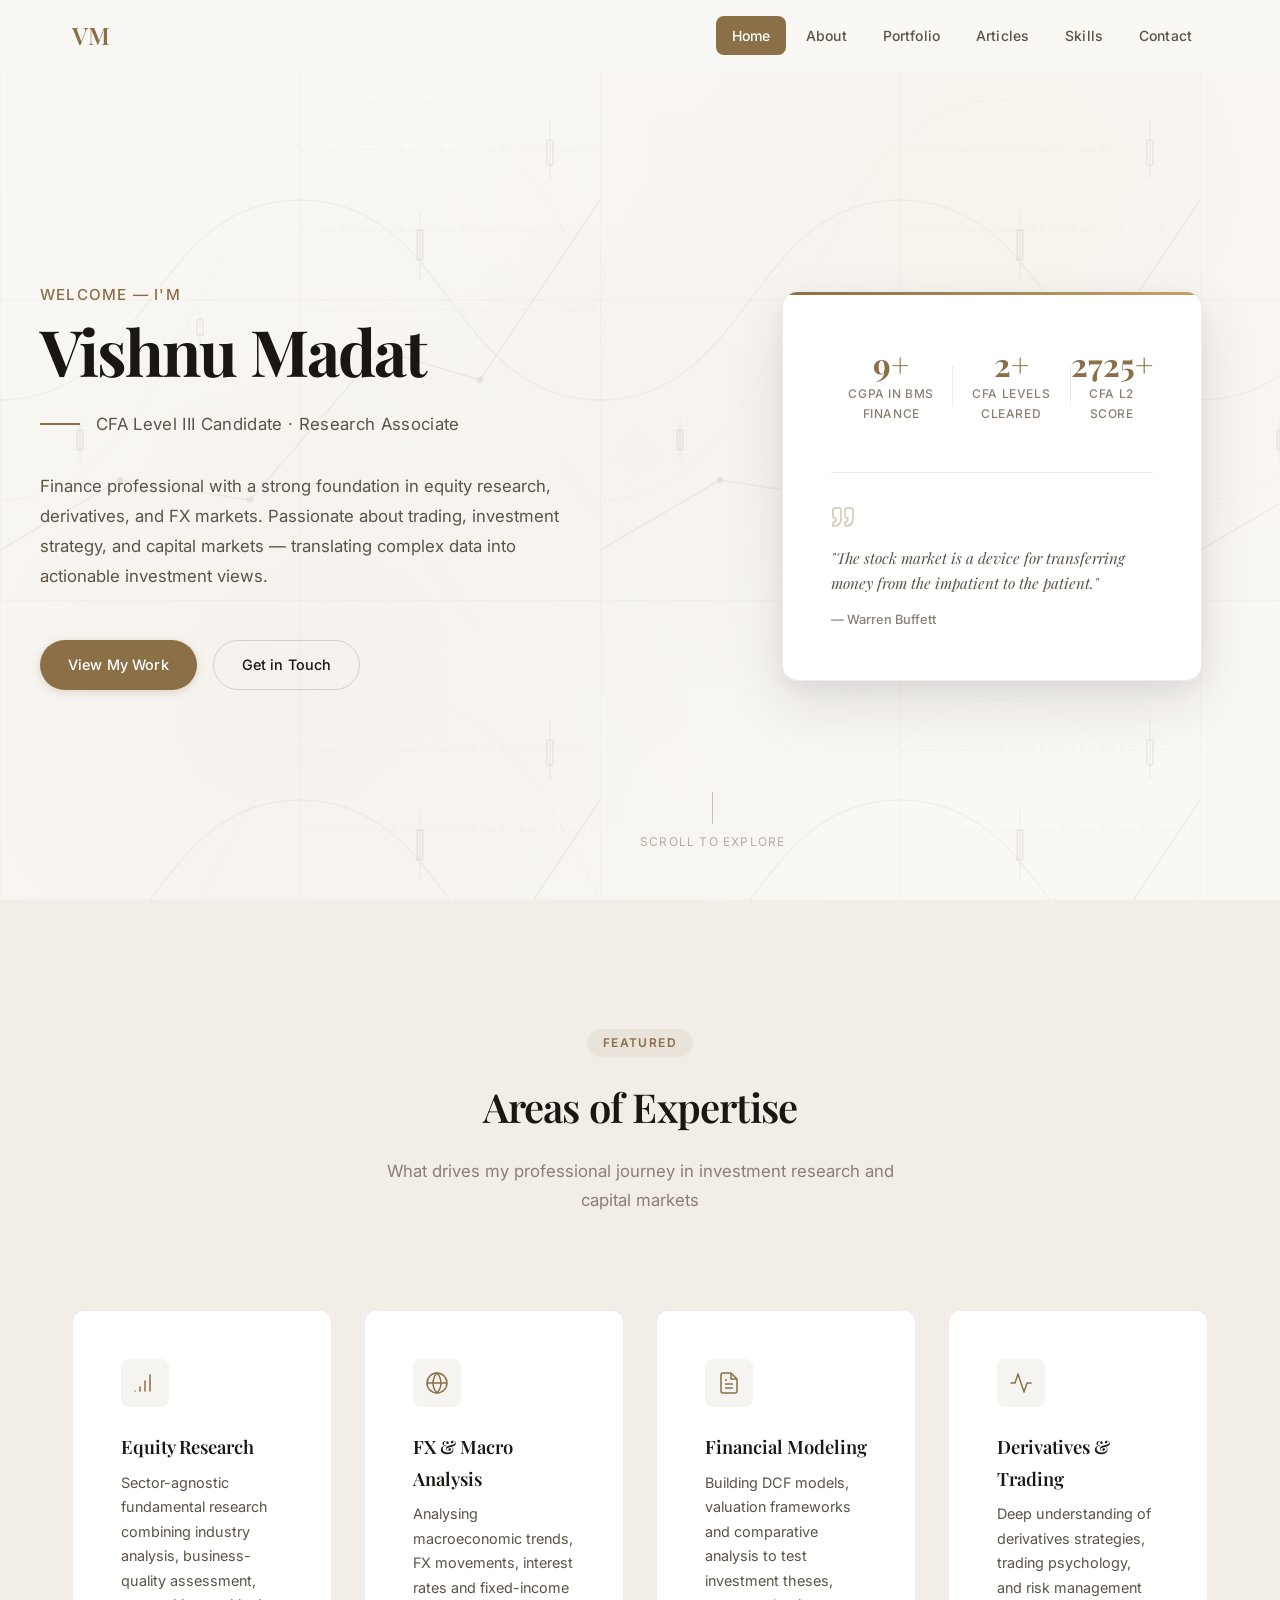
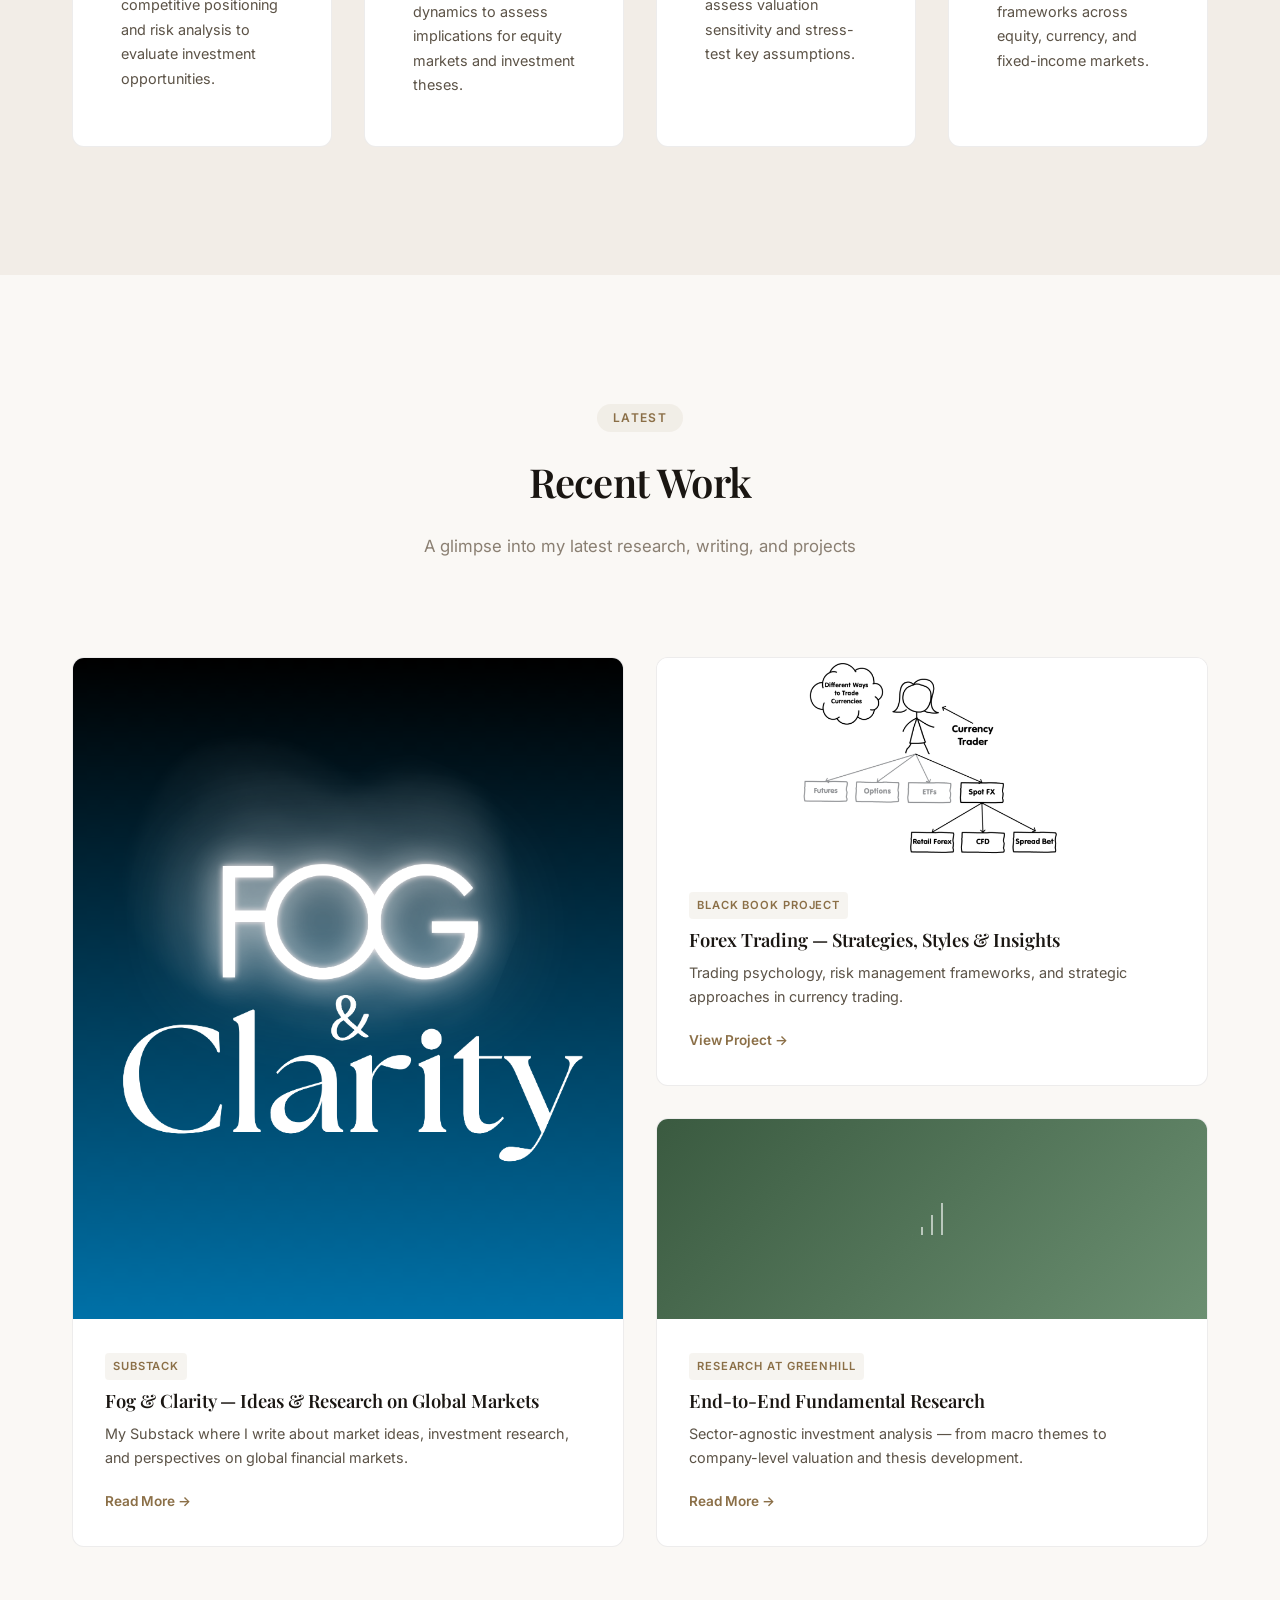
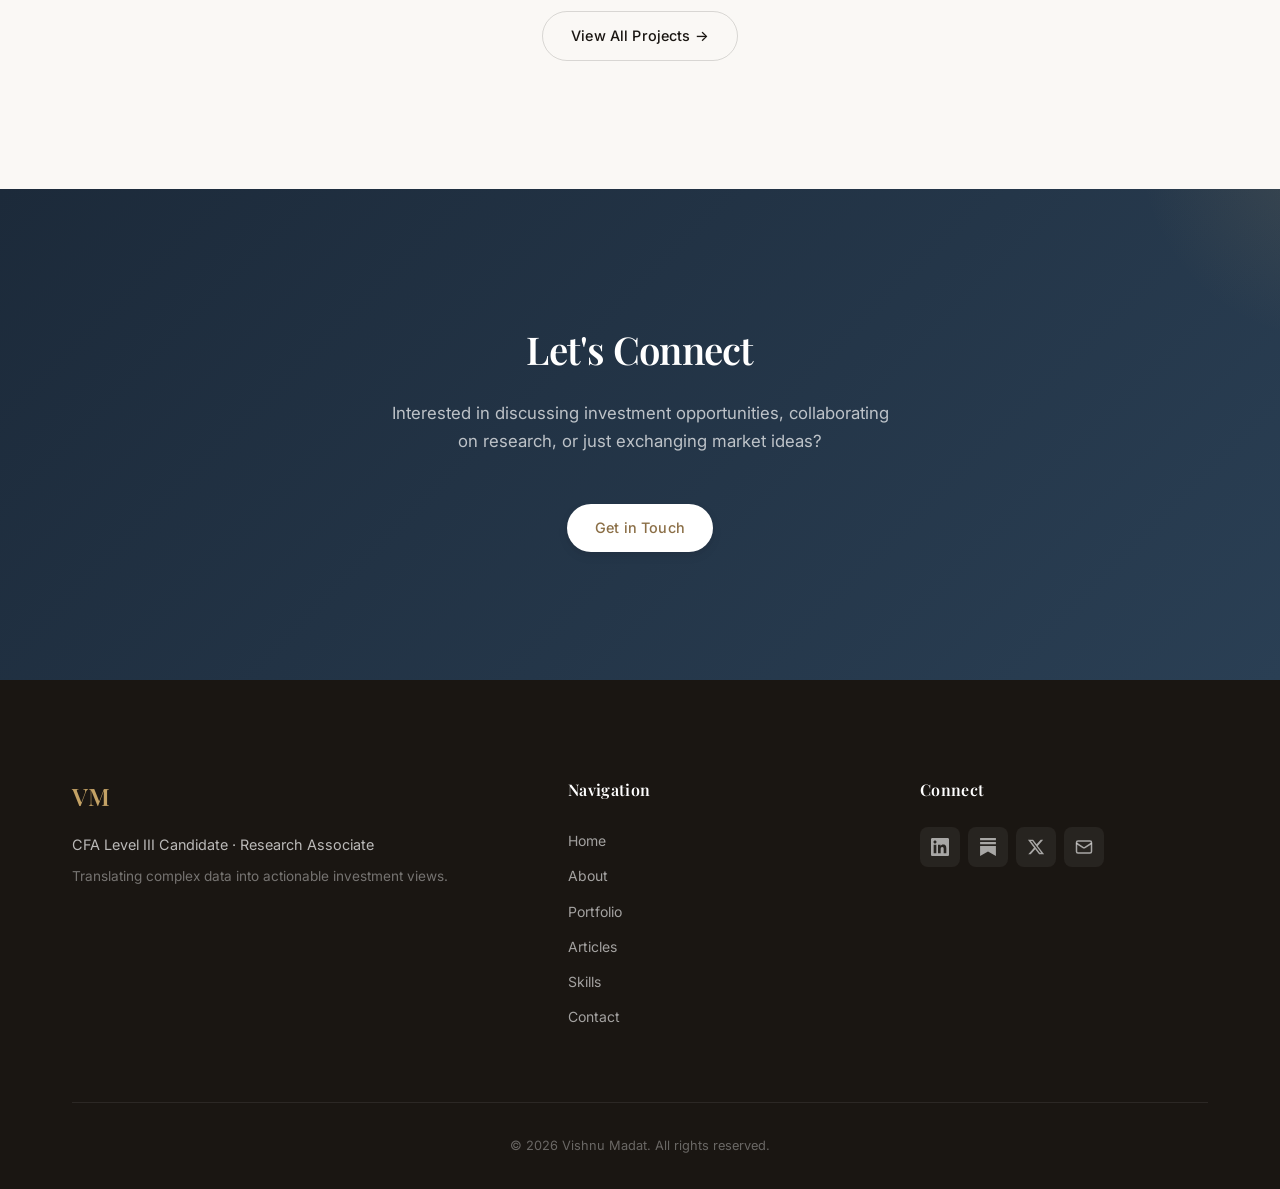
==== index.html @ 189c68e0 "Restore original Elegant & Professional theme with finance background and contrasting nav" ====
<!DOCTYPE html>
<html lang="en">
<head>
  <meta charset="UTF-8" />
  <meta name="viewport" content="width=device-width, initial-scale=1.0" />
  <title>Vishnu Madat — CFA Level III Candidate | Investment Research</title>
  <meta name="description" content="Personal website of Vishnu Madat — CFA Level III Candidate, NISM Certified Research Analyst, and equity research professional. Explore portfolio, articles, and insights on global markets." />
  <meta name="keywords" content="Vishnu Madat, CFA, Investment Research, Equity Research, Finance, Portfolio, Greenhill Consulting" />
  <meta name="author" content="Vishnu Madat" />
  <link rel="preconnect" href="https://fonts.googleapis.com" />
  <link rel="preconnect" href="https://fonts.gstatic.com" crossorigin />
  <link href="https://fonts.googleapis.com/css2?family=Playfair+Display:ital,wght@0,400;0,500;0,600;0,700;1,400;1,500&family=Inter:wght@300;400;500;600;700&family=JetBrains+Mono:wght@400;500&display=swap" rel="stylesheet" />
  <link rel="stylesheet" href="styles.css?v=639267403871794292" />
</head>
<body>
  <!-- Navigation -->
  <nav id="main-nav" class="nav">
    <div class="nav-container">
      <a href="index.html" class="nav-logo" id="nav-logo">
        <span class="logo-text">VM</span>
      </a>
      <div class="nav-links" id="nav-links">
        <a href="index.html" class="nav-link active" data-page="home">Home</a>
        <a href="about.html" class="nav-link" data-page="about">About</a>
        <a href="portfolio.html" class="nav-link" data-page="portfolio">Portfolio</a>
        <a href="blog.html" class="nav-link" data-page="blog">Articles</a>
        <a href="skills.html" class="nav-link" data-page="skills">Skills</a>
        <a href="contact.html" class="nav-link" data-page="contact">Contact</a>
      </div>
      <button class="nav-toggle" id="nav-toggle" aria-label="Toggle navigation">
        <span class="hamburger"></span>
      </button>
    </div>
  </nav>

  <!-- Hero Section -->
  <main>
    <section class="hero" id="hero-section">
      <div class="hero-bg-pattern"></div>
      <div class="hero-content">
        <div class="hero-text">
          <p class="hero-greeting animate-fade-up">Welcome — I'm</p>
          <h1 class="hero-name animate-fade-up delay-1">Vishnu Madat</h1>
          <div class="hero-title-wrapper animate-fade-up delay-2">
            <span class="hero-divider"></span>
            <p class="hero-title">CFA Level III Candidate · Research Associate</p>
          </div>
          <p class="hero-description animate-fade-up delay-3">
            Finance professional with a strong foundation in equity research, derivatives, 
            and FX markets. Passionate about trading, investment strategy, and capital 
            markets — translating complex data into actionable investment views.
          </p>
          <div class="hero-cta animate-fade-up delay-4">
            <a href="portfolio.html" class="btn btn-primary" id="cta-portfolio">View My Work</a>
            <a href="contact.html" class="btn btn-outline" id="cta-contact">Get in Touch</a>
          </div>
        </div>
        <div class="hero-visual animate-fade-up delay-3">
          <div class="hero-card">
            <div class="hero-card-inner">
              <div class="card-accent-line"></div>
              <div class="card-stats">
                <div class="stat-item">
                  <span class="stat-number" id="stat-years">9</span>
                  <span class="stat-label">CGPA in BMS Finance</span>
                </div>
                <div class="stat-divider"></div>
                <div class="stat-item">
                  <span class="stat-number" id="stat-projects">2</span>
                  <span class="stat-label">CFA Levels Cleared</span>
                </div>
                <div class="stat-divider"></div>
                <div class="stat-item">
                  <span class="stat-number" id="stat-articles">2725</span>
                  <span class="stat-label">CFA L2 Score</span>
                </div>
              </div>
              <div class="card-quote">
                <svg class="quote-icon" viewBox="0 0 24 24" fill="none" stroke="currentColor" stroke-width="1.5">
                  <path d="M3 21c3 0 7-1 7-8V5c0-1.25-.756-2.017-2-2H4c-1.25 0-2 .75-2 1.972V11c0 1.25.75 2 2 2 1 0 1 0 1 1v1c0 1-1 2-2 2s-1 .008-1 1.031V21z" />
                  <path d="M15 21c3 0 7-1 7-8V5c0-1.25-.757-2.017-2-2h-4c-1.25 0-2 .75-2 1.972V11c0 1.25.75 2 2 2h.75c0 2.25.25 4-2.75 4v3c0 .001 0 1 1 1z" />
                </svg>
                <p>"The stock market is a device for transferring money from the impatient to the patient."</p>
                <span class="quote-author">— Warren Buffett</span>
              </div>
            </div>
          </div>
        </div>
      </div>
      <div class="scroll-indicator animate-fade-up delay-5">
        <div class="scroll-line"></div>
        <span>Scroll to explore</span>
      </div>
    </section>

    <!-- Featured Section -->
    <section class="featured" id="featured-section">
      <div class="container">
        <div class="section-header">
          <span class="section-tag">Featured</span>
          <h2 class="section-title">Areas of Expertise</h2>
          <p class="section-subtitle">What drives my professional journey in investment research and capital markets</p>
        </div>
        <div class="featured-grid">
          <div class="feature-card" id="feature-1">
            <div class="feature-icon">
              <svg viewBox="0 0 24 24" fill="none" stroke="currentColor" stroke-width="1.5">
                <path d="M2 20h.01M7 20v-4M12 20V10M17 20V4" stroke-linecap="round" stroke-linejoin="round"/>
              </svg>
            </div>
            <h3>Equity Research</h3>
            <p>Sector-agnostic fundamental research combining industry analysis, business-quality assessment, competitive positioning and risk analysis to evaluate investment opportunities.</p>
          </div>
          <div class="feature-card" id="feature-2">
            <div class="feature-icon">
              <svg viewBox="0 0 24 24" fill="none" stroke="currentColor" stroke-width="1.5">
                <circle cx="12" cy="12" r="10"/>
                <path d="M2 12h20M12 2a15.3 15.3 0 0 1 4 10 15.3 15.3 0 0 1-4 10 15.3 15.3 0 0 1-4-10 15.3 15.3 0 0 1 4-10z"/>
              </svg>
            </div>
            <h3>FX & Macro Analysis</h3>
            <p>Analysing macroeconomic trends, FX movements, interest rates and fixed-income dynamics to assess implications for equity markets and investment theses.</p>
          </div>
          <div class="feature-card" id="feature-3">
            <div class="feature-icon">
              <svg viewBox="0 0 24 24" fill="none" stroke="currentColor" stroke-width="1.5">
                <path d="M14 2H6a2 2 0 0 0-2 2v16a2 2 0 0 0 2 2h12a2 2 0 0 0 2-2V8z" stroke-linecap="round" stroke-linejoin="round"/>
                <polyline points="14 2 14 8 20 8"/>
                <line x1="16" y1="13" x2="8" y2="13"/>
                <line x1="16" y1="17" x2="8" y2="17"/>
                <polyline points="10 9 9 9 8 9"/>
              </svg>
            </div>
            <h3>Financial Modeling</h3>
            <p>Building DCF models, valuation frameworks and comparative analysis to test investment theses, assess valuation sensitivity and stress-test key assumptions.</p>
          </div>
          <div class="feature-card" id="feature-4">
            <div class="feature-icon">
              <svg viewBox="0 0 24 24" fill="none" stroke="currentColor" stroke-width="1.5">
                <path d="M22 12h-4l-3 9L9 3l-3 9H2" stroke-linecap="round" stroke-linejoin="round"/>
              </svg>
            </div>
            <h3>Derivatives & Trading</h3>
            <p>Deep understanding of derivatives strategies, trading psychology, and risk management frameworks across equity, currency, and fixed-income markets.</p>
          </div>
        </div>
      </div>
    </section>

    <!-- Recent Work Preview -->
    <section class="recent-work" id="recent-work-section">
      <div class="container">
        <div class="section-header">
          <span class="section-tag">Latest</span>
          <h2 class="section-title">Recent Work</h2>
          <p class="section-subtitle">A glimpse into my latest research, writing, and projects</p>
        </div>
        <div class="work-preview-grid">
          <article class="work-preview-card large" id="work-1">
            <div class="work-preview-image">
              <img src="fog-clarity-logo.png" alt="Fog &amp; Clarity Logo" style="width: 100%; height: 100%; object-fit: cover;" />
            </div>
            <div class="work-preview-content">
              <span class="work-tag">Substack</span>
              <h3>Fog & Clarity — Ideas & Research on Global Markets</h3>
              <p>My Substack where I write about market ideas, investment research, and perspectives on global financial markets.</p>
              <a href="blog.html" class="work-link">Read More →</a>
            </div>
          </article>
          <article class="work-preview-card" id="work-2">
            <div class="work-preview-image">
              <img src="forex-trading-diagram.png" alt="Forex Trading Diagram" style="width: 100%; height: 100%; object-fit: contain; background-color: #fff;" />
            </div>
            <div class="work-preview-content">
              <span class="work-tag">Black Book Project</span>
              <h3>Forex Trading — Strategies, Styles & Insights</h3>
              <p>Trading psychology, risk management frameworks, and strategic approaches in currency trading.</p>
              <a href="https://drive.google.com/file/d/1xPOHMH7Y9E-fVjffdRC0D_Hyags_KTUn/view?usp=drive_link" class="work-link" target="_blank" rel="noopener noreferrer">View Project →</a>
            </div>
          </article>
          <article class="work-preview-card" id="work-3">
            <div class="work-preview-image">
              <div class="work-placeholder-img gradient-3">
                <svg viewBox="0 0 24 24" fill="none" stroke="currentColor" stroke-width="1">
                  <path d="M2 20h.01M7 20v-4M12 20V10M17 20V4"/>
                </svg>
              </div>
            </div>
            <div class="work-preview-content">
              <span class="work-tag">Research at Greenhill</span>
              <h3>End-to-End Fundamental Research</h3>
              <p>Sector-agnostic investment analysis — from macro themes to company-level valuation and thesis development.</p>
              <a href="portfolio.html" class="work-link">Read More →</a>
            </div>
          </article>
        </div>
        <div class="section-cta">
          <a href="portfolio.html" class="btn btn-outline" id="view-all-work">View All Projects →</a>
        </div>
      </div>
    </section>

    <!-- CTA Banner -->
    <section class="cta-banner" id="cta-banner">
      <div class="container">
        <div class="cta-content">
          <h2>Let's Connect</h2>
          <p>Interested in discussing investment opportunities, collaborating on research, or just exchanging market ideas?</p>
          <a href="contact.html" class="btn btn-primary btn-light" id="cta-connect">Get in Touch</a>
        </div>
      </div>
    </section>
  </main>

  <!-- Footer -->
  <footer class="footer" id="site-footer">
    <div class="container">
      <div class="footer-grid">
        <div class="footer-brand">
          <span class="footer-logo">VM</span>
          <p>CFA Level III Candidate · Research Associate</p>
          <p class="footer-tagline">Translating complex data into actionable investment views.</p>
        </div>
        <div class="footer-nav">
          <h4>Navigation</h4>
          <ul>
            <li><a href="index.html">Home</a></li>
            <li><a href="about.html">About</a></li>
            <li><a href="portfolio.html">Portfolio</a></li>
            <li><a href="blog.html">Articles</a></li>
            <li><a href="skills.html">Skills</a></li>
            <li><a href="contact.html">Contact</a></li>
          </ul>
        </div>
        <div class="footer-social">
          <h4>Connect</h4>
          <div class="social-links" id="social-links">
            <a href="https://www.linkedin.com/in/vishnumadat/" class="social-link" id="social-linkedin" aria-label="LinkedIn" target="_blank" rel="noopener noreferrer">
              <svg viewBox="0 0 24 24" fill="currentColor"><path d="M20.447 20.452h-3.554v-5.569c0-1.328-.027-3.037-1.852-3.037-1.853 0-2.136 1.445-2.136 2.939v5.667H9.351V9h3.414v1.561h.046c.477-.9 1.637-1.85 3.37-1.85 3.601 0 4.267 2.37 4.267 5.455v6.286zM5.337 7.433c-1.144 0-2.063-.926-2.063-2.065 0-1.138.92-2.063 2.063-2.063 1.14 0 2.064.925 2.064 2.063 0 1.139-.925 2.065-2.064 2.065zm1.782 13.019H3.555V9h3.564v11.452zM22.225 0H1.771C.792 0 0 .774 0 1.729v20.542C0 23.227.792 24 1.771 24h20.451C23.2 24 24 23.227 24 22.271V1.729C24 .774 23.2 0 22.222 0h.003z"/></svg>
            </a>
            <a href="https://substack.com/@vishnumadat" class="social-link" id="social-substack" aria-label="Substack" target="_blank" rel="noopener noreferrer">
              <svg viewBox="0 0 24 24" fill="currentColor"><path d="M22.539 8.242H1.46V5.406h21.08v2.836zM1.46 10.812V24L12 18.11 22.54 24V10.812H1.46zM22.54 0H1.46v2.836h21.08V0z"/></svg>
            </a>
            <a href="https://x.com/MadatVishnu" class="social-link" aria-label="X (Twitter)" target="_blank" rel="noopener noreferrer"><svg viewBox="0 0 24 24" fill="currentColor"><path d="M18.244 2.25h3.308l-7.227 8.26 8.502 11.24H16.17l-5.214-6.817L4.99 21.75H1.68l7.73-8.835L1.254 2.25H8.08l4.713 6.231zm-1.161 17.52h1.833L7.084 4.126H5.117z"/></svg></a>
            <a href="mailto:vishnumahadevmadat@gmail.com" class="social-link" aria-label="Email"><svg viewBox="0 0 24 24" fill="none" stroke="currentColor" stroke-width="2"><rect x="2" y="4" width="20" height="16" rx="2"/><path d="m22 7-8.97 5.7a1.94 1.94 0 0 1-2.06 0L2 7"/></svg></a>
          </div>
        </div>
      </div>
      <div class="footer-bottom">
        <p>&copy; 2026 Vishnu Madat. All rights reserved.</p>
      </div>
    </div>
  </footer>

  <script src="main.js"></script>
</body>
</html>
---- styles.css ----
/* ============================================
   DESIGN SYSTEM — Riddhi Kharote Personal Website
   Elegant & Professional Theme
   ============================================ */

/* --- CSS Custom Properties --- */
:root {
  /* Color Palette — Muted, warm, sophisticated */
  --color-bg: #FAF8F5;
  --color-bg-alt: #F2EDE7;
  --color-bg-card: #FFFFFF;
  --color-surface: #EDE8E0;

  --color-text-primary: #1A1612;
  --color-text-secondary: #5C5347;
  --color-text-tertiary: #8A7F72;
  --color-text-muted: #B5ADA3;

  --color-accent: #8B6F47;
  --color-accent-hover: #7A6040;
  --color-accent-light: rgba(139, 111, 71, 0.08);
  --color-accent-glow: rgba(139, 111, 71, 0.15);

  --color-border: rgba(26, 22, 18, 0.08);
  --color-border-hover: rgba(26, 22, 18, 0.15);

  --color-gold: #C4A265;
  --color-deep-navy: #1C2A3A;
  --color-forest: #3A5A40;
  --color-burgundy: #6B3A3A;

  /* Typography */
  --font-display: 'Playfair Display', Georgia, 'Times New Roman', serif;
  --font-body: 'Inter', -apple-system, BlinkMacSystemFont, 'Segoe UI', sans-serif;
  --font-mono: 'JetBrains Mono', 'Fira Code', monospace;

  /* Spacing */
  --space-xs: 0.25rem;
  --space-sm: 0.5rem;
  --space-md: 1rem;
  --space-lg: 1.5rem;
  --space-xl: 2rem;
  --space-2xl: 3rem;
  --space-3xl: 4rem;
  --space-4xl: 6rem;
  --space-5xl: 8rem;

  /* Border Radius */
  --radius-sm: 4px;
  --radius-md: 8px;
  --radius-lg: 12px;
  --radius-xl: 16px;
  --radius-2xl: 24px;
  --radius-full: 9999px;

  /* Transitions */
  --ease-out: cubic-bezier(0.16, 1, 0.3, 1);
  --ease-in-out: cubic-bezier(0.65, 0, 0.35, 1);
  --duration-fast: 200ms;
  --duration-normal: 350ms;
  --duration-slow: 500ms;

  /* Shadows */
  --shadow-sm: 0 1px 3px rgba(26, 22, 18, 0.04), 0 1px 2px rgba(26, 22, 18, 0.06);
  --shadow-md: 0 4px 12px rgba(26, 22, 18, 0.06), 0 2px 4px rgba(26, 22, 18, 0.04);
  --shadow-lg: 0 12px 40px rgba(26, 22, 18, 0.08), 0 4px 12px rgba(26, 22, 18, 0.04);
  --shadow-xl: 0 24px 60px rgba(26, 22, 18, 0.1), 0 8px 24px rgba(26, 22, 18, 0.06);

  /* Layout */
  --container-max: 1200px;
  --nav-height: 72px;
}

/* --- Reset & Base --- */
*,
*::before,
*::after {
  margin: 0;
  padding: 0;
  box-sizing: border-box;
}

html {
  scroll-behavior: smooth;
  -webkit-font-smoothing: antialiased;
  -moz-osx-font-smoothing: grayscale;
  font-size: 16px;
}

body {
  font-family: var(--font-body);
  color: var(--color-text-primary);
  background-color: var(--color-bg);
  background-image: url("data:image/svg+xml,%3Csvg width='600' height='600' xmlns='http://www.w3.org/2000/svg'%3E%3Cpath d='M 600 0 L 0 0 0 600' fill='none' stroke='rgba(26,22,18,0.03)' stroke-width='1.5'/%3E%3Cpath d='M 300 0 L 300 600 M 0 300 L 600 300' fill='none' stroke='rgba(26,22,18,0.02)' stroke-width='1.5'/%3E%3Cpath d='M 0 400 C 150 400 150 200 300 200 S 450 400 600 400' fill='none' stroke='rgba(26,22,18,0.04)' stroke-width='1.5'/%3E%3Cpath d='M 0 500 C 200 500 200 100 400 100 S 600 500 800 500' fill='none' stroke='rgba(26,22,18,0.02)' stroke-width='1'/%3E%3Cpath d='M 0 550 L 120 480 L 250 500 L 380 350 L 480 380 L 600 200' fill='none' stroke='rgba(26,22,18,0.05)' stroke-width='1.5'/%3E%3Ccircle cx='120' cy='480' r='3.5' fill='rgba(26,22,18,0.06)'/%3E%3Ccircle cx='250' cy='500' r='3.5' fill='rgba(26,22,18,0.06)'/%3E%3Ccircle cx='380' cy='350' r='3.5' fill='rgba(26,22,18,0.06)'/%3E%3Ccircle cx='480' cy='380' r='3.5' fill='rgba(26,22,18,0.06)'/%3E%3Cg stroke='rgba(26,22,18,0.04)' stroke-width='1.5'%3E%3Cline x1='80' y1='420' x2='80' y2='460' /%3E%3Crect x='77' y='430' width='6' height='20' fill='rgba(26,22,18,0.02)' stroke='rgba(26,22,18,0.06)'/%3E%3Cline x1='200' y1='310' x2='200' y2='350' /%3E%3Crect x='197' y='320' width='6' height='15' fill='none' stroke='rgba(26,22,18,0.06)'/%3E%3Cline x1='420' y1='210' x2='420' y2='280' /%3E%3Crect x='417' y='230' width='6' height='30' fill='rgba(26,22,18,0.02)' stroke='rgba(26,22,18,0.06)'/%3E%3Cline x1='550' y1='120' x2='550' y2='180' /%3E%3Crect x='547' y='140' width='6' height='25' fill='none' stroke='rgba(26,22,18,0.06)'/%3E%3C/g%3E%3Cline x1='300' y1='150' x2='600' y2='150' stroke='rgba(26,22,18,0.03)' stroke-width='1.5' stroke-dasharray='5,5'/%3E%3Cline x1='300' y1='230' x2='600' y2='230' stroke='rgba(26,22,18,0.03)' stroke-width='1.5' stroke-dasharray='5,5'/%3E%3Cline x1='300' y1='310' x2='600' y2='310' stroke='rgba(26,22,18,0.03)' stroke-width='1.5' stroke-dasharray='5,5'/%3E%3C/svg%3E");
  background-attachment: fixed;
  line-height: 1.7;
  overflow-x: hidden;
}

a {
  text-decoration: none;
  color: inherit;
  transition: color var(--duration-fast) var(--ease-out);
}

img {
  max-width: 100%;
  display: block;
}

ul {
  list-style: none;
}

.container {
  max-width: var(--container-max);
  margin: 0 auto;
  padding: 0 var(--space-xl);
}

/* --- Animations --- */
@keyframes fadeUp {
  from {
    opacity: 0;
    transform: translateY(30px);
  }
  to {
    opacity: 1;
    transform: translateY(0);
  }
}

@keyframes fadeIn {
  from { opacity: 0; }
  to { opacity: 1; }
}

@keyframes slideDown {
  from {
    opacity: 0;
    transform: translateY(-10px);
  }
  to {
    opacity: 1;
    transform: translateY(0);
  }
}

@keyframes shimmer {
  0% { background-position: -200% 0; }
  100% { background-position: 200% 0; }
}

@keyframes pulse {
  0%, 100% { opacity: 1; }
  50% { opacity: 0.5; }
}

@keyframes scrollLine {
  0% {
    transform: translateY(0);
    opacity: 1;
  }
  50% {
    opacity: 0.5;
  }
  100% {
    transform: translateY(16px);
    opacity: 0;
  }
}

.animate-fade-up {
  opacity: 0;
  animation: fadeUp 0.8s var(--ease-out) forwards;
}

.delay-1 { animation-delay: 0.15s; }
.delay-2 { animation-delay: 0.3s; }
.delay-3 { animation-delay: 0.45s; }
.delay-4 { animation-delay: 0.6s; }
.delay-5 { animation-delay: 0.75s; }

/* --- Navigation --- */
.nav {
  position: fixed;
  top: 0;
  left: 0;
  right: 0;
  z-index: 1000;
  height: var(--nav-height);
  transition: all var(--duration-normal) var(--ease-out);
  background: rgba(250, 248, 245, 0.85);
  backdrop-filter: blur(20px) saturate(180%);
  -webkit-backdrop-filter: blur(20px) saturate(180%);
  border-bottom: 1px solid transparent;
}

.nav.scrolled {
  border-bottom-color: var(--color-border);
  box-shadow: var(--shadow-sm);
}

.nav-container {
  max-width: var(--container-max);
  margin: 0 auto;
  padding: 0 var(--space-xl);
  display: flex;
  align-items: center;
  justify-content: space-between;
  height: 100%;
}

.nav-logo {
  display: flex;
  align-items: center;
  gap: var(--space-sm);
}

.logo-text {
  font-family: var(--font-display);
  font-size: 1.5rem;
  font-weight: 600;
  color: var(--color-accent);
  letter-spacing: -0.02em;
}

.nav-links {
  display: flex;
  align-items: center;
  gap: var(--space-xs);
}

.nav-link {
  font-size: 0.875rem;
  font-weight: 500;
  color: var(--color-text-secondary);
  padding: var(--space-sm) var(--space-md);
  border-radius: var(--radius-md);
  position: relative;
  transition: all var(--duration-fast) var(--ease-out);
  letter-spacing: 0.01em;
}

.nav-link:hover {
  color: var(--color-text-primary);
  background: var(--color-accent-light);
}

.nav-link.active {
  color: #FFFFFF;
  background: var(--color-accent);
}

.nav-toggle {
  display: none;
  background: none;
  border: none;
  cursor: pointer;
  padding: var(--space-sm);
  z-index: 1001;
}

.hamburger {
  display: block;
  width: 22px;
  height: 2px;
  background: var(--color-text-primary);
  position: relative;
  transition: all var(--duration-fast) var(--ease-out);
}

.hamburger::before,
.hamburger::after {
  content: '';
  position: absolute;
  width: 22px;
  height: 2px;
  background: var(--color-text-primary);
  transition: all var(--duration-fast) var(--ease-out);
}

.hamburger::before { top: -7px; }
.hamburger::after { top: 7px; }

.nav-toggle.open .hamburger {
  background: transparent;
}

.nav-toggle.open .hamburger::before {
  top: 0;
  transform: rotate(45deg);
}

.nav-toggle.open .hamburger::after {
  top: 0;
  transform: rotate(-45deg);
}

/* --- Buttons --- */
.btn {
  display: inline-flex;
  align-items: center;
  gap: var(--space-sm);
  padding: 0.75rem 1.75rem;
  font-family: var(--font-body);
  font-size: 0.9rem;
  font-weight: 500;
  border-radius: var(--radius-full);
  cursor: pointer;
  transition: all var(--duration-normal) var(--ease-out);
  border: none;
  letter-spacing: 0.01em;
  position: relative;
  overflow: hidden;
}

.btn::after {
  content: '';
  position: absolute;
  inset: 0;
  border-radius: inherit;
  opacity: 0;
  transition: opacity var(--duration-fast);
}

.btn-primary {
  background: var(--color-accent);
  color: #FFFFFF;
  box-shadow: 0 2px 8px rgba(139, 111, 71, 0.25);
}

.btn-primary:hover {
  background: var(--color-accent-hover);
  box-shadow: 0 4px 16px rgba(139, 111, 71, 0.35);
  transform: translateY(-2px);
}

.btn-outline {
  background: transparent;
  color: var(--color-text-primary);
  border: 1.5px solid var(--color-border-hover);
}

.btn-outline:hover {
  border-color: var(--color-accent);
  color: var(--color-accent);
  background: var(--color-accent-light);
  transform: translateY(-2px);
}

.btn-light {
  background: #FFFFFF;
  color: var(--color-accent);
  box-shadow: var(--shadow-md);
}

.btn-light:hover {
  transform: translateY(-2px);
  box-shadow: var(--shadow-lg);
}

/* --- Hero Section --- */
.hero {
  min-height: 100vh;
  display: flex;
  flex-direction: column;
  justify-content: center;
  position: relative;
  padding: calc(var(--nav-height) + var(--space-3xl)) var(--space-xl) var(--space-3xl);
  overflow: hidden;
}

.hero-bg-pattern {
  position: absolute;
  inset: 0;
  background:
    radial-gradient(circle at 20% 80%, rgba(139, 111, 71, 0.04) 0%, transparent 50%),
    radial-gradient(circle at 80% 20%, rgba(196, 162, 101, 0.05) 0%, transparent 50%),
    radial-gradient(circle at 50% 50%, rgba(139, 111, 71, 0.02) 0%, transparent 70%);
  pointer-events: none;
}

.hero-content {
  max-width: var(--container-max);
  margin: 0 auto;
  width: 100%;
  display: grid;
  grid-template-columns: 1.1fr 0.9fr;
  gap: var(--space-4xl);
  align-items: center;
}

.hero-greeting {
  font-family: var(--font-body);
  font-size: 0.95rem;
  font-weight: 500;
  color: var(--color-accent);
  letter-spacing: 0.08em;
  text-transform: uppercase;
  margin-bottom: var(--space-sm);
}

.hero-name {
  font-family: var(--font-display);
  font-size: clamp(2.5rem, 5vw, 4rem);
  font-weight: 700;
  color: var(--color-text-primary);
  line-height: 1.1;
  letter-spacing: -0.03em;
  margin-bottom: var(--space-lg);
}

.hero-title-wrapper {
  display: flex;
  align-items: center;
  gap: var(--space-md);
  margin-bottom: var(--space-xl);
}

.hero-divider {
  width: 40px;
  height: 2px;
  background: var(--color-accent);
  flex-shrink: 0;
}

.hero-title {
  font-size: 1.05rem;
  font-weight: 400;
  color: var(--color-text-secondary);
  letter-spacing: 0.02em;
}

.hero-description {
  font-size: 1.05rem;
  color: var(--color-text-secondary);
  line-height: 1.8;
  max-width: 520px;
  margin-bottom: var(--space-2xl);
}

.hero-cta {
  display: flex;
  gap: var(--space-md);
  flex-wrap: wrap;
}

/* Hero Visual Card */
.hero-visual {
  display: flex;
  justify-content: center;
}

.hero-card {
  width: 100%;
  max-width: 420px;
  perspective: 1000px;
}

.hero-card-inner {
  background: var(--color-bg-card);
  border-radius: var(--radius-xl);
  padding: var(--space-2xl);
  box-shadow: var(--shadow-xl);
  border: 1px solid var(--color-border);
  position: relative;
  overflow: hidden;
  transition: transform var(--duration-slow) var(--ease-out);
}

.hero-card-inner:hover {
  transform: translateY(-4px);
}

.card-accent-line {
  position: absolute;
  top: 0;
  left: 0;
  right: 0;
  height: 3px;
  background: linear-gradient(90deg, var(--color-accent), var(--color-gold));
}

.card-stats {
  display: flex;
  justify-content: space-between;
  align-items: center;
  margin-bottom: var(--space-2xl);
  padding-top: var(--space-sm);
}

.stat-item {
  display: flex;
  flex-direction: column;
  align-items: center;
  text-align: center;
}

.stat-number {
  font-family: var(--font-display);
  font-size: 2rem;
  font-weight: 700;
  color: var(--color-accent);
  line-height: 1;
  margin-bottom: var(--space-xs);
}

.stat-label {
  font-size: 0.75rem;
  color: var(--color-text-tertiary);
  font-weight: 500;
  text-transform: uppercase;
  letter-spacing: 0.05em;
}

.stat-divider {
  width: 1px;
  height: 40px;
  background: var(--color-border);
}

.card-quote {
  padding-top: var(--space-xl);
  border-top: 1px solid var(--color-border);
}

.quote-icon {
  width: 24px;
  height: 24px;
  color: var(--color-accent);
  opacity: 0.4;
  margin-bottom: var(--space-sm);
}

.card-quote p {
  font-family: var(--font-display);
  font-size: 0.95rem;
  font-style: italic;
  color: var(--color-text-secondary);
  line-height: 1.7;
  margin-bottom: var(--space-sm);
}

.quote-author {
  font-size: 0.8rem;
  color: var(--color-text-tertiary);
  font-weight: 500;
}

/* Scroll Indicator */
.scroll-indicator {
  position: absolute;
  bottom: var(--space-2xl);
  left: 50%;
  transform: translateX(-50%);
  display: flex;
  flex-direction: column;
  align-items: center;
  gap: var(--space-sm);
  color: var(--color-text-muted);
  font-size: 0.75rem;
  letter-spacing: 0.1em;
  text-transform: uppercase;
}

.scroll-line {
  width: 1px;
  height: 32px;
  background: var(--color-accent);
  opacity: 0.4;
  animation: scrollLine 2s var(--ease-in-out) infinite;
}

/* --- Section Styles --- */
.section-header {
  text-align: center;
  margin-bottom: var(--space-4xl);
}

.section-tag {
  display: inline-block;
  font-size: 0.75rem;
  font-weight: 600;
  color: var(--color-accent);
  letter-spacing: 0.12em;
  text-transform: uppercase;
  margin-bottom: var(--space-md);
  padding: var(--space-xs) var(--space-md);
  background: var(--color-accent-light);
  border-radius: var(--radius-full);
}

.section-title {
  font-family: var(--font-display);
  font-size: clamp(1.75rem, 3.5vw, 2.5rem);
  font-weight: 600;
  color: var(--color-text-primary);
  letter-spacing: -0.02em;
  margin-bottom: var(--space-md);
}

.section-subtitle {
  font-size: 1.05rem;
  color: var(--color-text-tertiary);
  max-width: 540px;
  margin: 0 auto;
  line-height: 1.7;
}

/* --- Featured Section --- */
.featured {
  padding: var(--space-5xl) 0;
  background: var(--color-bg-alt);
}

.featured-grid {
  display: grid;
  grid-template-columns: repeat(4, 1fr);
  gap: var(--space-xl);
}

.feature-card {
  background: var(--color-bg-card);
  border-radius: var(--radius-lg);
  padding: var(--space-2xl);
  border: 1px solid var(--color-border);
  transition: all var(--duration-normal) var(--ease-out);
  position: relative;
  overflow: hidden;
}

.feature-card::before {
  content: '';
  position: absolute;
  top: 0;
  left: 0;
  right: 0;
  height: 2px;
  background: linear-gradient(90deg, var(--color-accent), var(--color-gold));
  transform: scaleX(0);
  transform-origin: left;
  transition: transform var(--duration-normal) var(--ease-out);
}

.feature-card:hover {
  transform: translateY(-4px);
  box-shadow: var(--shadow-lg);
  border-color: var(--color-border-hover);
}

.feature-card:hover::before {
  transform: scaleX(1);
}

.feature-icon {
  width: 48px;
  height: 48px;
  display: flex;
  align-items: center;
  justify-content: center;
  background: var(--color-accent-light);
  border-radius: var(--radius-md);
  margin-bottom: var(--space-lg);
  color: var(--color-accent);
}

.feature-icon svg {
  width: 24px;
  height: 24px;
}

.feature-card h3 {
  font-family: var(--font-display);
  font-size: 1.15rem;
  font-weight: 600;
  margin-bottom: var(--space-sm);
  color: var(--color-text-primary);
}

.feature-card p {
  font-size: 0.9rem;
  color: var(--color-text-secondary);
  line-height: 1.7;
}



/* --- Recent Work Section --- */
.recent-work {
  padding: var(--space-5xl) 0;
}

.work-preview-grid {
  display: grid;
  grid-template-columns: 1fr 1fr;
  grid-template-rows: auto auto;
  gap: var(--space-xl);
}

.work-preview-card {
  background: var(--color-bg-card);
  border-radius: var(--radius-lg);
  overflow: hidden;
  border: 1px solid var(--color-border);
  transition: all var(--duration-normal) var(--ease-out);
}

.work-preview-card:hover {
  transform: translateY(-4px);
  box-shadow: var(--shadow-lg);
}

.work-preview-card.large {
  grid-row: span 2;
  display: flex;
  flex-direction: column;
}

.work-preview-card.large .work-preview-image {
  flex: 1;
  min-height: 280px;
}

.work-preview-image {
  height: 200px;
  overflow: hidden;
}

.work-placeholder-img {
  width: 100%;
  height: 100%;
  display: flex;
  align-items: center;
  justify-content: center;
  transition: transform var(--duration-slow) var(--ease-out);
}

.work-preview-card:hover .work-placeholder-img {
  transform: scale(1.05);
}

.work-placeholder-img svg {
  width: 48px;
  height: 48px;
  color: rgba(255, 255, 255, 0.6);
}

.gradient-1 {
  background: linear-gradient(135deg, #2C3E50, #3498DB);
}

.gradient-2 {
  background: linear-gradient(135deg, #8B6F47, #C4A265);
}

.gradient-3 {
  background: linear-gradient(135deg, #3A5A40, #6B8F71);
}

.work-preview-content {
  padding: var(--space-xl);
}

.work-tag {
  display: inline-block;
  font-size: 0.7rem;
  font-weight: 600;
  color: var(--color-accent);
  letter-spacing: 0.08em;
  text-transform: uppercase;
  background: var(--color-accent-light);
  padding: var(--space-xs) var(--space-sm);
  border-radius: var(--radius-sm);
  margin-bottom: var(--space-sm);
}

.work-preview-content h3 {
  font-family: var(--font-display);
  font-size: 1.15rem;
  font-weight: 600;
  color: var(--color-text-primary);
  margin-bottom: var(--space-sm);
  line-height: 1.4;
}

.work-preview-content p {
  font-size: 0.9rem;
  color: var(--color-text-secondary);
  line-height: 1.7;
  margin-bottom: var(--space-md);
}

.work-link {
  font-size: 0.85rem;
  font-weight: 600;
  color: var(--color-accent);
  transition: all var(--duration-fast) var(--ease-out);
}

.work-link:hover {
  color: var(--color-accent-hover);
  letter-spacing: 0.02em;
}

.section-cta {
  text-align: center;
  margin-top: var(--space-3xl);
}

/* --- CTA Banner --- */
.cta-banner {
  padding: var(--space-5xl) 0;
  background: linear-gradient(135deg, var(--color-deep-navy), #2A3F54);
  color: #FFFFFF;
  position: relative;
  overflow: hidden;
}

.cta-banner::before {
  content: '';
  position: absolute;
  top: -50%;
  right: -20%;
  width: 400px;
  height: 400px;
  background: radial-gradient(circle, rgba(196, 162, 101, 0.15) 0%, transparent 70%);
  pointer-events: none;
}

.cta-content {
  text-align: center;
  position: relative;
  z-index: 1;
}

.cta-content h2 {
  font-family: var(--font-display);
  font-size: clamp(1.75rem, 3vw, 2.5rem);
  font-weight: 600;
  margin-bottom: var(--space-md);
  letter-spacing: -0.02em;
}

.cta-content p {
  font-size: 1.05rem;
  color: rgba(255, 255, 255, 0.7);
  max-width: 500px;
  margin: 0 auto var(--space-2xl);
  line-height: 1.7;
}

/* --- Footer --- */
.footer {
  background: var(--color-text-primary);
  color: rgba(255, 255, 255, 0.7);
  padding: var(--space-4xl) 0 var(--space-xl);
}

.footer-grid {
  display: grid;
  grid-template-columns: 1.5fr 1fr 1fr;
  gap: var(--space-3xl);
  margin-bottom: var(--space-3xl);
}

.footer-logo {
  font-family: var(--font-display);
  font-size: 1.5rem;
  font-weight: 600;
  color: var(--color-gold);
  display: block;
  margin-bottom: var(--space-md);
}

.footer-brand p {
  font-size: 0.9rem;
  margin-bottom: var(--space-sm);
}

.footer-tagline {
  color: rgba(255, 255, 255, 0.4);
  font-size: 0.85rem !important;
}

.footer-nav h4,
.footer-social h4 {
  font-family: var(--font-display);
  font-size: 1rem;
  font-weight: 600;
  color: #FFFFFF;
  margin-bottom: var(--space-lg);
  letter-spacing: 0.02em;
}

.footer-nav ul li {
  margin-bottom: var(--space-sm);
}

.footer-nav a {
  font-size: 0.875rem;
  color: rgba(255, 255, 255, 0.6);
  transition: all var(--duration-fast) var(--ease-out);
}

.footer-nav a:hover {
  color: var(--color-gold);
  padding-left: var(--space-xs);
}

.social-links {
  display: flex;
  gap: var(--space-sm);
}

.social-link {
  width: 40px;
  height: 40px;
  display: flex;
  align-items: center;
  justify-content: center;
  border-radius: var(--radius-md);
  background: rgba(255, 255, 255, 0.06);
  color: rgba(255, 255, 255, 0.6);
  transition: all var(--duration-fast) var(--ease-out);
}

.social-link:hover {
  background: rgba(196, 162, 101, 0.2);
  color: var(--color-gold);
  transform: translateY(-2px);
}

.social-link svg {
  width: 18px;
  height: 18px;
}

.footer-bottom {
  border-top: 1px solid rgba(255, 255, 255, 0.08);
  padding-top: var(--space-xl);
  text-align: center;
  font-size: 0.8rem;
  color: rgba(255, 255, 255, 0.35);
}

/* ============================================
   PAGE: ABOUT
   ============================================ */
.page-hero {
  padding: calc(var(--nav-height) + var(--space-4xl)) var(--space-xl) var(--space-4xl);
  text-align: center;
  background: var(--color-bg-alt);
  position: relative;
  overflow: hidden;
}

.page-hero::before {
  content: '';
  position: absolute;
  inset: 0;
  background:
    radial-gradient(circle at 30% 50%, rgba(139, 111, 71, 0.04) 0%, transparent 50%),
    radial-gradient(circle at 70% 30%, rgba(196, 162, 101, 0.04) 0%, transparent 50%);
  pointer-events: none;
}

.page-hero .section-tag {
  margin-bottom: var(--space-lg);
}

.page-hero h1 {
  font-family: var(--font-display);
  font-size: clamp(2rem, 4vw, 3rem);
  font-weight: 700;
  color: var(--color-text-primary);
  letter-spacing: -0.03em;
  margin-bottom: var(--space-md);
}

.page-hero p {
  font-size: 1.1rem;
  color: var(--color-text-tertiary);
  max-width: 600px;
  margin: 0 auto;
  line-height: 1.7;
}

/* About Content */
.about-content {
  padding: var(--space-5xl) 0;
}

.about-grid {
  display: grid;
  grid-template-columns: 1fr 1.2fr;
  gap: var(--space-4xl);
  align-items: start;
}

.about-image-wrapper {
  position: relative;
}

.about-image {
  width: 100%;
  aspect-ratio: 3/4;
  background: linear-gradient(135deg, var(--color-surface), var(--color-bg-alt));
  border-radius: var(--radius-xl);
  overflow: hidden;
  position: relative;
  border: 1px solid var(--color-border);
}

.about-image-placeholder {
  width: 100%;
  height: 100%;
  display: flex;
  flex-direction: column;
  align-items: center;
  justify-content: center;
  gap: var(--space-md);
  color: var(--color-text-muted);
}

.about-image-placeholder svg {
  width: 64px;
  height: 64px;
  opacity: 0.3;
}

.about-image-placeholder span {
  font-size: 0.85rem;
  font-weight: 500;
}

.about-image-accent {
  position: absolute;
  bottom: -20px;
  right: -20px;
  width: 120px;
  height: 120px;
  background: var(--color-accent-light);
  border-radius: var(--radius-lg);
  z-index: -1;
}

.about-text h2 {
  font-family: var(--font-display);
  font-size: 1.75rem;
  font-weight: 600;
  color: var(--color-text-primary);
  margin-bottom: var(--space-lg);
  letter-spacing: -0.02em;
}

.about-text p {
  font-size: 1rem;
  color: var(--color-text-secondary);
  line-height: 1.8;
  margin-bottom: var(--space-lg);
}

.about-highlights {
  display: grid;
  grid-template-columns: 1fr 1fr;
  gap: var(--space-md);
  margin-top: var(--space-2xl);
}

.highlight-item {
  background: var(--color-bg-alt);
  padding: var(--space-lg);
  border-radius: var(--radius-md);
  border: 1px solid var(--color-border);
}

.highlight-item h4 {
  font-family: var(--font-display);
  font-size: 1.5rem;
  font-weight: 700;
  color: var(--color-accent);
  margin-bottom: var(--space-xs);
}

.highlight-item p {
  font-size: 0.8rem;
  color: var(--color-text-tertiary);
  text-transform: uppercase;
  letter-spacing: 0.05em;
  font-weight: 500;
  margin-bottom: 0;
}

/* Timeline */
.timeline-section {
  padding: var(--space-5xl) 0;
  background: var(--color-bg-alt);
}

.timeline {
  position: relative;
  max-width: 700px;
  margin: 0 auto;
}

.timeline::before {
  content: '';
  position: absolute;
  top: 0;
  left: 24px;
  width: 2px;
  height: 100%;
  background: var(--color-border);
}

.timeline-item {
  position: relative;
  padding-left: 64px;
  padding-bottom: var(--space-3xl);
}

.timeline-item:last-child {
  padding-bottom: 0;
}

.timeline-dot {
  position: absolute;
  left: 16px;
  top: 4px;
  width: 18px;
  height: 18px;
  border-radius: 50%;
  background: var(--color-bg);
  border: 3px solid var(--color-accent);
}

.timeline-date {
  font-size: 0.8rem;
  font-weight: 600;
  color: var(--color-accent);
  text-transform: uppercase;
  letter-spacing: 0.05em;
  margin-bottom: var(--space-xs);
}

.timeline-item h3 {
  font-family: var(--font-display);
  font-size: 1.15rem;
  font-weight: 600;
  color: var(--color-text-primary);
  margin-bottom: var(--space-xs);
}

.timeline-item h4 {
  font-size: 0.9rem;
  color: var(--color-text-tertiary);
  font-weight: 500;
  margin-bottom: var(--space-sm);
}

.timeline-item p {
  font-size: 0.9rem;
  color: var(--color-text-secondary);
  line-height: 1.7;
}

/* ============================================
   PAGE: PORTFOLIO
   ============================================ */
.portfolio-section {
  padding: var(--space-5xl) 0;
}

.portfolio-filters {
  display: flex;
  justify-content: center;
  gap: var(--space-sm);
  margin-bottom: var(--space-3xl);
  flex-wrap: wrap;
}

.filter-btn {
  padding: var(--space-sm) var(--space-lg);
  font-family: var(--font-body);
  font-size: 0.85rem;
  font-weight: 500;
  color: var(--color-text-secondary);
  background: none;
  border: 1.5px solid var(--color-border);
  border-radius: var(--radius-full);
  cursor: pointer;
  transition: all var(--duration-fast) var(--ease-out);
}

.filter-btn:hover {
  border-color: var(--color-accent);
  color: var(--color-accent);
}

.filter-btn.active {
  background: var(--color-accent);
  color: #FFFFFF;
  border-color: var(--color-accent);
}

.portfolio-grid {
  display: grid;
  grid-template-columns: repeat(3, 1fr);
  gap: var(--space-xl);
}

.portfolio-card {
  background: var(--color-bg-card);
  border-radius: var(--radius-lg);
  overflow: hidden;
  border: 1px solid var(--color-border);
  transition: all var(--duration-normal) var(--ease-out);
}

.portfolio-card:hover {
  transform: translateY(-6px);
  box-shadow: var(--shadow-lg);
}

.portfolio-card-image {
  height: 200px;
  overflow: hidden;
}

.portfolio-card-body {
  padding: var(--space-xl);
}

.portfolio-card-body .work-tag {
  margin-bottom: var(--space-md);
}

.portfolio-card-body h3 {
  font-family: var(--font-display);
  font-size: 1.1rem;
  font-weight: 600;
  color: var(--color-text-primary);
  margin-bottom: var(--space-sm);
  line-height: 1.4;
}

.portfolio-card-body p {
  font-size: 0.875rem;
  color: var(--color-text-secondary);
  line-height: 1.7;
  margin-bottom: var(--space-md);
}

.portfolio-card-footer {
  display: flex;
  align-items: center;
  justify-content: space-between;
  padding: var(--space-md) var(--space-xl);
  border-top: 1px solid var(--color-border);
}

.portfolio-date {
  font-size: 0.8rem;
  color: var(--color-text-muted);
}

/* ============================================
   PAGE: BLOG
   ============================================ */
.blog-section {
  padding: var(--space-5xl) 0;
}

.blog-grid {
  display: grid;
  grid-template-columns: repeat(2, 1fr);
  gap: var(--space-xl);
}

.blog-card {
  background: var(--color-bg-card);
  border-radius: var(--radius-lg);
  overflow: hidden;
  border: 1px solid var(--color-border);
  transition: all var(--duration-normal) var(--ease-out);
  display: flex;
  flex-direction: column;
}

.blog-card:hover {
  transform: translateY(-4px);
  box-shadow: var(--shadow-lg);
}

.blog-card-image {
  height: 220px;
  overflow: hidden;
  position: relative;
}

.blog-card-body {
  padding: var(--space-xl);
  flex: 1;
  display: flex;
  flex-direction: column;
}

.blog-meta {
  display: flex;
  align-items: center;
  gap: var(--space-md);
  margin-bottom: var(--space-md);
}

.blog-meta span {
  font-size: 0.8rem;
  color: var(--color-text-muted);
}

.blog-meta .dot {
  width: 3px;
  height: 3px;
  border-radius: 50%;
  background: var(--color-text-muted);
}

.blog-card-body h3 {
  font-family: var(--font-display);
  font-size: 1.2rem;
  font-weight: 600;
  color: var(--color-text-primary);
  margin-bottom: var(--space-sm);
  line-height: 1.4;
}

.blog-card-body p {
  font-size: 0.9rem;
  color: var(--color-text-secondary);
  line-height: 1.7;
  margin-bottom: var(--space-lg);
  flex: 1;
}

.blog-card-body .work-link {
  margin-top: auto;
}

/* ============================================
   PAGE: SKILLS
   ============================================ */
.skills-section {
  padding: var(--space-5xl) 0;
}

.skills-grid {
  display: grid;
  grid-template-columns: repeat(3, 1fr);
  gap: var(--space-xl);
}

.skill-category {
  background: var(--color-bg-card);
  border-radius: var(--radius-lg);
  padding: var(--space-2xl);
  border: 1px solid var(--color-border);
  transition: all var(--duration-normal) var(--ease-out);
}

.skill-category:hover {
  box-shadow: var(--shadow-md);
  border-color: var(--color-border-hover);
}

.skill-category-icon {
  width: 48px;
  height: 48px;
  display: flex;
  align-items: center;
  justify-content: center;
  background: var(--color-accent-light);
  border-radius: var(--radius-md);
  margin-bottom: var(--space-lg);
  color: var(--color-accent);
}

.skill-category-icon svg {
  width: 24px;
  height: 24px;
}

.skill-category h3 {
  font-family: var(--font-display);
  font-size: 1.15rem;
  font-weight: 600;
  color: var(--color-text-primary);
  margin-bottom: var(--space-lg);
}

.skill-list {
  display: flex;
  flex-direction: column;
  gap: var(--space-md);
}

.skill-item {
  display: flex;
  flex-direction: column;
  gap: var(--space-xs);
}

.skill-item-header {
  display: flex;
  justify-content: space-between;
  align-items: center;
}

.skill-name {
  font-size: 0.875rem;
  font-weight: 500;
  color: var(--color-text-secondary);
}

.skill-level {
  font-size: 0.75rem;
  color: var(--color-text-muted);
  font-weight: 500;
}

.skill-bar {
  height: 4px;
  background: var(--color-surface);
  border-radius: var(--radius-full);
  overflow: hidden;
}

.skill-bar-fill {
  height: 100%;
  background: linear-gradient(90deg, var(--color-accent), var(--color-gold));
  border-radius: var(--radius-full);
  transition: width 1.2s var(--ease-out);
  width: 0;
}

.skill-bar-fill.animate {
  width: var(--skill-width);
}

/* Certifications */
.certifications-section {
  padding: var(--space-5xl) 0;
  background: var(--color-bg-alt);
}

.cert-grid {
  display: grid;
  grid-template-columns: repeat(3, 1fr);
  gap: var(--space-xl);
}

.cert-card {
  background: var(--color-bg-card);
  border-radius: var(--radius-lg);
  padding: var(--space-2xl);
  border: 1px solid var(--color-border);
  text-align: center;
  transition: all var(--duration-normal) var(--ease-out);
}

.cert-card:hover {
  transform: translateY(-4px);
  box-shadow: var(--shadow-md);
}

.cert-icon {
  width: 64px;
  height: 64px;
  margin: 0 auto var(--space-lg);
  display: flex;
  align-items: center;
  justify-content: center;
  background: linear-gradient(135deg, var(--color-accent-light), rgba(196, 162, 101, 0.1));
  border-radius: 50%;
  color: var(--color-accent);
}

.cert-icon svg {
  width: 28px;
  height: 28px;
}

.cert-card h3 {
  font-family: var(--font-display);
  font-size: 1.1rem;
  font-weight: 600;
  color: var(--color-text-primary);
  margin-bottom: var(--space-xs);
}

.cert-card p {
  font-size: 0.85rem;
  color: var(--color-text-tertiary);
}

/* ============================================
   PAGE: CONTACT
   ============================================ */
.contact-section {
  padding: var(--space-5xl) 0;
}

.contact-grid {
  display: grid;
  grid-template-columns: 1fr 1.2fr;
  gap: var(--space-4xl);
}

.contact-info h2 {
  font-family: var(--font-display);
  font-size: 1.75rem;
  font-weight: 600;
  color: var(--color-text-primary);
  margin-bottom: var(--space-md);
}

.contact-info > p {
  font-size: 1rem;
  color: var(--color-text-secondary);
  line-height: 1.8;
  margin-bottom: var(--space-2xl);
}

.contact-details {
  display: flex;
  flex-direction: column;
  gap: var(--space-lg);
  margin-bottom: var(--space-2xl);
}

.contact-detail {
  display: flex;
  align-items: center;
  gap: var(--space-md);
}

.contact-detail-icon {
  width: 44px;
  height: 44px;
  display: flex;
  align-items: center;
  justify-content: center;
  background: var(--color-accent-light);
  border-radius: var(--radius-md);
  color: var(--color-accent);
  flex-shrink: 0;
}

.contact-detail-icon svg {
  width: 20px;
  height: 20px;
}

.contact-detail-text h4 {
  font-size: 0.8rem;
  font-weight: 600;
  color: var(--color-text-tertiary);
  text-transform: uppercase;
  letter-spacing: 0.05em;
  margin-bottom: 2px;
}

.contact-detail-text p {
  font-size: 0.95rem;
  color: var(--color-text-primary);
  font-weight: 500;
}

.contact-social-heading {
  font-family: var(--font-display);
  font-size: 1rem;
  font-weight: 600;
  color: var(--color-text-primary);
  margin-bottom: var(--space-md);
}

/* Contact Form */
.contact-form-wrapper {
  background: var(--color-bg-card);
  border-radius: var(--radius-xl);
  padding: var(--space-2xl);
  border: 1px solid var(--color-border);
  box-shadow: var(--shadow-md);
}

.contact-form {
  display: flex;
  flex-direction: column;
  gap: var(--space-lg);
}

.form-row {
  display: grid;
  grid-template-columns: 1fr 1fr;
  gap: var(--space-lg);
}

.form-group {
  display: flex;
  flex-direction: column;
  gap: var(--space-sm);
}

.form-group label {
  font-size: 0.85rem;
  font-weight: 500;
  color: var(--color-text-secondary);
}

.form-group input,
.form-group textarea,
.form-group select {
  font-family: var(--font-body);
  font-size: 0.9rem;
  padding: 0.75rem 1rem;
  border: 1.5px solid var(--color-border);
  border-radius: var(--radius-md);
  background: var(--color-bg);
  color: var(--color-text-primary);
  transition: all var(--duration-fast) var(--ease-out);
  outline: none;
}

.form-group input:focus,
.form-group textarea:focus,
.form-group select:focus {
  border-color: var(--color-accent);
  box-shadow: 0 0 0 3px var(--color-accent-light);
}

.form-group textarea {
  resize: vertical;
  min-height: 140px;
}

.form-submit {
  padding-top: var(--space-sm);
}

/* ============================================
   RESPONSIVE DESIGN
   ============================================ */
@media (max-width: 1024px) {
  .featured-grid {
    grid-template-columns: repeat(2, 1fr);
  }
  
  .portfolio-grid {
    grid-template-columns: repeat(2, 1fr);
  }
  
  .skills-grid {
    grid-template-columns: repeat(2, 1fr);
  }
  
  .cert-grid {
    grid-template-columns: repeat(2, 1fr);
  }
}

@media (max-width: 768px) {
  .nav-links {
    display: none;
    position: fixed;
    top: 0;
    left: 0;
    right: 0;
    bottom: 0;
    background: rgba(250, 248, 245, 0.98);
    backdrop-filter: blur(20px);
    flex-direction: column;
    align-items: center;
    justify-content: center;
    gap: var(--space-md);
    z-index: 999;
  }
  
  .nav-links.open {
    display: flex;
    animation: fadeIn 0.3s var(--ease-out);
  }
  
  .nav-link {
    font-size: 1.1rem;
    padding: var(--space-md) var(--space-xl);
  }
  
  .nav-toggle {
    display: block;
  }
  
  .hero-content {
    grid-template-columns: 1fr;
    gap: var(--space-3xl);
    text-align: center;
  }
  
  .hero-title-wrapper {
    justify-content: center;
  }
  
  .hero-description {
    margin: 0 auto var(--space-2xl);
  }
  
  .hero-cta {
    justify-content: center;
  }
  
  .featured-grid {
    grid-template-columns: 1fr;
  }
  
  .work-preview-grid {
    grid-template-columns: 1fr;
  }
  
  .work-preview-card.large {
    grid-row: auto;
  }
  
  .footer-grid {
    grid-template-columns: 1fr;
    gap: var(--space-2xl);
  }
  
  .about-grid {
    grid-template-columns: 1fr;
    gap: var(--space-2xl);
  }
  
  .portfolio-grid {
    grid-template-columns: 1fr;
  }
  
  .blog-grid {
    grid-template-columns: 1fr;
  }
  
  .skills-grid {
    grid-template-columns: 1fr;
  }
  
  .cert-grid {
    grid-template-columns: 1fr;
  }
  
  .contact-grid {
    grid-template-columns: 1fr;
  }
  
  .form-row {
    grid-template-columns: 1fr;
  }
  
  .scroll-indicator {
    display: none;
  }
}

@media (max-width: 480px) {
  .hero {
    padding-left: var(--space-md);
    padding-right: var(--space-md);
  }
  
  .container {
    padding: 0 var(--space-md);
  }
  
  .card-stats {
    flex-direction: column;
    gap: var(--space-lg);
  }
  
  .stat-divider {
    width: 40px;
    height: 1px;
  }
  
  .about-highlights {
    grid-template-columns: 1fr;
  }
}

/* --- Intersection Observer reveal animations --- */
.reveal {
  opacity: 0;
  transform: translateY(30px);
  transition: opacity 0.8s var(--ease-out), transform 0.8s var(--ease-out);
}

.reveal.visible {
  opacity: 1;
  transform: translateY(0);
}

/* Stagger children */
.stagger-children .reveal:nth-child(1) { transition-delay: 0.1s; }
.stagger-children .reveal:nth-child(2) { transition-delay: 0.2s; }
.stagger-children .reveal:nth-child(3) { transition-delay: 0.3s; }
.stagger-children .reveal:nth-child(4) { transition-delay: 0.4s; }
.stagger-children .reveal:nth-child(5) { transition-delay: 0.5s; }
.stagger-children .reveal:nth-child(6) { transition-delay: 0.6s; }
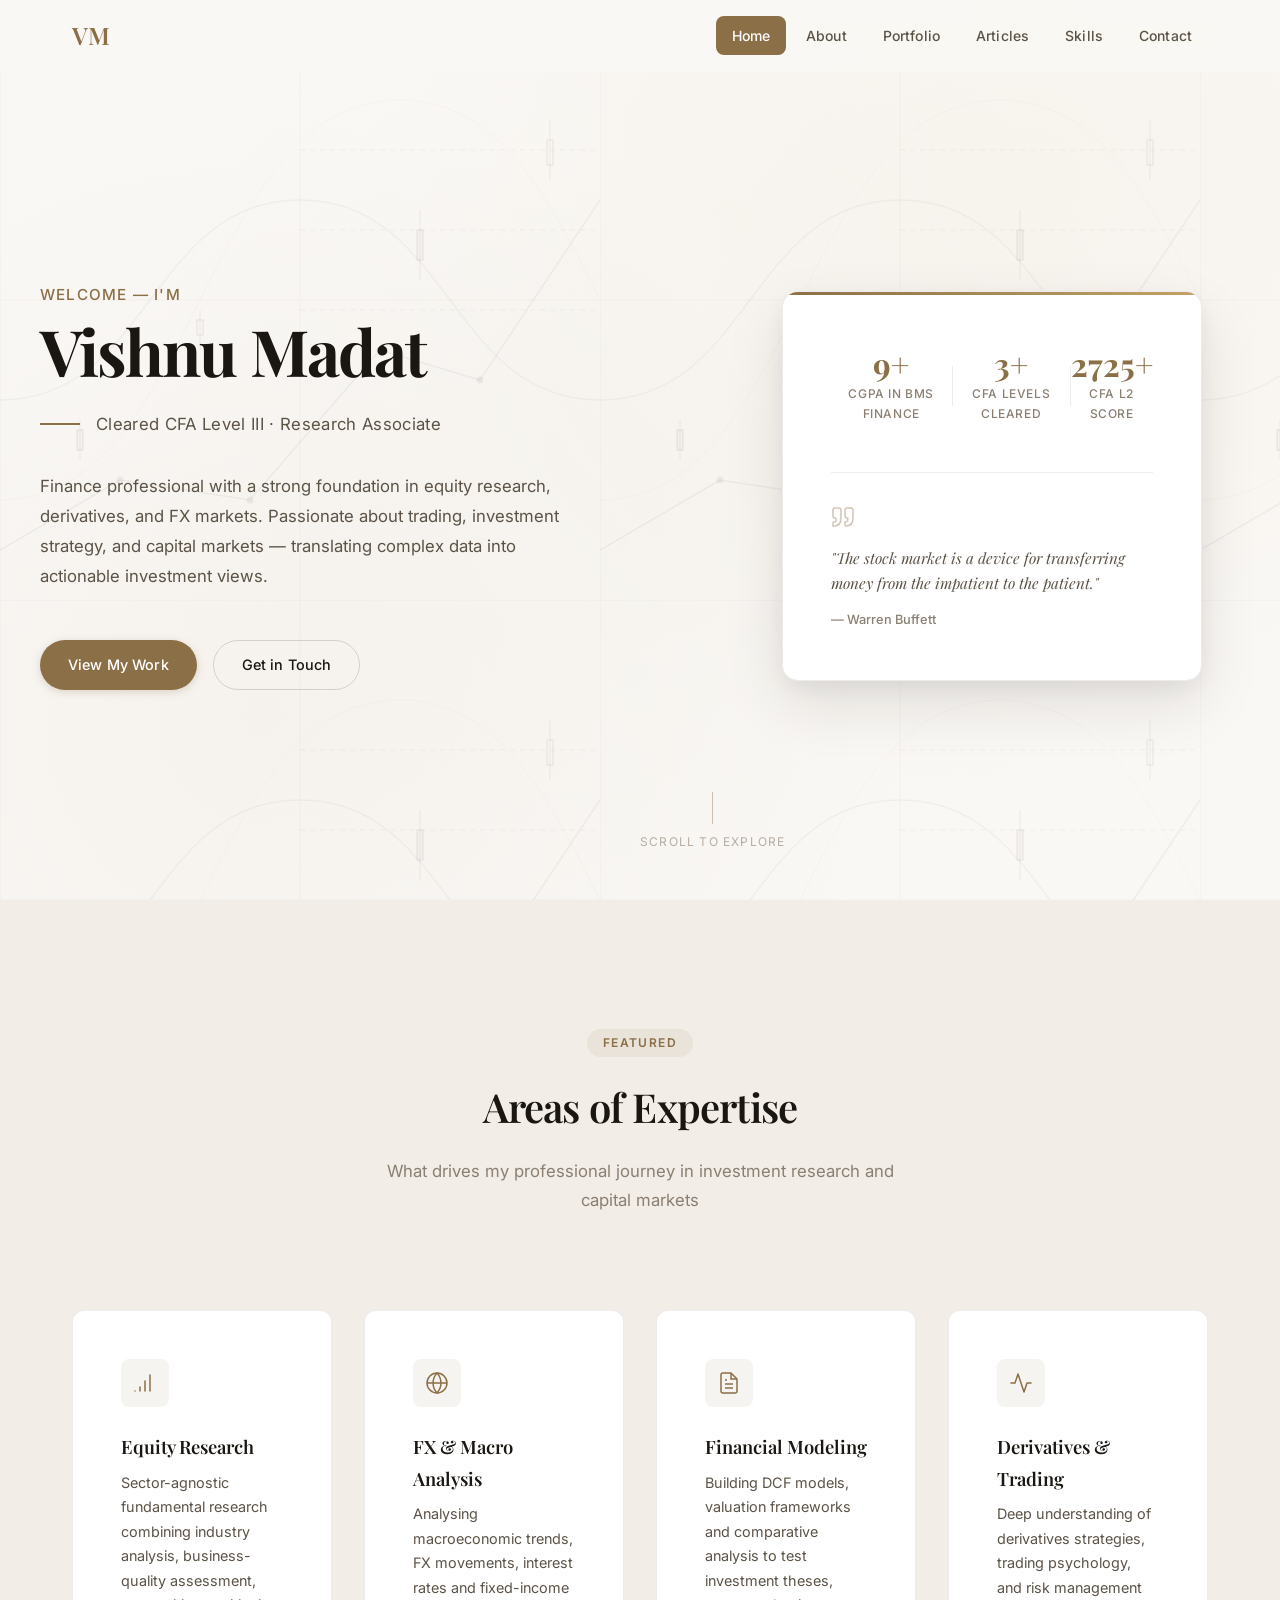
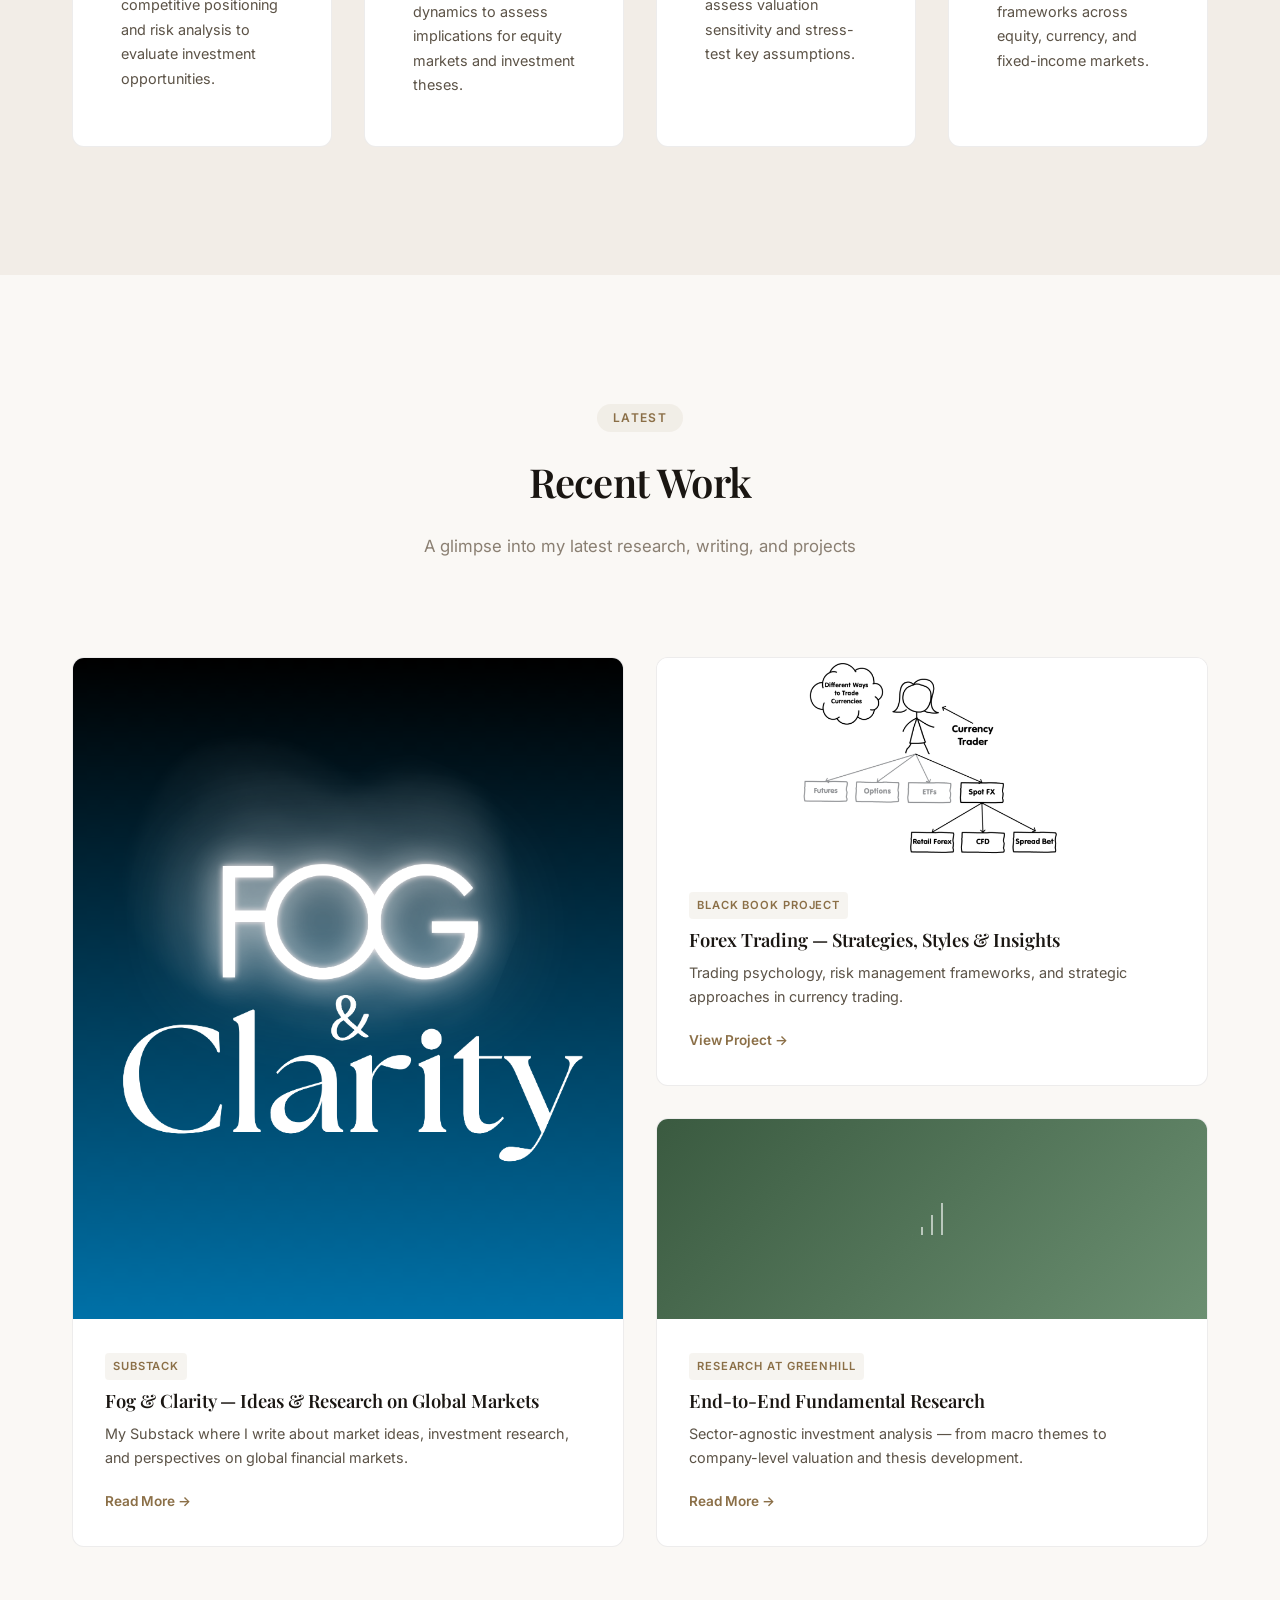
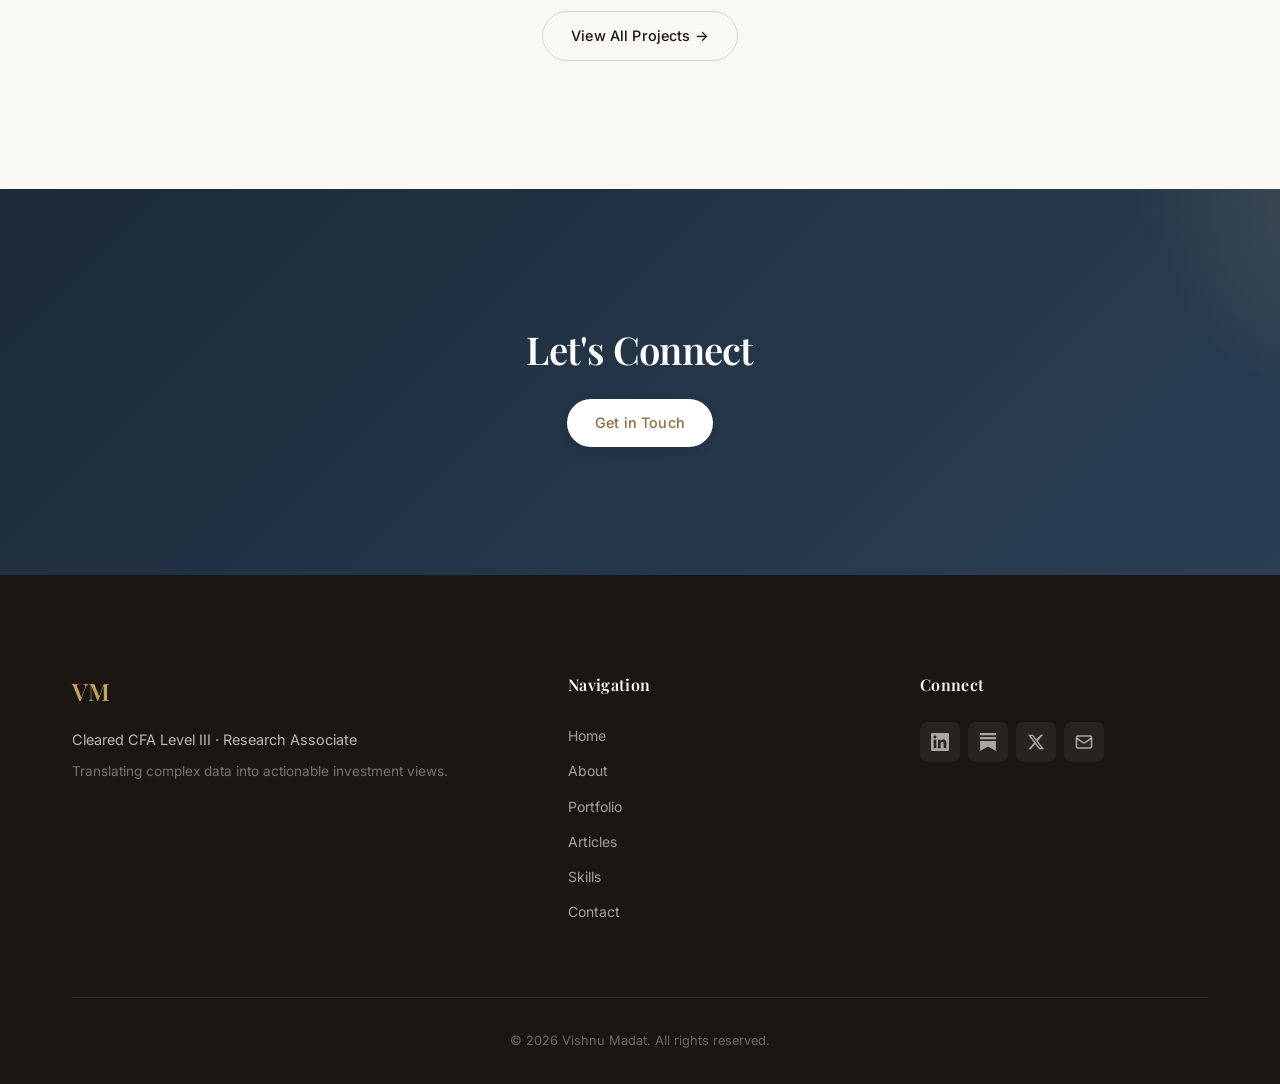
==== commit a91683db: "Update CFA credential to Cleared Level III across website" ====
--- a/index.html
+++ b/index.html
@@ -1,17 +1,23 @@
 <!DOCTYPE html>
 <html lang="en">
+
 <head>
   <meta charset="UTF-8" />
   <meta name="viewport" content="width=device-width, initial-scale=1.0" />
-  <title>Vishnu Madat — CFA Level III Candidate | Investment Research</title>
-  <meta name="description" content="Personal website of Vishnu Madat — CFA Level III Candidate, NISM Certified Research Analyst, and equity research professional. Explore portfolio, articles, and insights on global markets." />
-  <meta name="keywords" content="Vishnu Madat, CFA, Investment Research, Equity Research, Finance, Portfolio, Greenhill Consulting" />
+  <title>Vishnu Madat — Cleared CFA Level III | Investment Research</title>
+  <meta name="description"
+    content="Personal website of Vishnu Madat — Cleared CFA Level III, NISM Certified Research Analyst, and equity research professional. Explore portfolio, articles, and insights on global markets." />
+  <meta name="keywords"
+    content="Vishnu Madat, CFA, Investment Research, Equity Research, Finance, Portfolio, Greenhill Consulting" />
   <meta name="author" content="Vishnu Madat" />
   <link rel="preconnect" href="https://fonts.googleapis.com" />
   <link rel="preconnect" href="https://fonts.gstatic.com" crossorigin />
-  <link href="https://fonts.googleapis.com/css2?family=Playfair+Display:ital,wght@0,400;0,500;0,600;0,700;1,400;1,500&family=Inter:wght@300;400;500;600;700&family=JetBrains+Mono:wght@400;500&display=swap" rel="stylesheet" />
+  <link
+    href="https://fonts.googleapis.com/css2?family=Playfair+Display:ital,wght@0,400;0,500;0,600;0,700;1,400;1,500&family=Inter:wght@300;400;500;600;700&family=JetBrains+Mono:wght@400;500&display=swap"
+    rel="stylesheet" />
   <link rel="stylesheet" href="styles.css?v=639267403871794292" />
 </head>
+
 <body>
   <!-- Navigation -->
   <nav id="main-nav" class="nav">
@@ -43,11 +49,11 @@
           <h1 class="hero-name animate-fade-up delay-1">Vishnu Madat</h1>
           <div class="hero-title-wrapper animate-fade-up delay-2">
             <span class="hero-divider"></span>
-            <p class="hero-title">CFA Level III Candidate · Research Associate</p>
+            <p class="hero-title">Cleared CFA Level III · Research Associate</p>
           </div>
           <p class="hero-description animate-fade-up delay-3">
-            Finance professional with a strong foundation in equity research, derivatives, 
-            and FX markets. Passionate about trading, investment strategy, and capital 
+            Finance professional with a strong foundation in equity research, derivatives,
+            and FX markets. Passionate about trading, investment strategy, and capital
             markets — translating complex data into actionable investment views.
           </p>
           <div class="hero-cta animate-fade-up delay-4">
@@ -66,7 +72,7 @@
                 </div>
                 <div class="stat-divider"></div>
                 <div class="stat-item">
-                  <span class="stat-number" id="stat-projects">2</span>
+                  <span class="stat-number" id="stat-projects">3</span>
                   <span class="stat-label">CFA Levels Cleared</span>
                 </div>
                 <div class="stat-divider"></div>
@@ -77,8 +83,10 @@
               </div>
               <div class="card-quote">
                 <svg class="quote-icon" viewBox="0 0 24 24" fill="none" stroke="currentColor" stroke-width="1.5">
-                  <path d="M3 21c3 0 7-1 7-8V5c0-1.25-.756-2.017-2-2H4c-1.25 0-2 .75-2 1.972V11c0 1.25.75 2 2 2 1 0 1 0 1 1v1c0 1-1 2-2 2s-1 .008-1 1.031V21z" />
-                  <path d="M15 21c3 0 7-1 7-8V5c0-1.25-.757-2.017-2-2h-4c-1.25 0-2 .75-2 1.972V11c0 1.25.75 2 2 2h.75c0 2.25.25 4-2.75 4v3c0 .001 0 1 1 1z" />
+                  <path
+                    d="M3 21c3 0 7-1 7-8V5c0-1.25-.756-2.017-2-2H4c-1.25 0-2 .75-2 1.972V11c0 1.25.75 2 2 2 1 0 1 0 1 1v1c0 1-1 2-2 2s-1 .008-1 1.031V21z" />
+                  <path
+                    d="M15 21c3 0 7-1 7-8V5c0-1.25-.757-2.017-2-2h-4c-1.25 0-2 .75-2 1.972V11c0 1.25.75 2 2 2h.75c0 2.25.25 4-2.75 4v3c0 .001 0 1 1 1z" />
                 </svg>
                 <p>"The stock market is a device for transferring money from the impatient to the patient."</p>
                 <span class="quote-author">— Warren Buffett</span>
@@ -105,43 +113,49 @@
           <div class="feature-card" id="feature-1">
             <div class="feature-icon">
               <svg viewBox="0 0 24 24" fill="none" stroke="currentColor" stroke-width="1.5">
-                <path d="M2 20h.01M7 20v-4M12 20V10M17 20V4" stroke-linecap="round" stroke-linejoin="round"/>
+                <path d="M2 20h.01M7 20v-4M12 20V10M17 20V4" stroke-linecap="round" stroke-linejoin="round" />
               </svg>
             </div>
             <h3>Equity Research</h3>
-            <p>Sector-agnostic fundamental research combining industry analysis, business-quality assessment, competitive positioning and risk analysis to evaluate investment opportunities.</p>
+            <p>Sector-agnostic fundamental research combining industry analysis, business-quality assessment,
+              competitive positioning and risk analysis to evaluate investment opportunities.</p>
           </div>
           <div class="feature-card" id="feature-2">
             <div class="feature-icon">
               <svg viewBox="0 0 24 24" fill="none" stroke="currentColor" stroke-width="1.5">
-                <circle cx="12" cy="12" r="10"/>
-                <path d="M2 12h20M12 2a15.3 15.3 0 0 1 4 10 15.3 15.3 0 0 1-4 10 15.3 15.3 0 0 1-4-10 15.3 15.3 0 0 1 4-10z"/>
+                <circle cx="12" cy="12" r="10" />
+                <path
+                  d="M2 12h20M12 2a15.3 15.3 0 0 1 4 10 15.3 15.3 0 0 1-4 10 15.3 15.3 0 0 1-4-10 15.3 15.3 0 0 1 4-10z" />
               </svg>
             </div>
             <h3>FX & Macro Analysis</h3>
-            <p>Analysing macroeconomic trends, FX movements, interest rates and fixed-income dynamics to assess implications for equity markets and investment theses.</p>
+            <p>Analysing macroeconomic trends, FX movements, interest rates and fixed-income dynamics to assess
+              implications for equity markets and investment theses.</p>
           </div>
           <div class="feature-card" id="feature-3">
             <div class="feature-icon">
               <svg viewBox="0 0 24 24" fill="none" stroke="currentColor" stroke-width="1.5">
-                <path d="M14 2H6a2 2 0 0 0-2 2v16a2 2 0 0 0 2 2h12a2 2 0 0 0 2-2V8z" stroke-linecap="round" stroke-linejoin="round"/>
-                <polyline points="14 2 14 8 20 8"/>
-                <line x1="16" y1="13" x2="8" y2="13"/>
-                <line x1="16" y1="17" x2="8" y2="17"/>
-                <polyline points="10 9 9 9 8 9"/>
+                <path d="M14 2H6a2 2 0 0 0-2 2v16a2 2 0 0 0 2 2h12a2 2 0 0 0 2-2V8z" stroke-linecap="round"
+                  stroke-linejoin="round" />
+                <polyline points="14 2 14 8 20 8" />
+                <line x1="16" y1="13" x2="8" y2="13" />
+                <line x1="16" y1="17" x2="8" y2="17" />
+                <polyline points="10 9 9 9 8 9" />
               </svg>
             </div>
             <h3>Financial Modeling</h3>
-            <p>Building DCF models, valuation frameworks and comparative analysis to test investment theses, assess valuation sensitivity and stress-test key assumptions.</p>
+            <p>Building DCF models, valuation frameworks and comparative analysis to test investment theses, assess
+              valuation sensitivity and stress-test key assumptions.</p>
           </div>
           <div class="feature-card" id="feature-4">
             <div class="feature-icon">
               <svg viewBox="0 0 24 24" fill="none" stroke="currentColor" stroke-width="1.5">
-                <path d="M22 12h-4l-3 9L9 3l-3 9H2" stroke-linecap="round" stroke-linejoin="round"/>
+                <path d="M22 12h-4l-3 9L9 3l-3 9H2" stroke-linecap="round" stroke-linejoin="round" />
               </svg>
             </div>
             <h3>Derivatives & Trading</h3>
-            <p>Deep understanding of derivatives strategies, trading psychology, and risk management frameworks across equity, currency, and fixed-income markets.</p>
+            <p>Deep understanding of derivatives strategies, trading psychology, and risk management frameworks across
+              equity, currency, and fixed-income markets.</p>
           </div>
         </div>
       </div>
@@ -158,38 +172,43 @@
         <div class="work-preview-grid">
           <article class="work-preview-card large" id="work-1">
             <div class="work-preview-image">
-              <img src="fog-clarity-logo.png" alt="Fog &amp; Clarity Logo" style="width: 100%; height: 100%; object-fit: cover;" />
+              <img src="fog-clarity-logo.png" alt="Fog &amp; Clarity Logo"
+                style="width: 100%; height: 100%; object-fit: cover;" />
             </div>
             <div class="work-preview-content">
               <span class="work-tag">Substack</span>
               <h3>Fog & Clarity — Ideas & Research on Global Markets</h3>
-              <p>My Substack where I write about market ideas, investment research, and perspectives on global financial markets.</p>
+              <p>My Substack where I write about market ideas, investment research, and perspectives on global financial
+                markets.</p>
               <a href="blog.html" class="work-link">Read More →</a>
             </div>
           </article>
           <article class="work-preview-card" id="work-2">
             <div class="work-preview-image">
-              <img src="forex-trading-diagram.png" alt="Forex Trading Diagram" style="width: 100%; height: 100%; object-fit: contain; background-color: #fff;" />
+              <img src="forex-trading-diagram.png" alt="Forex Trading Diagram"
+                style="width: 100%; height: 100%; object-fit: contain; background-color: #fff;" />
             </div>
             <div class="work-preview-content">
               <span class="work-tag">Black Book Project</span>
               <h3>Forex Trading — Strategies, Styles & Insights</h3>
               <p>Trading psychology, risk management frameworks, and strategic approaches in currency trading.</p>
-              <a href="https://drive.google.com/file/d/1xPOHMH7Y9E-fVjffdRC0D_Hyags_KTUn/view?usp=drive_link" class="work-link" target="_blank" rel="noopener noreferrer">View Project →</a>
+              <a href="https://drive.google.com/file/d/1xPOHMH7Y9E-fVjffdRC0D_Hyags_KTUn/view?usp=drive_link"
+                class="work-link" target="_blank" rel="noopener noreferrer">View Project →</a>
             </div>
           </article>
           <article class="work-preview-card" id="work-3">
             <div class="work-preview-image">
               <div class="work-placeholder-img gradient-3">
                 <svg viewBox="0 0 24 24" fill="none" stroke="currentColor" stroke-width="1">
-                  <path d="M2 20h.01M7 20v-4M12 20V10M17 20V4"/>
+                  <path d="M2 20h.01M7 20v-4M12 20V10M17 20V4" />
                 </svg>
               </div>
             </div>
             <div class="work-preview-content">
               <span class="work-tag">Research at Greenhill</span>
               <h3>End-to-End Fundamental Research</h3>
-              <p>Sector-agnostic investment analysis — from macro themes to company-level valuation and thesis development.</p>
+              <p>Sector-agnostic investment analysis — from macro themes to company-level valuation and thesis
+                development.</p>
               <a href="portfolio.html" class="work-link">Read More →</a>
             </div>
           </article>
@@ -205,7 +224,7 @@
       <div class="container">
         <div class="cta-content">
           <h2>Let's Connect</h2>
-          <p>Interested in discussing investment opportunities, collaborating on research, or just exchanging market ideas?</p>
+
           <a href="contact.html" class="btn btn-primary btn-light" id="cta-connect">Get in Touch</a>
         </div>
       </div>
@@ -218,7 +237,7 @@
       <div class="footer-grid">
         <div class="footer-brand">
           <span class="footer-logo">VM</span>
-          <p>CFA Level III Candidate · Research Associate</p>
+          <p>Cleared CFA Level III · Research Associate</p>
           <p class="footer-tagline">Translating complex data into actionable investment views.</p>
         </div>
         <div class="footer-nav">
@@ -235,14 +254,30 @@
         <div class="footer-social">
           <h4>Connect</h4>
           <div class="social-links" id="social-links">
-            <a href="https://www.linkedin.com/in/vishnumadat/" class="social-link" id="social-linkedin" aria-label="LinkedIn" target="_blank" rel="noopener noreferrer">
-              <svg viewBox="0 0 24 24" fill="currentColor"><path d="M20.447 20.452h-3.554v-5.569c0-1.328-.027-3.037-1.852-3.037-1.853 0-2.136 1.445-2.136 2.939v5.667H9.351V9h3.414v1.561h.046c.477-.9 1.637-1.85 3.37-1.85 3.601 0 4.267 2.37 4.267 5.455v6.286zM5.337 7.433c-1.144 0-2.063-.926-2.063-2.065 0-1.138.92-2.063 2.063-2.063 1.14 0 2.064.925 2.064 2.063 0 1.139-.925 2.065-2.064 2.065zm1.782 13.019H3.555V9h3.564v11.452zM22.225 0H1.771C.792 0 0 .774 0 1.729v20.542C0 23.227.792 24 1.771 24h20.451C23.2 24 24 23.227 24 22.271V1.729C24 .774 23.2 0 22.222 0h.003z"/></svg>
+            <a href="https://www.linkedin.com/in/vishnumadat/" class="social-link" id="social-linkedin"
+              aria-label="LinkedIn" target="_blank" rel="noopener noreferrer">
+              <svg viewBox="0 0 24 24" fill="currentColor">
+                <path
+                  d="M20.447 20.452h-3.554v-5.569c0-1.328-.027-3.037-1.852-3.037-1.853 0-2.136 1.445-2.136 2.939v5.667H9.351V9h3.414v1.561h.046c.477-.9 1.637-1.85 3.37-1.85 3.601 0 4.267 2.37 4.267 5.455v6.286zM5.337 7.433c-1.144 0-2.063-.926-2.063-2.065 0-1.138.92-2.063 2.063-2.063 1.14 0 2.064.925 2.064 2.063 0 1.139-.925 2.065-2.064 2.065zm1.782 13.019H3.555V9h3.564v11.452zM22.225 0H1.771C.792 0 0 .774 0 1.729v20.542C0 23.227.792 24 1.771 24h20.451C23.2 24 24 23.227 24 22.271V1.729C24 .774 23.2 0 22.222 0h.003z" />
+              </svg>
             </a>
-            <a href="https://substack.com/@vishnumadat" class="social-link" id="social-substack" aria-label="Substack" target="_blank" rel="noopener noreferrer">
-              <svg viewBox="0 0 24 24" fill="currentColor"><path d="M22.539 8.242H1.46V5.406h21.08v2.836zM1.46 10.812V24L12 18.11 22.54 24V10.812H1.46zM22.54 0H1.46v2.836h21.08V0z"/></svg>
+            <a href="https://substack.com/@vishnumadat" class="social-link" id="social-substack" aria-label="Substack"
+              target="_blank" rel="noopener noreferrer">
+              <svg viewBox="0 0 24 24" fill="currentColor">
+                <path
+                  d="M22.539 8.242H1.46V5.406h21.08v2.836zM1.46 10.812V24L12 18.11 22.54 24V10.812H1.46zM22.54 0H1.46v2.836h21.08V0z" />
+              </svg>
             </a>
-            <a href="https://x.com/MadatVishnu" class="social-link" aria-label="X (Twitter)" target="_blank" rel="noopener noreferrer"><svg viewBox="0 0 24 24" fill="currentColor"><path d="M18.244 2.25h3.308l-7.227 8.26 8.502 11.24H16.17l-5.214-6.817L4.99 21.75H1.68l7.73-8.835L1.254 2.25H8.08l4.713 6.231zm-1.161 17.52h1.833L7.084 4.126H5.117z"/></svg></a>
-            <a href="mailto:vishnumahadevmadat@gmail.com" class="social-link" aria-label="Email"><svg viewBox="0 0 24 24" fill="none" stroke="currentColor" stroke-width="2"><rect x="2" y="4" width="20" height="16" rx="2"/><path d="m22 7-8.97 5.7a1.94 1.94 0 0 1-2.06 0L2 7"/></svg></a>
+            <a href="https://x.com/MadatVishnu" class="social-link" aria-label="X (Twitter)" target="_blank"
+              rel="noopener noreferrer"><svg viewBox="0 0 24 24" fill="currentColor">
+                <path
+                  d="M18.244 2.25h3.308l-7.227 8.26 8.502 11.24H16.17l-5.214-6.817L4.99 21.75H1.68l7.73-8.835L1.254 2.25H8.08l4.713 6.231zm-1.161 17.52h1.833L7.084 4.126H5.117z" />
+              </svg></a>
+            <a href="mailto:vishnumahadevmadat@gmail.com" class="social-link" aria-label="Email"><svg
+                viewBox="0 0 24 24" fill="none" stroke="currentColor" stroke-width="2">
+                <rect x="2" y="4" width="20" height="16" rx="2" />
+                <path d="m22 7-8.97 5.7a1.94 1.94 0 0 1-2.06 0L2 7" />
+              </svg></a>
           </div>
         </div>
       </div>
@@ -254,4 +289,5 @@
 
   <script src="main.js"></script>
 </body>
-</html>
+
+</html>
--- a/styles.css
+++ b/styles.css
@@ -1811,3 +1811,270 @@
 .stagger-children .reveal:nth-child(4) { transition-delay: 0.4s; }
 .stagger-children .reveal:nth-child(5) { transition-delay: 0.5s; }
 .stagger-children .reveal:nth-child(6) { transition-delay: 0.6s; }
+
+/* ============================================
+   DISCLAIMER MODAL OVERLAY
+   ============================================ */
+.disclaimer-overlay {
+  position: fixed;
+  inset: 0;
+  z-index: 10000;
+  background: rgba(26, 22, 18, 0.65);
+  backdrop-filter: blur(8px) saturate(120%);
+  -webkit-backdrop-filter: blur(8px) saturate(120%);
+  display: flex;
+  align-items: center;
+  justify-content: center;
+  padding: var(--space-xl);
+  opacity: 0;
+  transition: opacity 0.35s var(--ease-out);
+}
+
+.disclaimer-overlay.visible {
+  opacity: 1;
+}
+
+.disclaimer-modal {
+  background: var(--color-bg-card);
+  border-radius: var(--radius-xl);
+  box-shadow: var(--shadow-xl);
+  border: 1px solid var(--color-border);
+  max-width: 620px;
+  width: 100%;
+  max-height: 90vh;
+  overflow-y: auto;
+  position: relative;
+  transform: translateY(20px);
+  transition: transform 0.4s var(--ease-out);
+}
+
+.disclaimer-overlay.visible .disclaimer-modal {
+  transform: translateY(0);
+}
+
+.disclaimer-modal-inner {
+  padding: var(--space-2xl) var(--space-2xl) var(--space-xl);
+}
+
+.disclaimer-accent-line {
+  position: absolute;
+  top: 0;
+  left: 0;
+  right: 0;
+  height: 3px;
+  background: linear-gradient(90deg, var(--color-accent), var(--color-gold), var(--color-burgundy));
+  border-radius: var(--radius-xl) var(--radius-xl) 0 0;
+}
+
+.disclaimer-icon-wrap {
+  width: 52px;
+  height: 52px;
+  display: flex;
+  align-items: center;
+  justify-content: center;
+  background: rgba(107, 58, 58, 0.08);
+  border-radius: 50%;
+  margin: 0 auto var(--space-lg);
+  color: var(--color-burgundy);
+}
+
+.disclaimer-icon-wrap svg {
+  width: 26px;
+  height: 26px;
+}
+
+.disclaimer-heading {
+  font-family: var(--font-display);
+  font-size: 1.35rem;
+  font-weight: 600;
+  color: var(--color-text-primary);
+  text-align: center;
+  margin-bottom: var(--space-xl);
+  letter-spacing: -0.02em;
+  line-height: 1.3;
+}
+
+.disclaimer-body {
+  margin-bottom: var(--space-lg);
+}
+
+.disclaimer-body p {
+  font-size: 0.9rem;
+  color: var(--color-text-secondary);
+  line-height: 1.8;
+  margin-bottom: var(--space-md);
+}
+
+.disclaimer-body p:last-child {
+  margin-bottom: 0;
+}
+
+.disclaimer-meta {
+  display: flex;
+  align-items: center;
+  gap: var(--space-sm);
+  font-size: 0.78rem;
+  color: var(--color-text-muted);
+  margin-bottom: var(--space-xl);
+  padding: var(--space-sm) var(--space-md);
+  background: var(--color-bg-alt);
+  border-radius: var(--radius-md);
+  flex-wrap: wrap;
+}
+
+.disclaimer-meta strong {
+  color: var(--color-text-secondary);
+}
+
+.disclaimer-full-link {
+  color: var(--color-accent) !important;
+  font-weight: 600;
+  text-decoration: underline;
+  transition: color var(--duration-fast) var(--ease-out);
+}
+
+.disclaimer-full-link:hover {
+  color: var(--color-accent-hover) !important;
+}
+
+/* Checkbox */
+.disclaimer-checkbox-wrap {
+  margin-bottom: var(--space-lg);
+}
+
+.disclaimer-label {
+  display: flex;
+  align-items: flex-start;
+  gap: var(--space-md);
+  cursor: pointer;
+  padding: var(--space-md) var(--space-lg);
+  border: 1.5px solid var(--color-border);
+  border-radius: var(--radius-md);
+  background: var(--color-bg);
+  transition: border-color var(--duration-fast) var(--ease-out), background var(--duration-fast) var(--ease-out);
+}
+
+.disclaimer-label:hover {
+  border-color: var(--color-accent);
+  background: var(--color-accent-light);
+}
+
+.disclaimer-label:focus-within {
+  border-color: var(--color-accent);
+  box-shadow: 0 0 0 3px var(--color-accent-glow);
+}
+
+.disclaimer-checkbox {
+  position: absolute;
+  opacity: 0;
+  width: 0;
+  height: 0;
+}
+
+.disclaimer-checkmark {
+  width: 22px;
+  height: 22px;
+  min-width: 22px;
+  border: 2px solid var(--color-border-hover);
+  border-radius: var(--radius-sm);
+  background: var(--color-bg-card);
+  display: flex;
+  align-items: center;
+  justify-content: center;
+  transition: all var(--duration-fast) var(--ease-out);
+  margin-top: 1px;
+  position: relative;
+}
+
+.disclaimer-checkbox:checked + .disclaimer-checkmark {
+  background: var(--color-accent);
+  border-color: var(--color-accent);
+}
+
+.disclaimer-checkbox:checked + .disclaimer-checkmark::after {
+  content: '';
+  width: 6px;
+  height: 11px;
+  border: solid #fff;
+  border-width: 0 2.5px 2.5px 0;
+  transform: rotate(45deg);
+  position: absolute;
+  top: 2px;
+  left: 6px;
+}
+
+.disclaimer-checkbox:focus-visible + .disclaimer-checkmark {
+  box-shadow: 0 0 0 3px var(--color-accent-glow);
+  border-color: var(--color-accent);
+}
+
+.disclaimer-label-text {
+  font-size: 0.88rem;
+  color: var(--color-text-secondary);
+  line-height: 1.6;
+  font-weight: 500;
+}
+
+/* Continue Button */
+.disclaimer-continue-btn {
+  width: 100%;
+  justify-content: center;
+  padding: 0.9rem 2rem;
+  font-size: 0.95rem;
+  font-weight: 600;
+  letter-spacing: 0.01em;
+}
+
+.disclaimer-continue-btn:disabled {
+  background: var(--color-surface);
+  color: var(--color-text-muted);
+  box-shadow: none;
+  cursor: not-allowed;
+  transform: none;
+}
+
+.disclaimer-continue-btn:disabled:hover {
+  transform: none;
+  box-shadow: none;
+}
+
+/* Error message */
+.disclaimer-error {
+  margin-top: var(--space-md);
+  padding: var(--space-md) var(--space-lg);
+  background: rgba(220, 38, 38, 0.06);
+  border: 1px solid rgba(220, 38, 38, 0.2);
+  border-radius: var(--radius-md);
+  color: #dc2626;
+  font-size: 0.85rem;
+  font-weight: 500;
+  text-align: center;
+}
+
+/* Responsive */
+@media (max-width: 640px) {
+  .disclaimer-modal-inner {
+    padding: var(--space-xl) var(--space-lg) var(--space-lg);
+  }
+  .disclaimer-heading {
+    font-size: 1.15rem;
+  }
+  .disclaimer-body p {
+    font-size: 0.85rem;
+  }
+  .disclaimer-label {
+    padding: var(--space-sm) var(--space-md);
+  }
+  .disclaimer-label-text {
+    font-size: 0.82rem;
+  }
+}
+
+@media (max-width: 420px) {
+  .disclaimer-overlay {
+    padding: var(--space-md);
+  }
+  .disclaimer-modal-inner {
+    padding: var(--space-lg) var(--space-md) var(--space-md);
+  }
+}
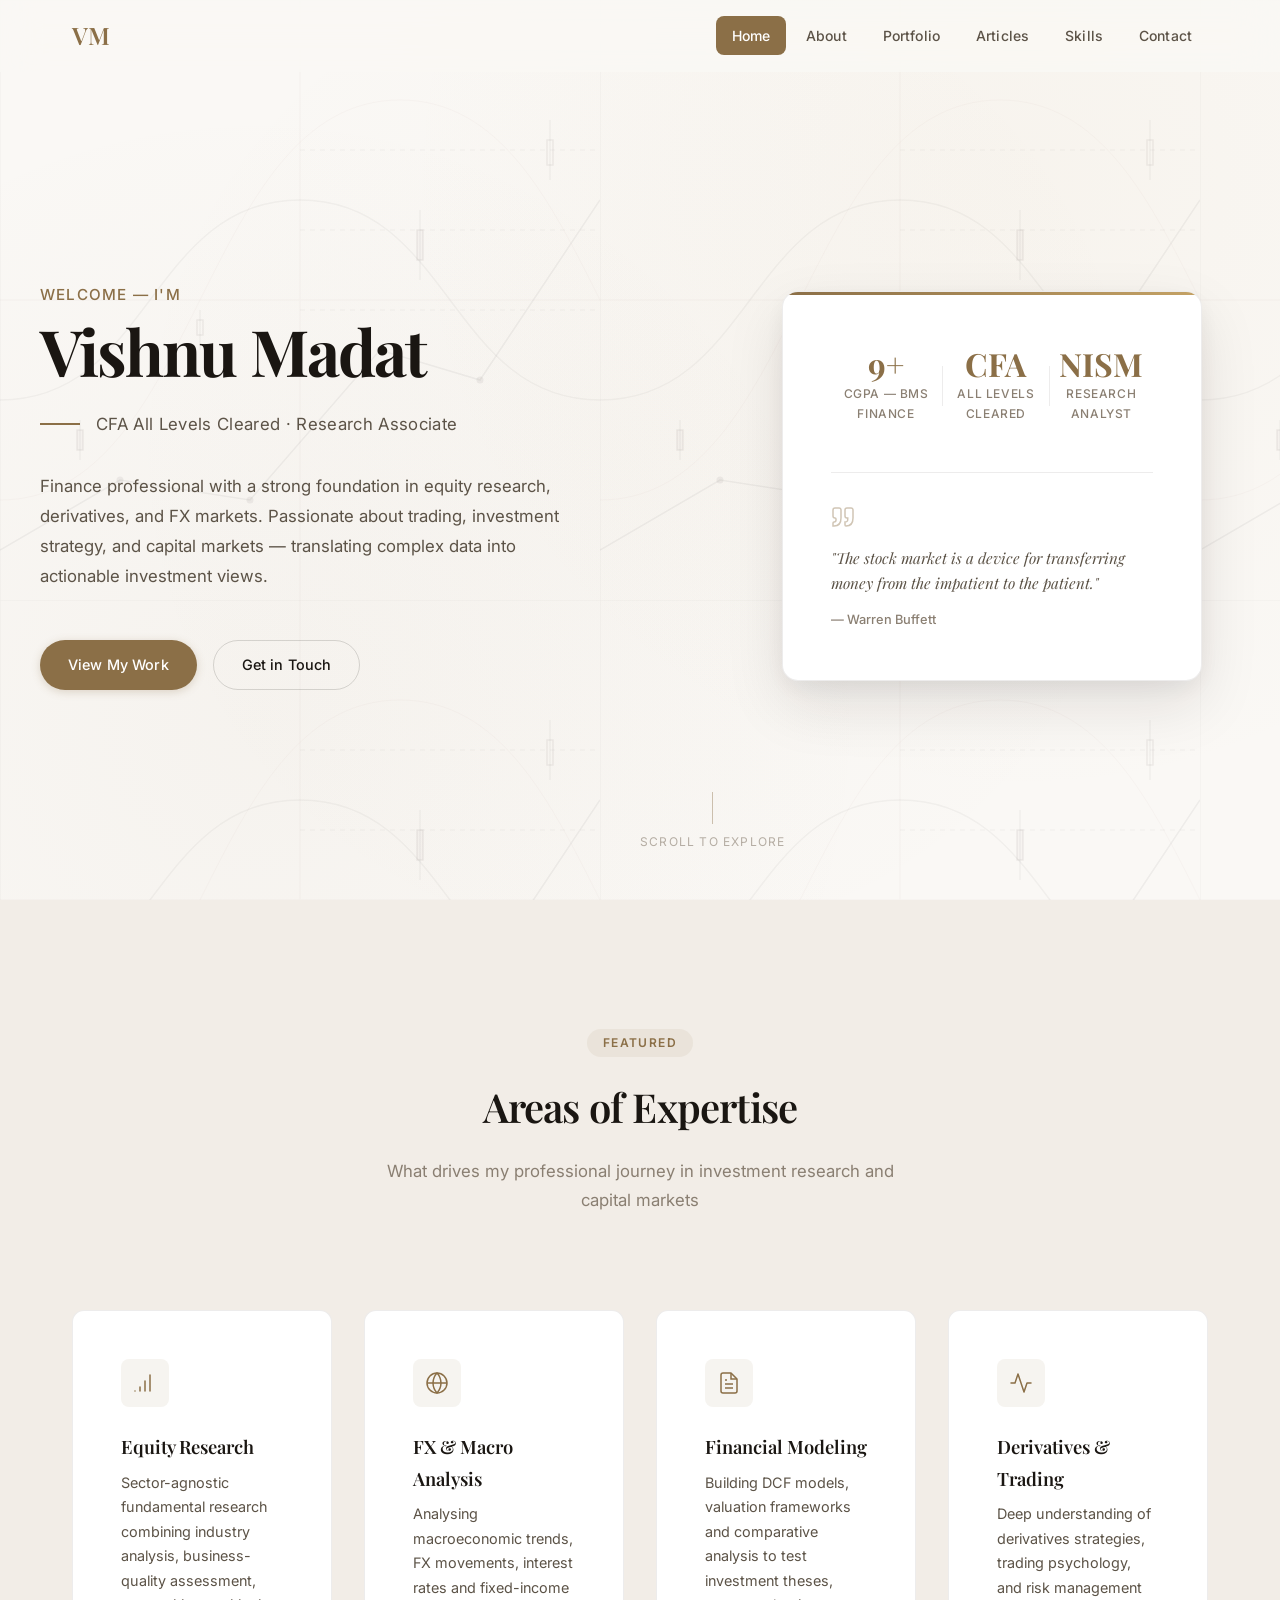
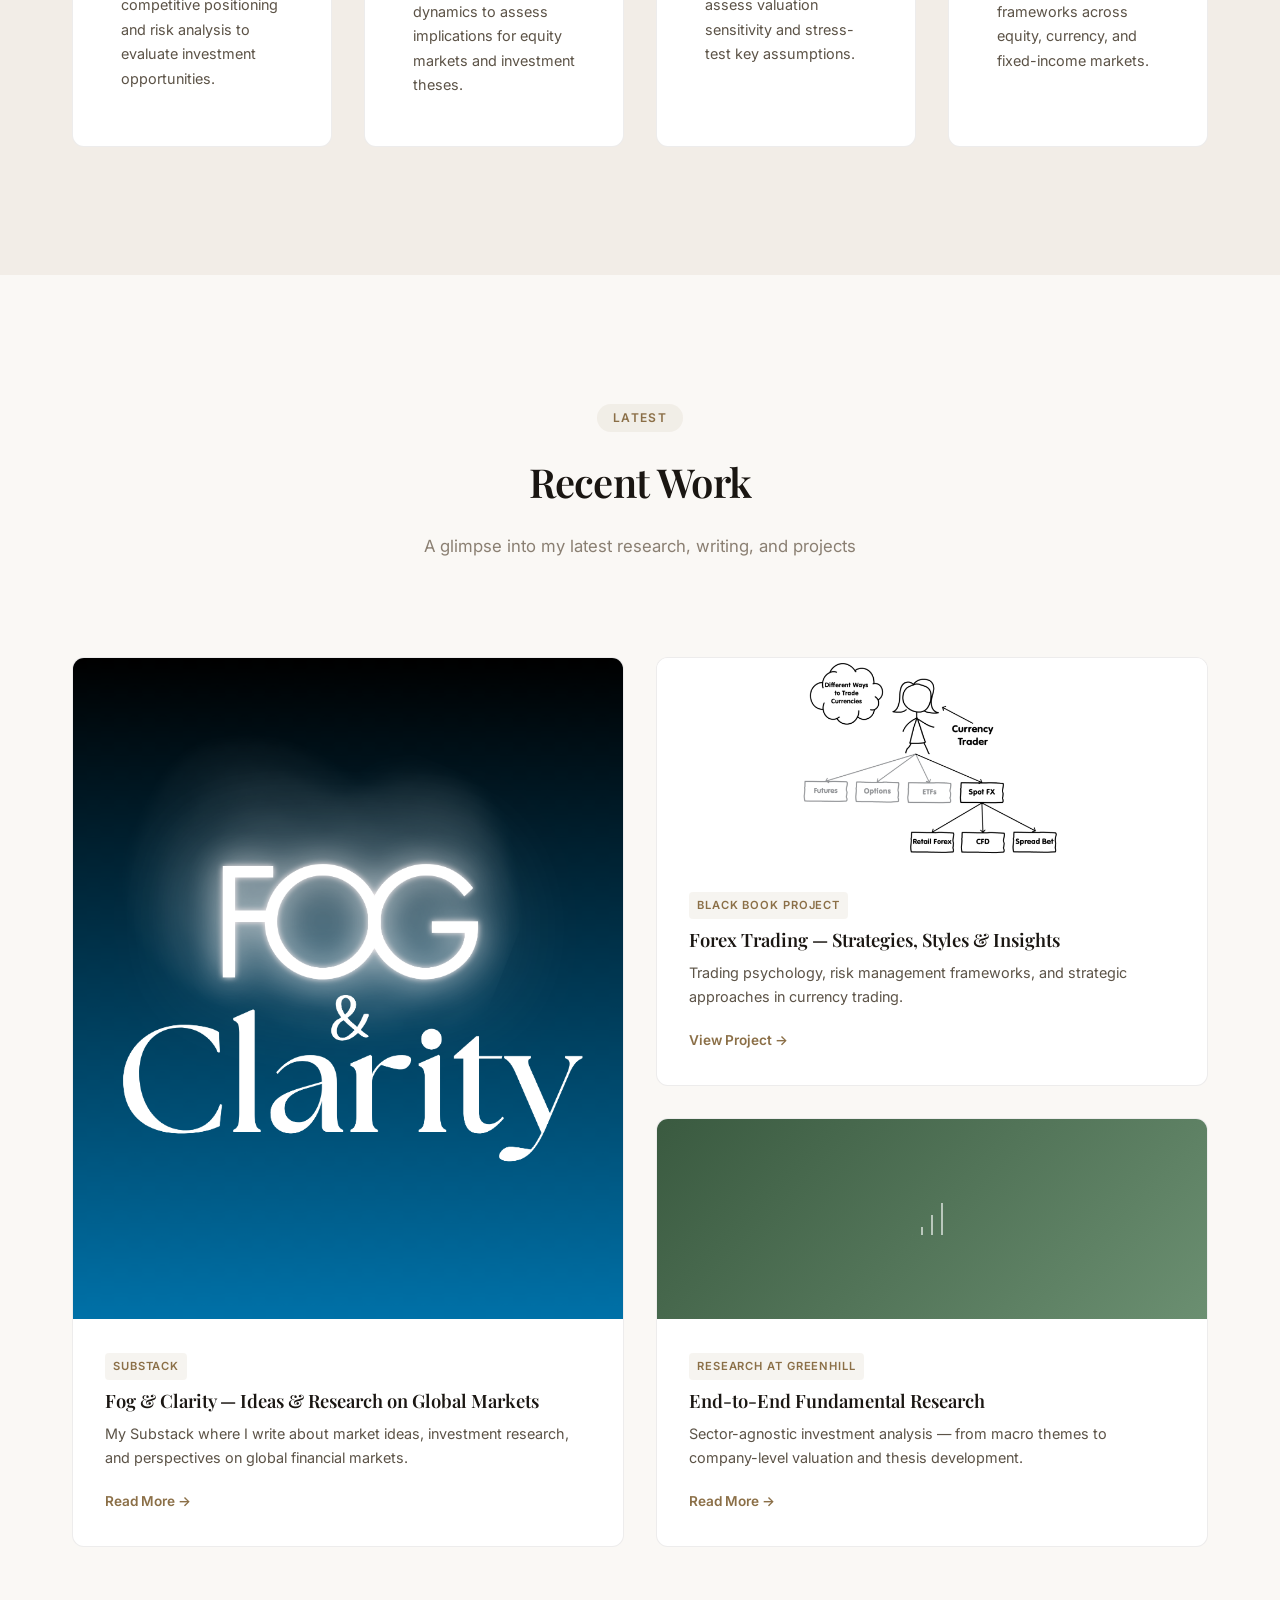
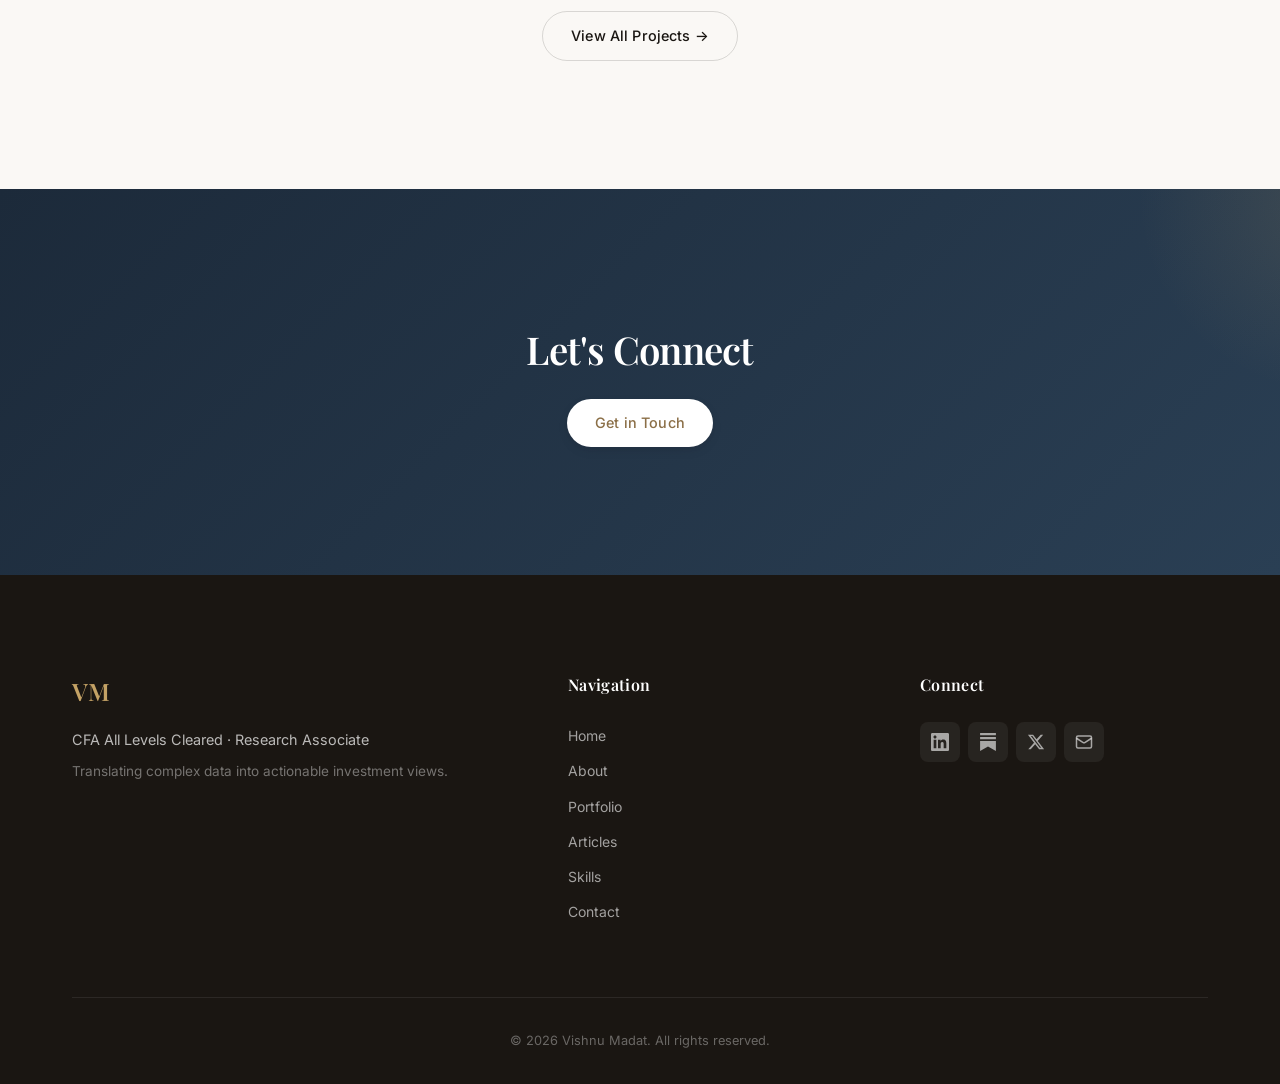
==== commit cfbe216f: "Update CFA credential wording to CFA all levels cleared and integrate CFA L1, L2, L3 milestones in t" ====
--- a/index.html
+++ b/index.html
@@ -4,9 +4,9 @@
 <head>
   <meta charset="UTF-8" />
   <meta name="viewport" content="width=device-width, initial-scale=1.0" />
-  <title>Vishnu Madat — Cleared CFA Level III | Investment Research</title>
+  <title>Vishnu Madat — CFA All Levels Cleared | Investment Research</title>
   <meta name="description"
-    content="Personal website of Vishnu Madat — Cleared CFA Level III, NISM Certified Research Analyst, and equity research professional. Explore portfolio, articles, and insights on global markets." />
+    content="Personal website of Vishnu Madat — CFA All Levels Cleared, NISM Certified Research Analyst, and equity research professional. Explore portfolio, articles, and insights on global markets." />
   <meta name="keywords"
     content="Vishnu Madat, CFA, Investment Research, Equity Research, Finance, Portfolio, Greenhill Consulting" />
   <meta name="author" content="Vishnu Madat" />
@@ -49,7 +49,7 @@
           <h1 class="hero-name animate-fade-up delay-1">Vishnu Madat</h1>
           <div class="hero-title-wrapper animate-fade-up delay-2">
             <span class="hero-divider"></span>
-            <p class="hero-title">Cleared CFA Level III · Research Associate</p>
+            <p class="hero-title">CFA All Levels Cleared · Research Associate</p>
           </div>
           <p class="hero-description animate-fade-up delay-3">
             Finance professional with a strong foundation in equity research, derivatives,
@@ -67,18 +67,18 @@
               <div class="card-accent-line"></div>
               <div class="card-stats">
                 <div class="stat-item">
-                  <span class="stat-number" id="stat-years">9</span>
-                  <span class="stat-label">CGPA in BMS Finance</span>
+                  <span class="stat-number" id="stat-years">9.4</span>
+                  <span class="stat-label">CGPA — BMS Finance</span>
                 </div>
                 <div class="stat-divider"></div>
                 <div class="stat-item">
-                  <span class="stat-number" id="stat-projects">3</span>
-                  <span class="stat-label">CFA Levels Cleared</span>
+                  <span class="stat-number" id="stat-projects">CFA</span>
+                  <span class="stat-label">All Levels Cleared</span>
                 </div>
                 <div class="stat-divider"></div>
                 <div class="stat-item">
-                  <span class="stat-number" id="stat-articles">2725</span>
-                  <span class="stat-label">CFA L2 Score</span>
+                  <span class="stat-number" id="stat-articles">NISM</span>
+                  <span class="stat-label">Research Analyst</span>
                 </div>
               </div>
               <div class="card-quote">
@@ -237,7 +237,7 @@
       <div class="footer-grid">
         <div class="footer-brand">
           <span class="footer-logo">VM</span>
-          <p>Cleared CFA Level III · Research Associate</p>
+          <p>CFA All Levels Cleared · Research Associate</p>
           <p class="footer-tagline">Translating complex data into actionable investment views.</p>
         </div>
         <div class="footer-nav">
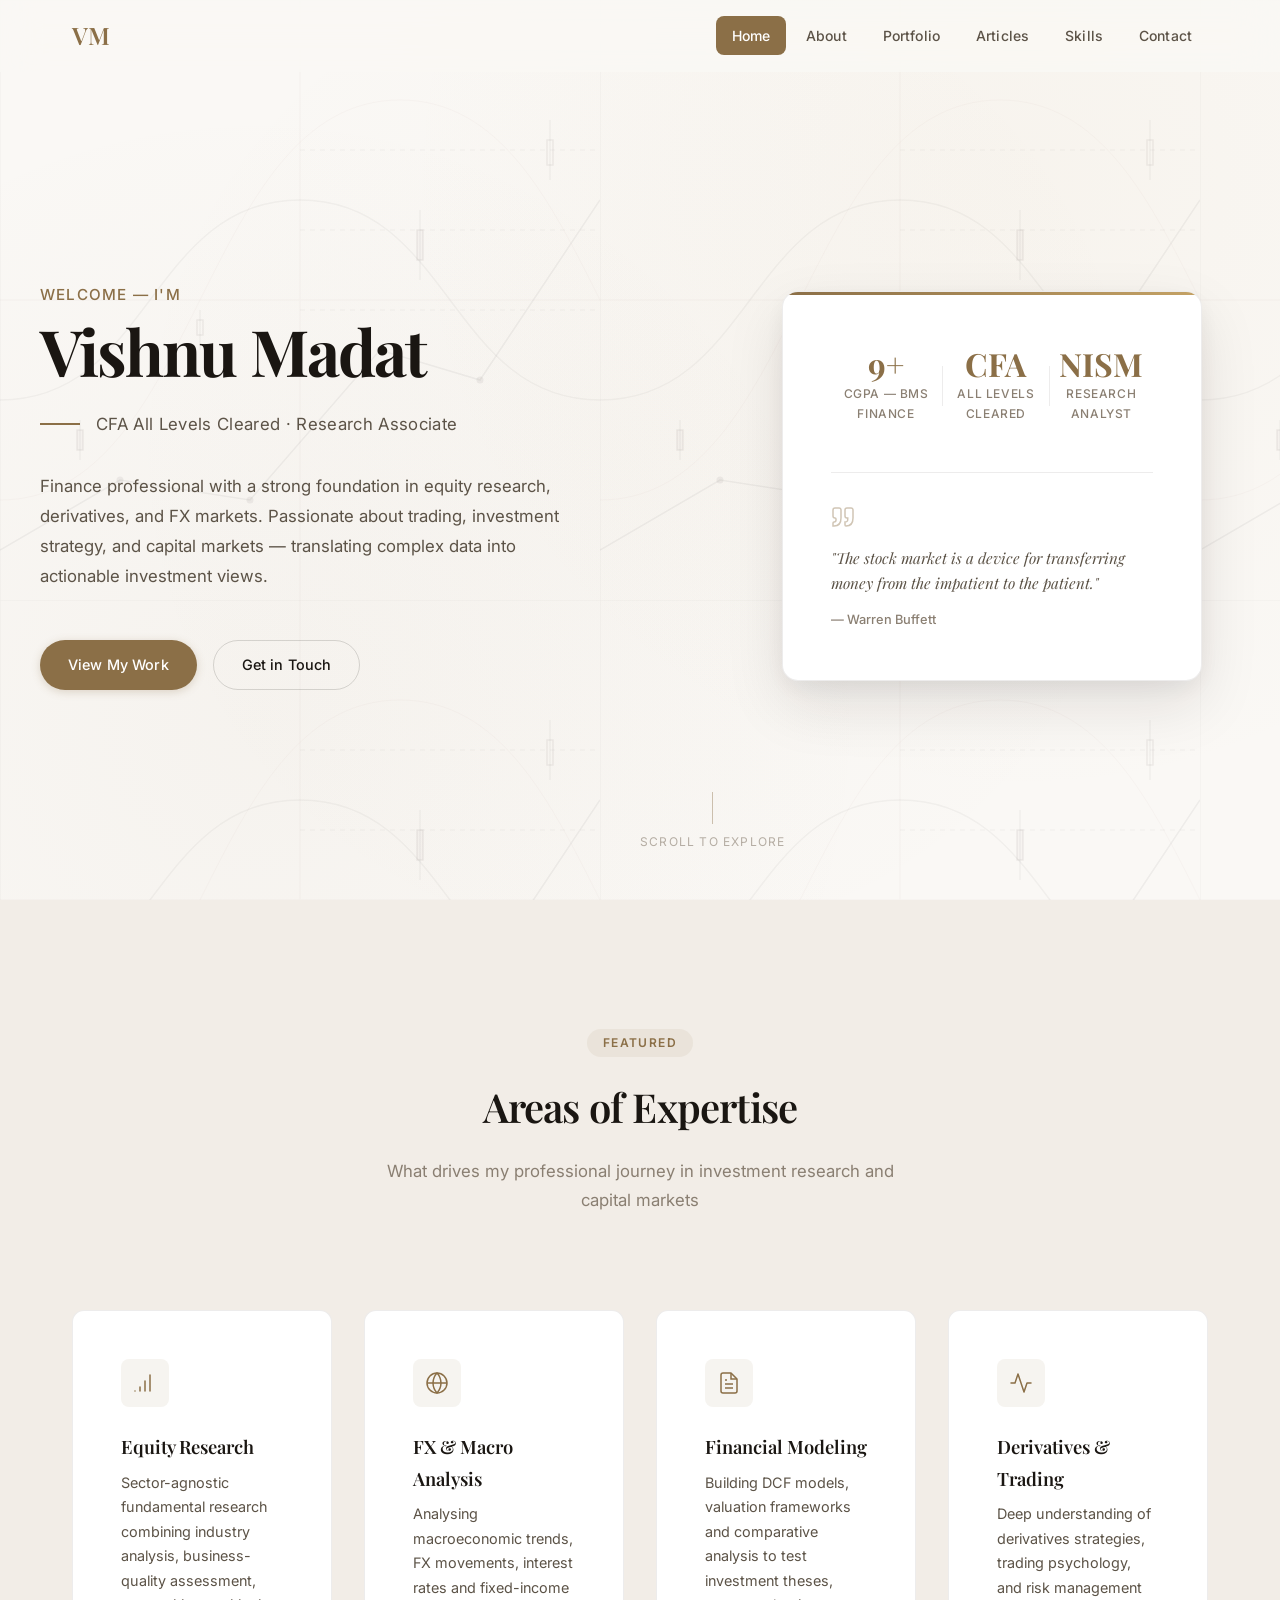
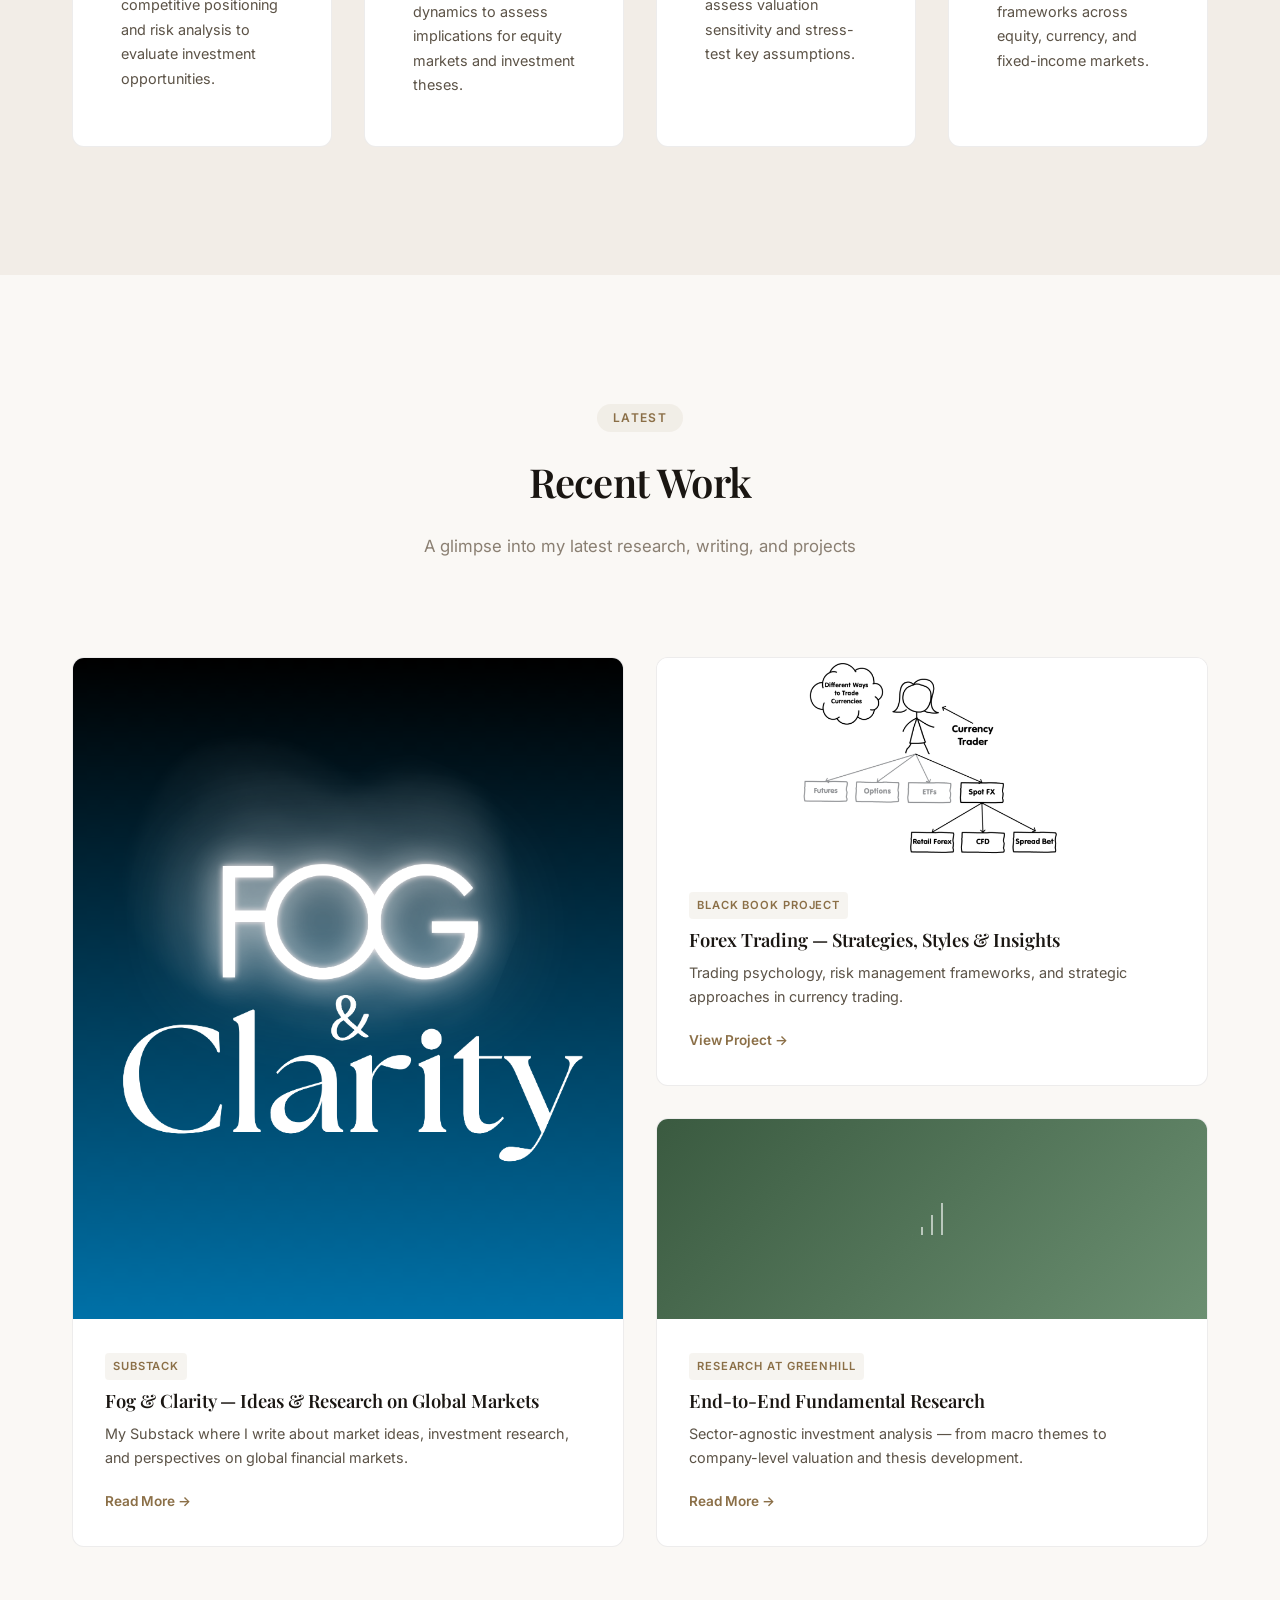
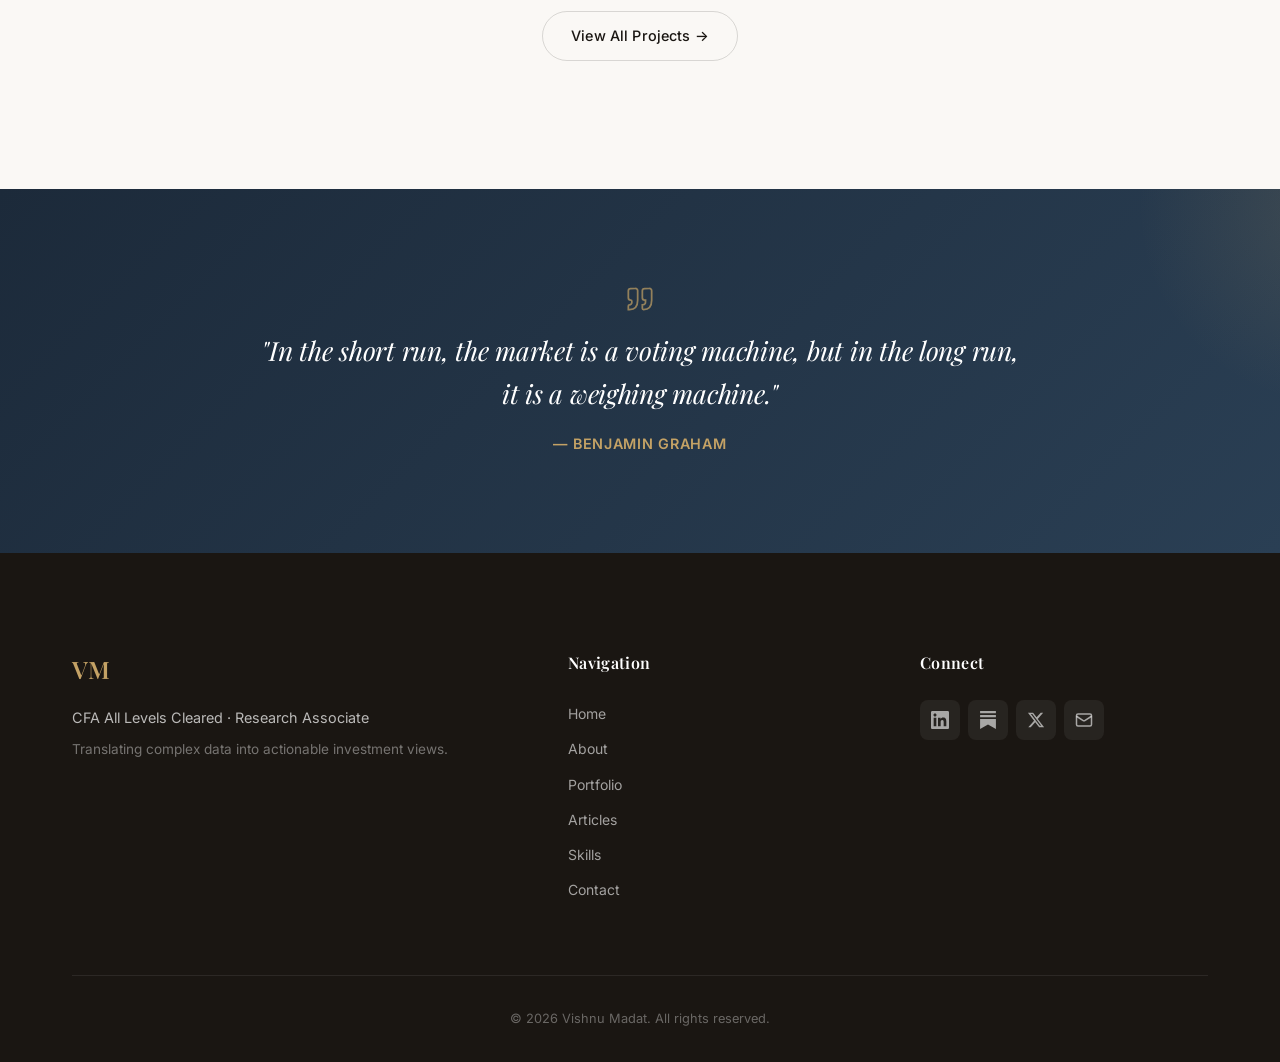
==== commit bafb49b3: "Replace CTA banners with curated investing and market quotes across all pages" ====
--- a/index.html
+++ b/index.html
@@ -219,13 +219,18 @@
       </div>
     </section>
 
-    <!-- CTA Banner -->
-    <section class="cta-banner" id="cta-banner">
+    <!-- Quote Banner -->
+    <section class="quote-banner" id="quote-banner">
       <div class="container">
-        <div class="cta-content">
-          <h2>Let's Connect</h2>
-
-          <a href="contact.html" class="btn btn-primary btn-light" id="cta-connect">Get in Touch</a>
+        <div class="quote-banner-content">
+          <svg class="quote-banner-icon" viewBox="0 0 24 24" fill="none" stroke="currentColor" stroke-width="1.5">
+            <path d="M3 21c3 0 7-1 7-8V5c0-1.25-.756-2.017-2-2H4c-1.25 0-2 .75-2 1.972V11c0 1.25.75 2 2 2 1 0 1 0 1 1v1c0 1-1 2-2 2s-1 .008-1 1.031V21z" />
+            <path d="M15 21c3 0 7-1 7-8V5c0-1.25-.757-2.017-2-2h-4c-1.25 0-2 .75-2 1.972V11c0 1.25.75 2 2 2h.75c0 2.25.25 4-2.75 4v3c0 .001 0 1 1 1z" />
+          </svg>
+          <blockquote class="quote-banner-text">
+            "In the short run, the market is a voting machine, but in the long run, it is a weighing machine."
+          </blockquote>
+          <cite class="quote-banner-author">— Benjamin Graham</cite>
         </div>
       </div>
     </section>
--- a/styles.css
+++ b/styles.css
@@ -848,6 +848,70 @@
   max-width: 500px;
   margin: 0 auto var(--space-2xl);
   line-height: 1.7;
+}
+
+
+/* --- Quote Banner --- */
+.quote-banner {
+  padding: var(--space-4xl) 0;
+  background: linear-gradient(135deg, var(--color-deep-navy), #2A3F54);
+  color: #FFFFFF;
+  position: relative;
+  overflow: hidden;
+  text-align: center;
+}
+
+.quote-banner::before {
+  content: '';
+  position: absolute;
+  top: -50%;
+  right: -20%;
+  width: 400px;
+  height: 400px;
+  background: radial-gradient(circle, rgba(196, 162, 101, 0.15) 0%, transparent 70%);
+  pointer-events: none;
+}
+
+.quote-banner-content {
+  position: relative;
+  z-index: 1;
+  max-width: 820px;
+  margin: 0 auto;
+  padding: 0 var(--space-lg);
+}
+
+.quote-banner-icon {
+  width: 28px;
+  height: 28px;
+  color: var(--color-gold);
+  opacity: 0.7;
+  margin: 0 auto var(--space-md);
+  display: block;
+}
+
+.quote-banner-text {
+  font-family: var(--font-display);
+  font-size: clamp(1.2rem, 2.2vw, 1.65rem);
+  font-style: italic;
+  font-weight: 400;
+  line-height: 1.6;
+  color: #FFFFFF;
+  margin: 0 auto var(--space-md);
+  letter-spacing: -0.01em;
+  border: none;
+  padding: 0;
+  quotes: none;
+}
+
+.quote-banner-author {
+  display: inline-block;
+  font-family: var(--font-body);
+  font-size: 0.9rem;
+  font-weight: 600;
+  color: var(--color-gold);
+  letter-spacing: 0.05em;
+  text-transform: uppercase;
+  font-style: normal;
 }
 
 /* --- Footer --- */
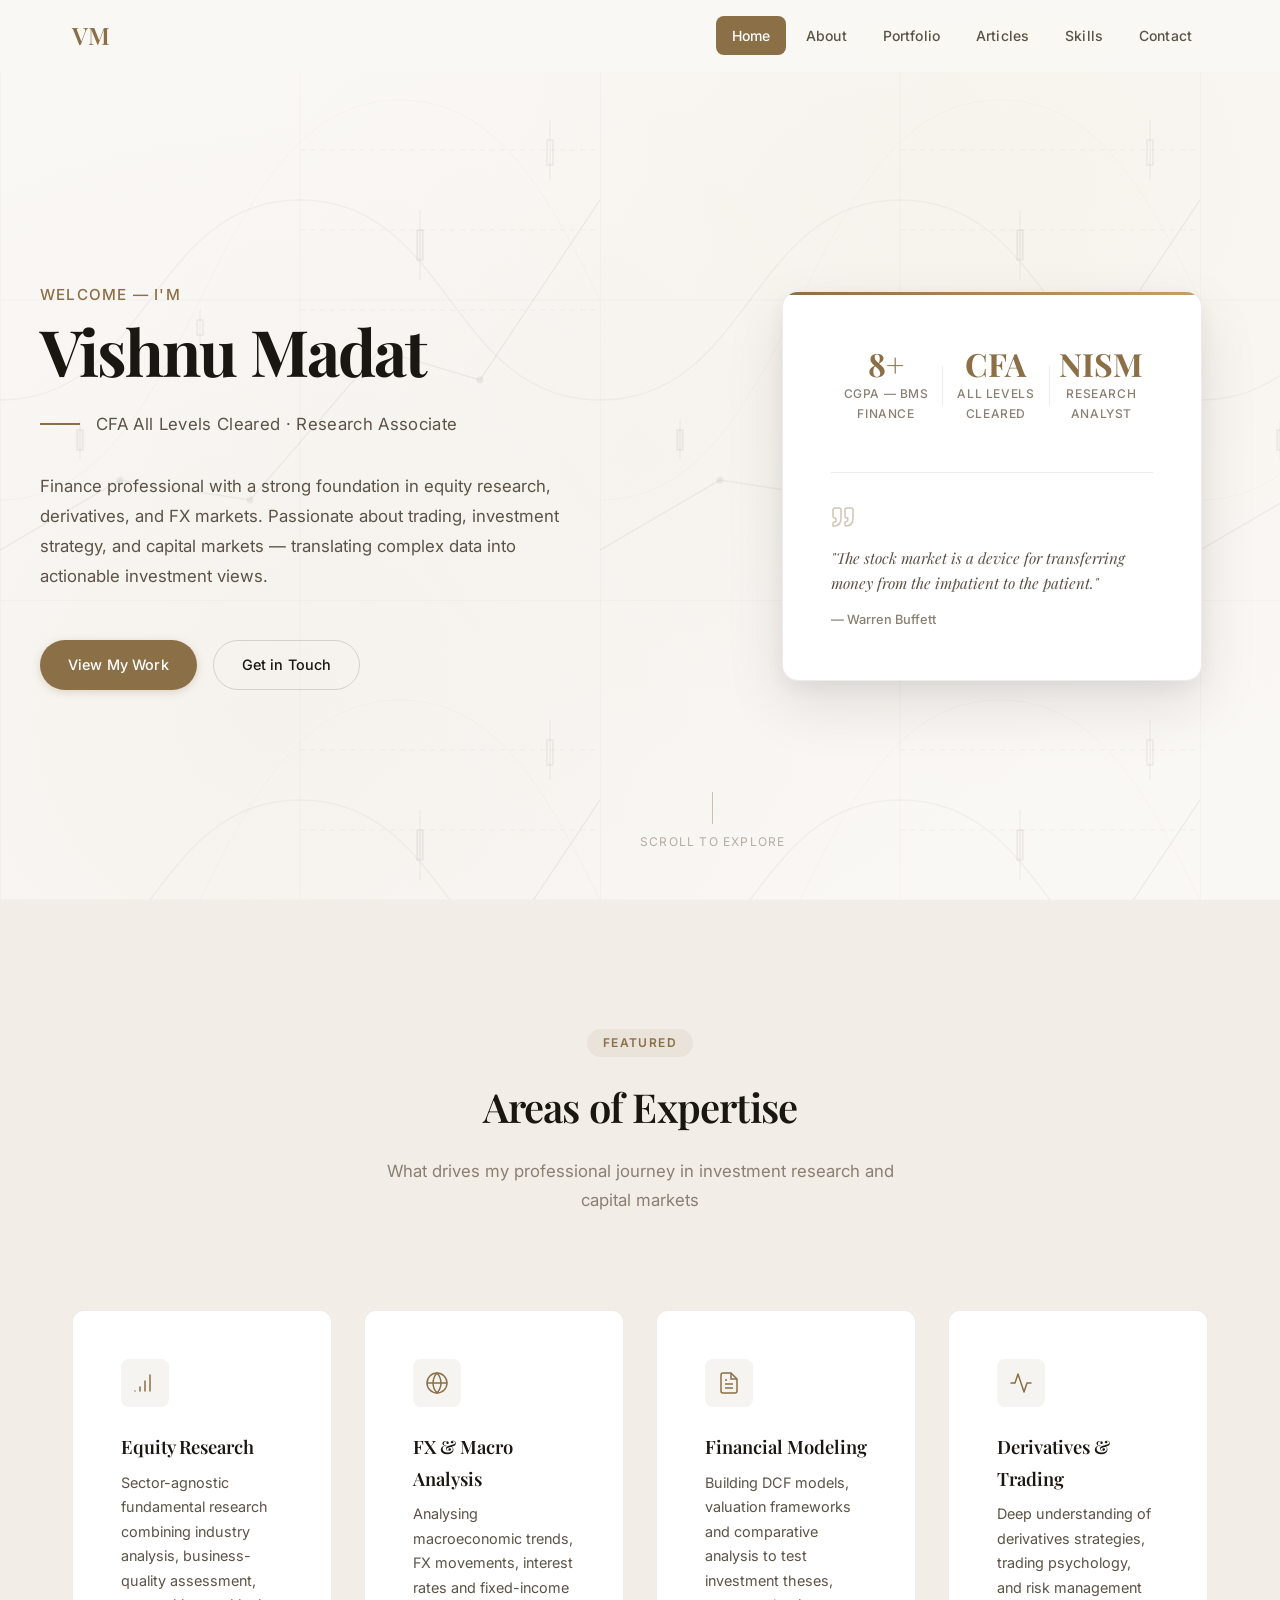
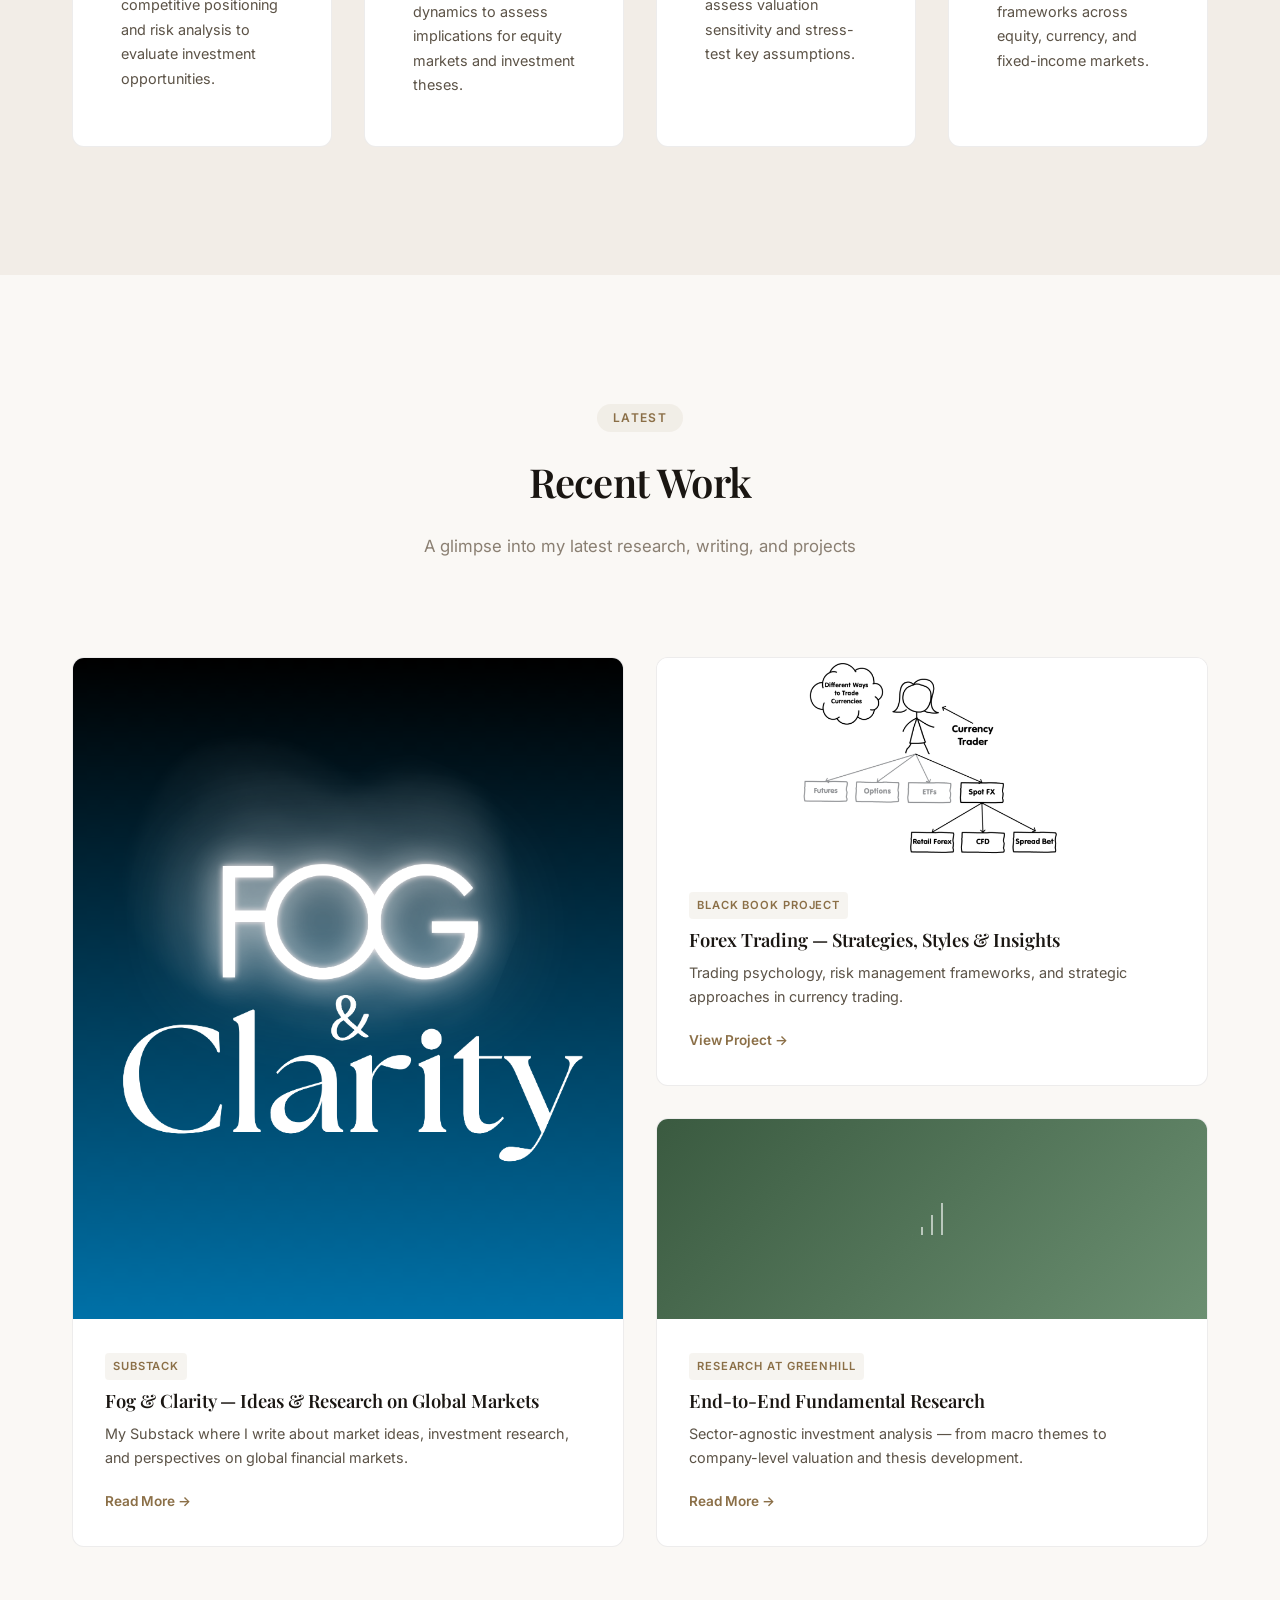
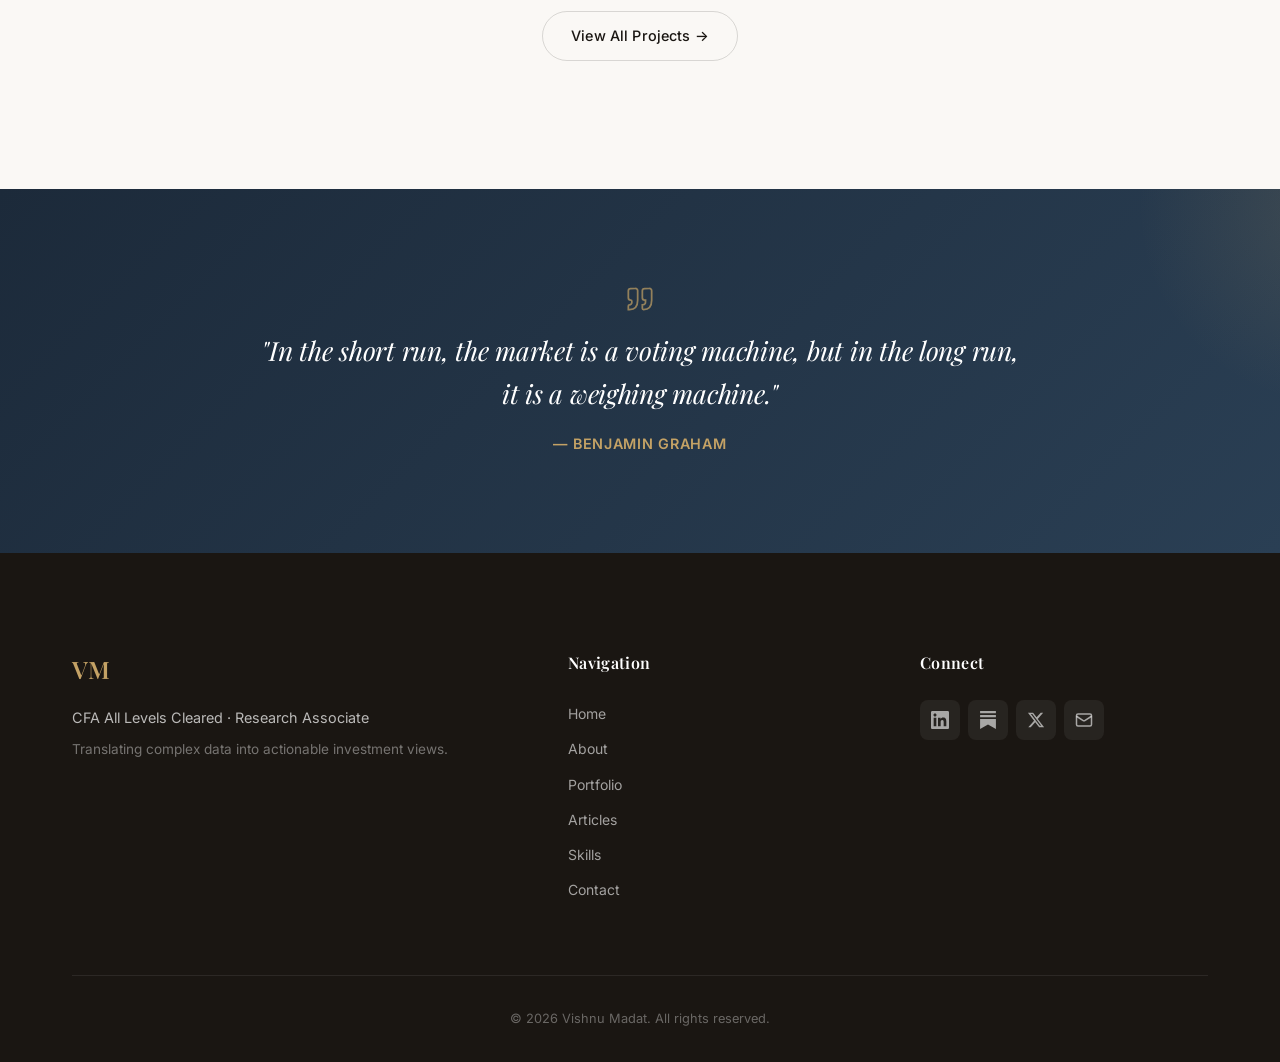
==== commit a746164e: "Add password protection for model portfolio with Telegram alerts" ====
--- a/index.html
+++ b/index.html
@@ -15,7 +15,7 @@
   <link
     href="https://fonts.googleapis.com/css2?family=Playfair+Display:ital,wght@0,400;0,500;0,600;0,700;1,400;1,500&family=Inter:wght@300;400;500;600;700&family=JetBrains+Mono:wght@400;500&display=swap"
     rel="stylesheet" />
-  <link rel="stylesheet" href="styles.css?v=639267403871794292" />
+  <link rel="stylesheet" href="styles.css?v=20261023_v4" />
 </head>
 
 <body>
--- a/styles.css
+++ b/styles.css
@@ -2001,6 +2001,67 @@
   color: var(--color-accent-hover) !important;
 }
 
+
+/* Password Field */
+.disclaimer-password-wrap {
+  margin-bottom: var(--space-lg);
+  text-align: left;
+}
+
+.disclaimer-password-label {
+  display: block;
+  font-size: 0.85rem;
+  font-weight: 600;
+  color: var(--color-text-primary);
+  margin-bottom: var(--space-xs);
+  letter-spacing: 0.01em;
+}
+
+.disclaimer-input-container {
+  position: relative;
+  display: flex;
+  align-items: center;
+}
+
+.disclaimer-password-input {
+  width: 100%;
+  padding: 0.85rem 3rem 0.85rem 1rem;
+  font-family: var(--font-body);
+  font-size: 0.95rem;
+  background: var(--color-bg);
+  border: 1.5px solid var(--color-border);
+  border-radius: var(--radius-md);
+  color: var(--color-text-primary);
+  transition: border-color var(--duration-fast) var(--ease-out), box-shadow var(--duration-fast) var(--ease-out);
+}
+
+.disclaimer-password-input:focus {
+  outline: none;
+  border-color: var(--color-accent);
+  box-shadow: 0 0 0 3px var(--color-accent-glow);
+}
+
+.disclaimer-toggle-pw {
+  position: absolute;
+  right: 8px;
+  top: 50%;
+  transform: translateY(-50%);
+  background: none;
+  border: none;
+  color: var(--color-text-muted);
+  cursor: pointer;
+  padding: 6px;
+  display: flex;
+  align-items: center;
+  justify-content: center;
+  border-radius: var(--radius-sm);
+  transition: color var(--duration-fast) var(--ease-out);
+}
+
+.disclaimer-toggle-pw:hover {
+  color: var(--color-accent);
+}
+
 /* Checkbox */
 .disclaimer-checkbox-wrap {
   margin-bottom: var(--space-lg);
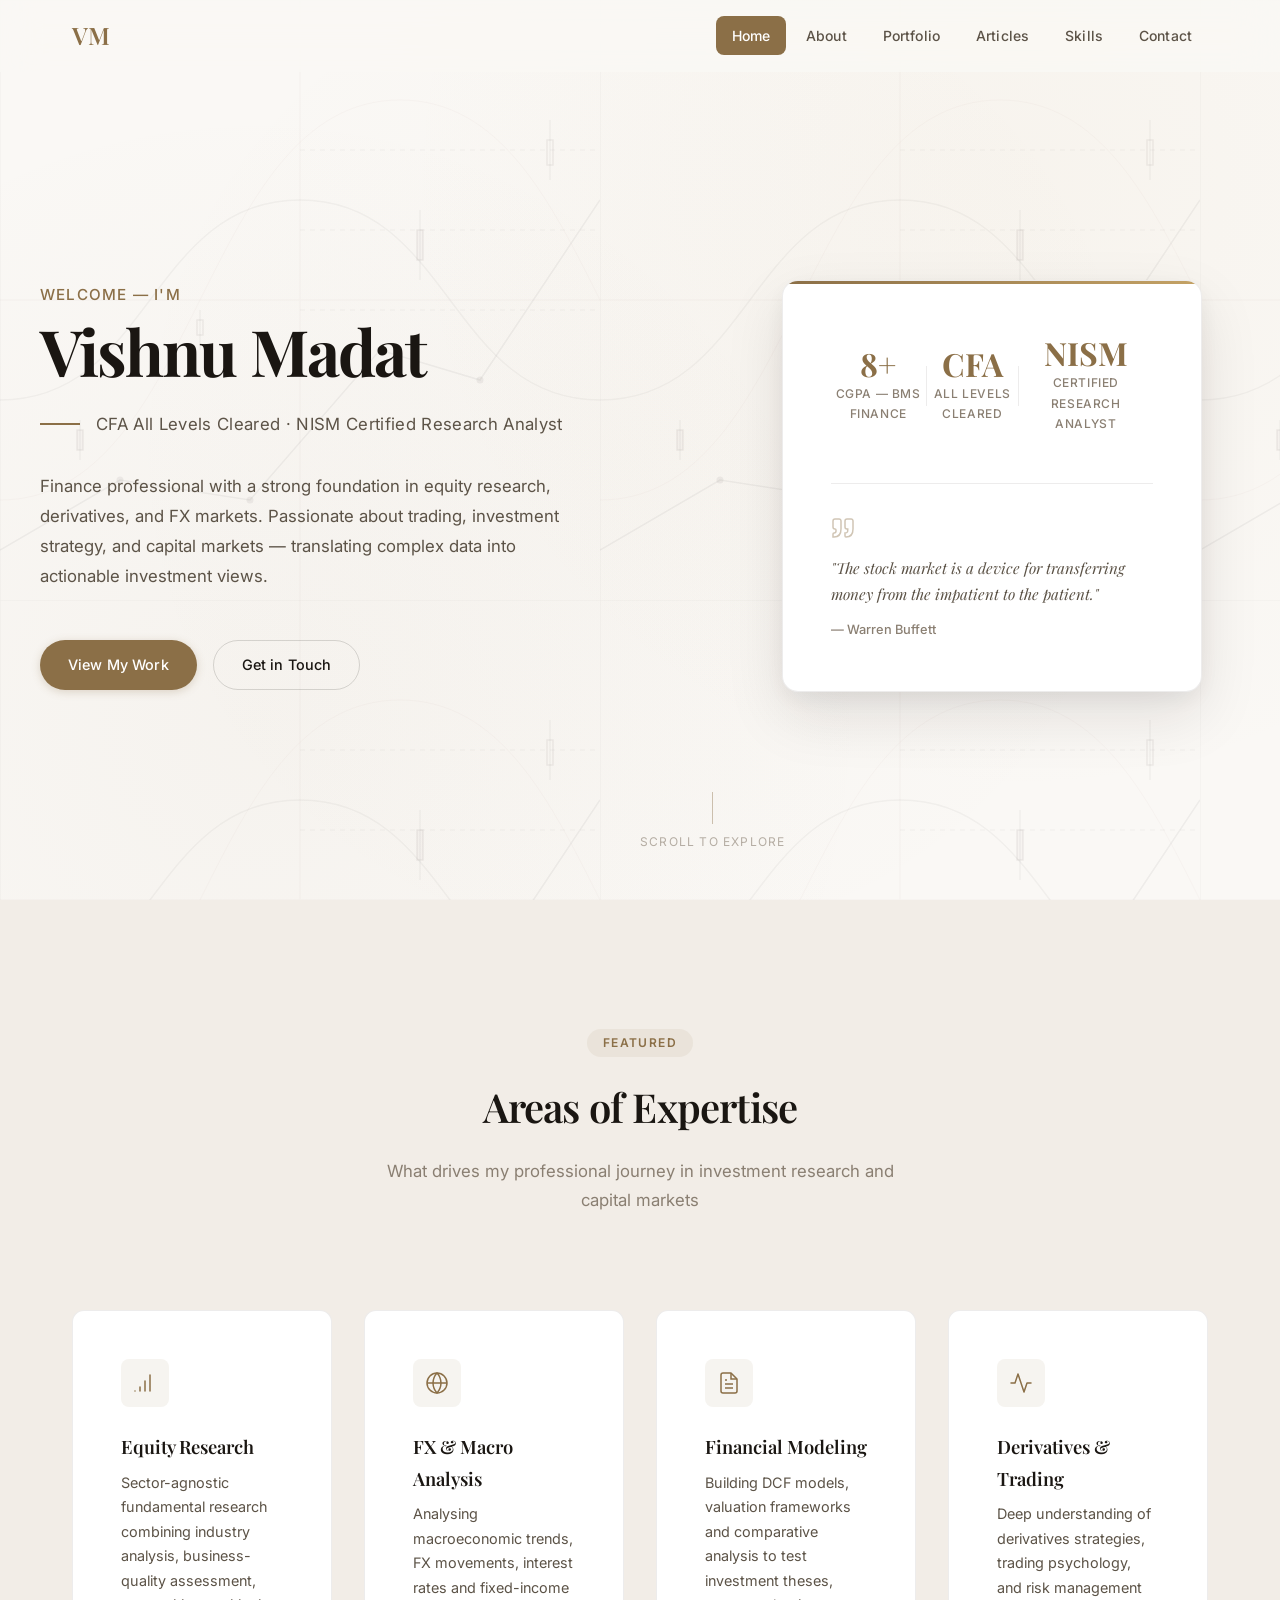
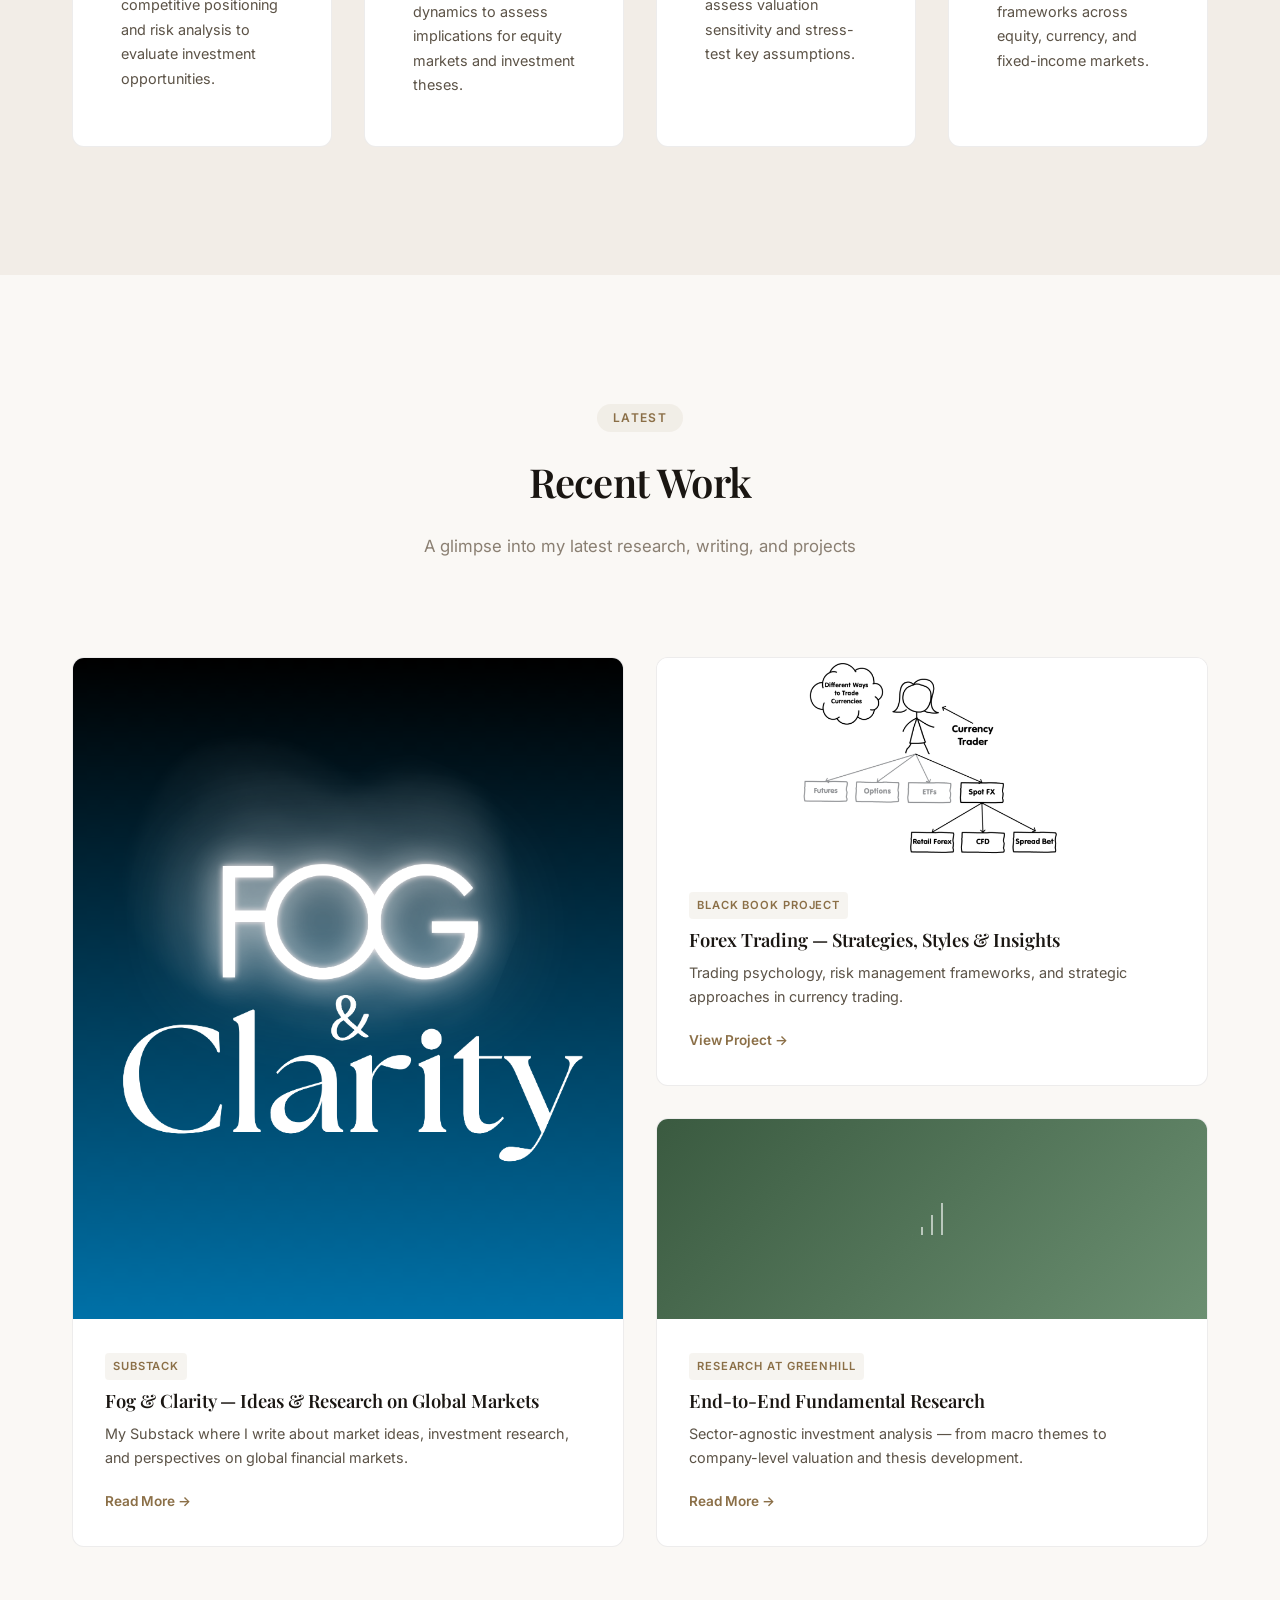
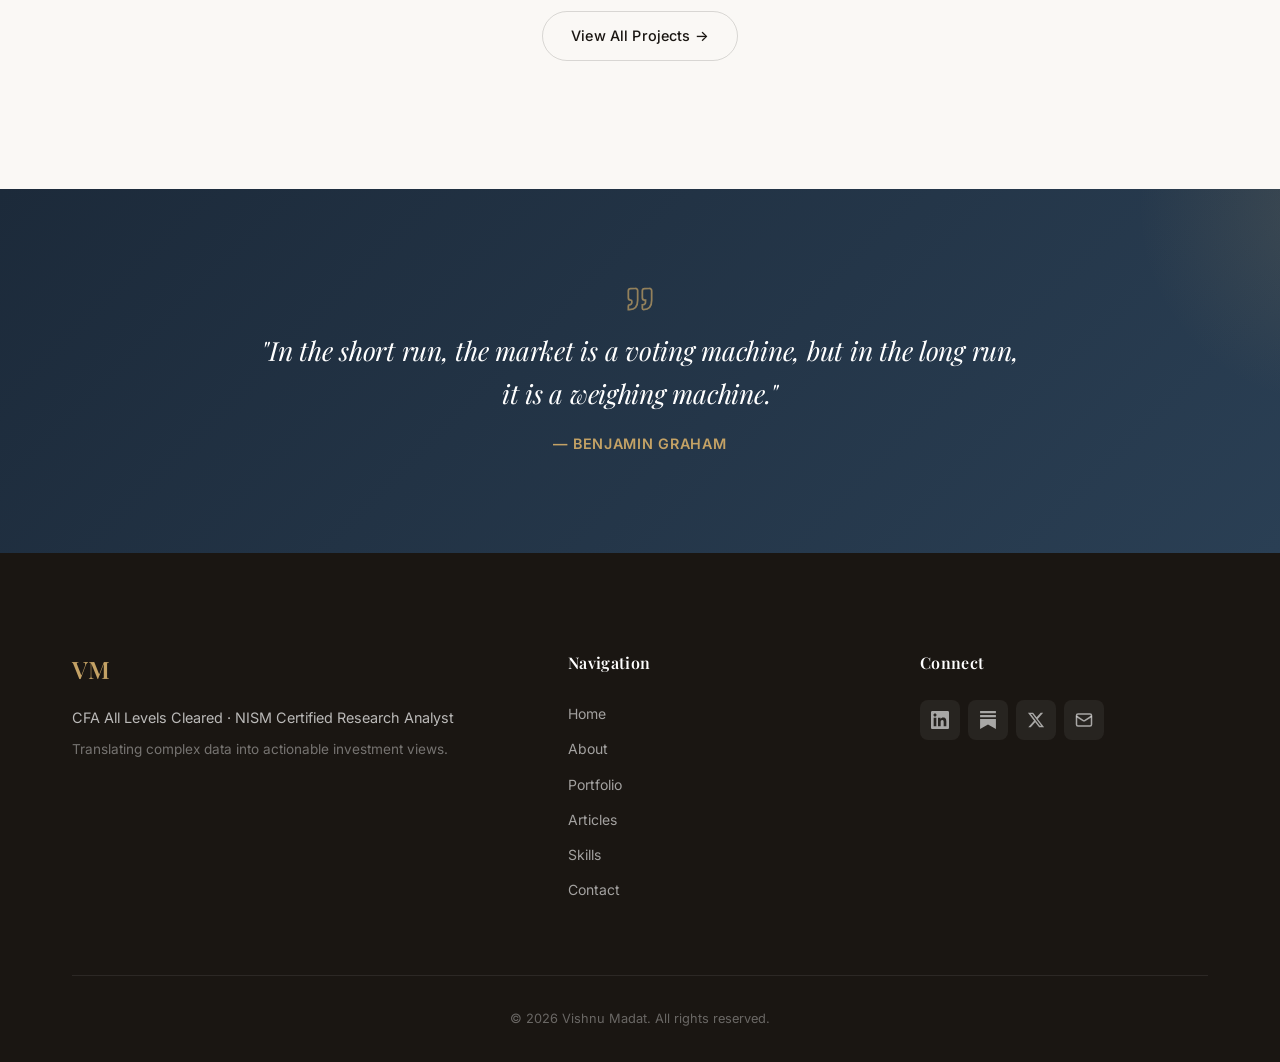
==== commit 504b5602: "Update credentials across website and refine portfolio macro analysis" ====
--- a/index.html
+++ b/index.html
@@ -15,7 +15,7 @@
   <link
     href="https://fonts.googleapis.com/css2?family=Playfair+Display:ital,wght@0,400;0,500;0,600;0,700;1,400;1,500&family=Inter:wght@300;400;500;600;700&family=JetBrains+Mono:wght@400;500&display=swap"
     rel="stylesheet" />
-  <link rel="stylesheet" href="styles.css?v=20261023_v4" />
+  <link rel="stylesheet" href="styles.css?v=20261023_v5" />
 </head>
 
 <body>
@@ -49,7 +49,7 @@
           <h1 class="hero-name animate-fade-up delay-1">Vishnu Madat</h1>
           <div class="hero-title-wrapper animate-fade-up delay-2">
             <span class="hero-divider"></span>
-            <p class="hero-title">CFA All Levels Cleared · Research Associate</p>
+            <p class="hero-title">CFA All Levels Cleared · NISM Certified Research Analyst</p>
           </div>
           <p class="hero-description animate-fade-up delay-3">
             Finance professional with a strong foundation in equity research, derivatives,
@@ -78,7 +78,7 @@
                 <div class="stat-divider"></div>
                 <div class="stat-item">
                   <span class="stat-number" id="stat-articles">NISM</span>
-                  <span class="stat-label">Research Analyst</span>
+                  <span class="stat-label">Certified Research Analyst</span>
                 </div>
               </div>
               <div class="card-quote">
@@ -242,7 +242,7 @@
       <div class="footer-grid">
         <div class="footer-brand">
           <span class="footer-logo">VM</span>
-          <p>CFA All Levels Cleared · Research Associate</p>
+          <p>CFA All Levels Cleared · NISM Certified Research Analyst</p>
           <p class="footer-tagline">Translating complex data into actionable investment views.</p>
         </div>
         <div class="footer-nav">
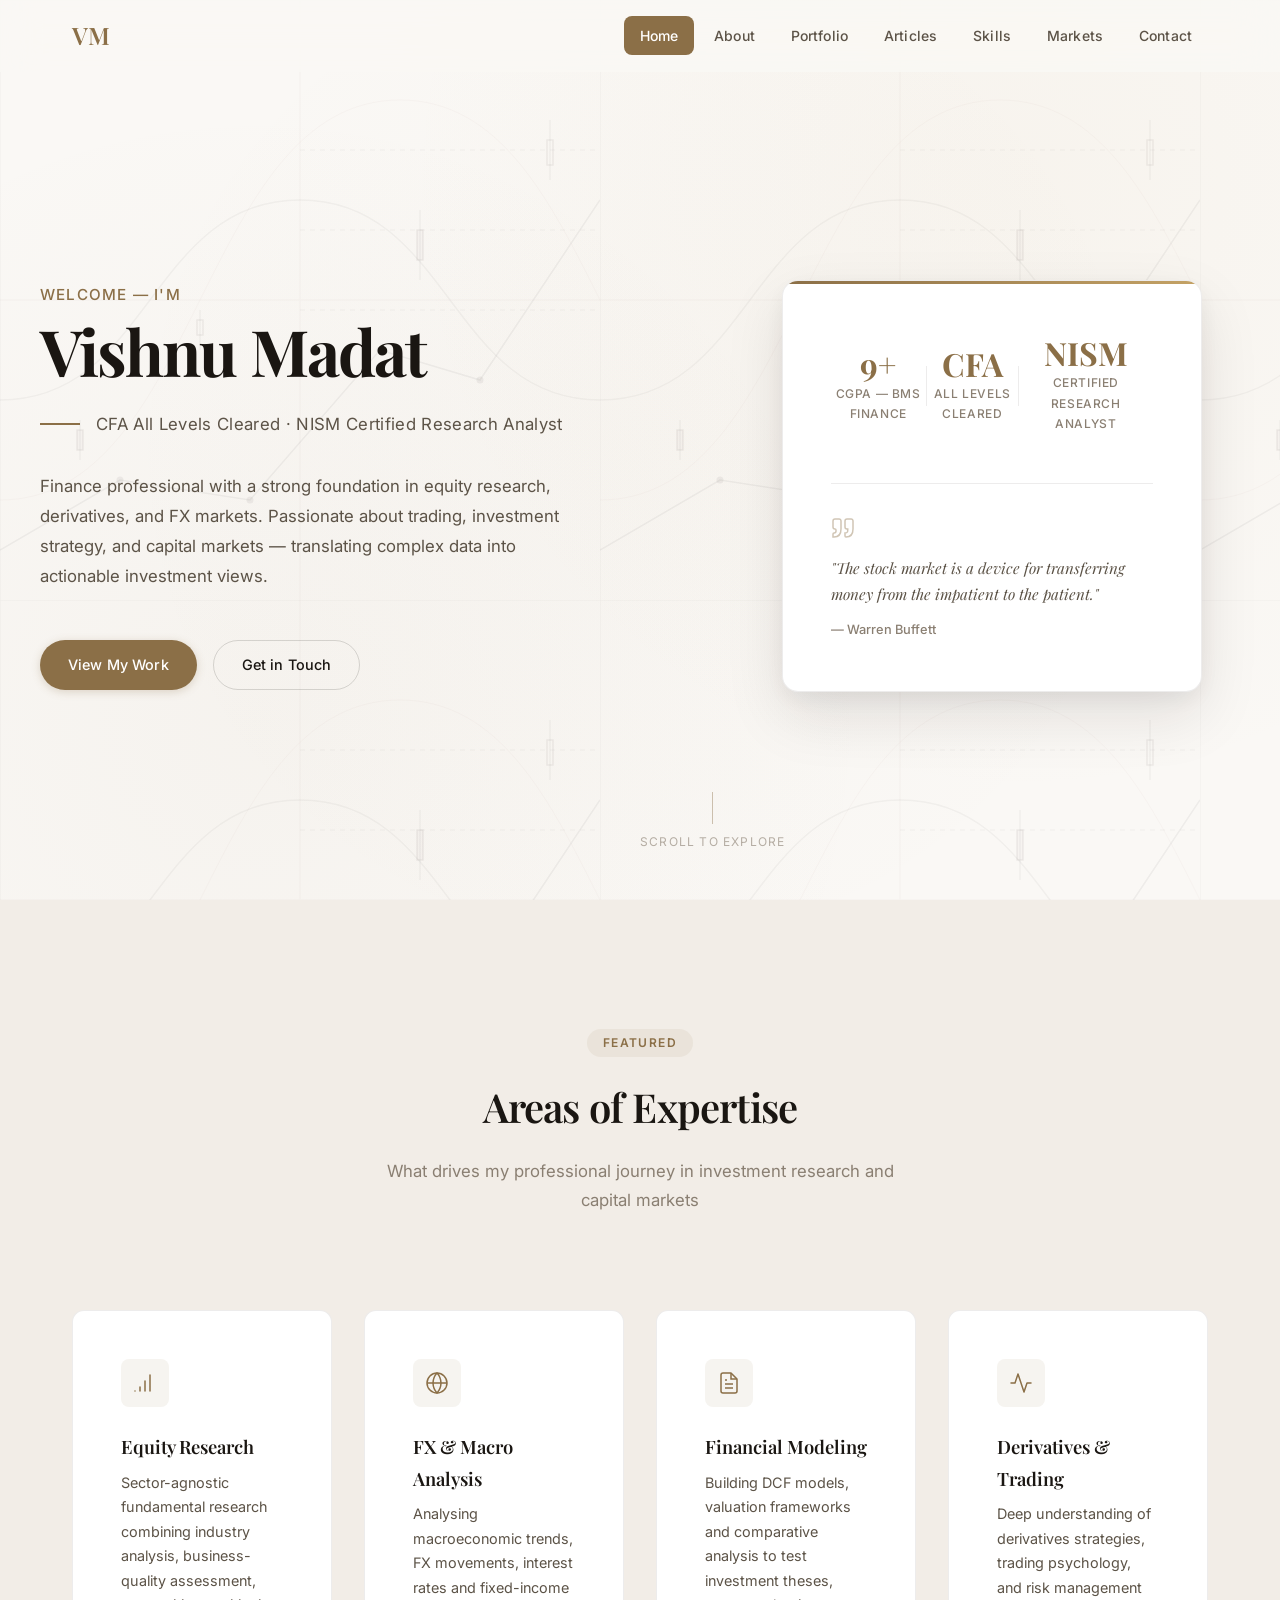
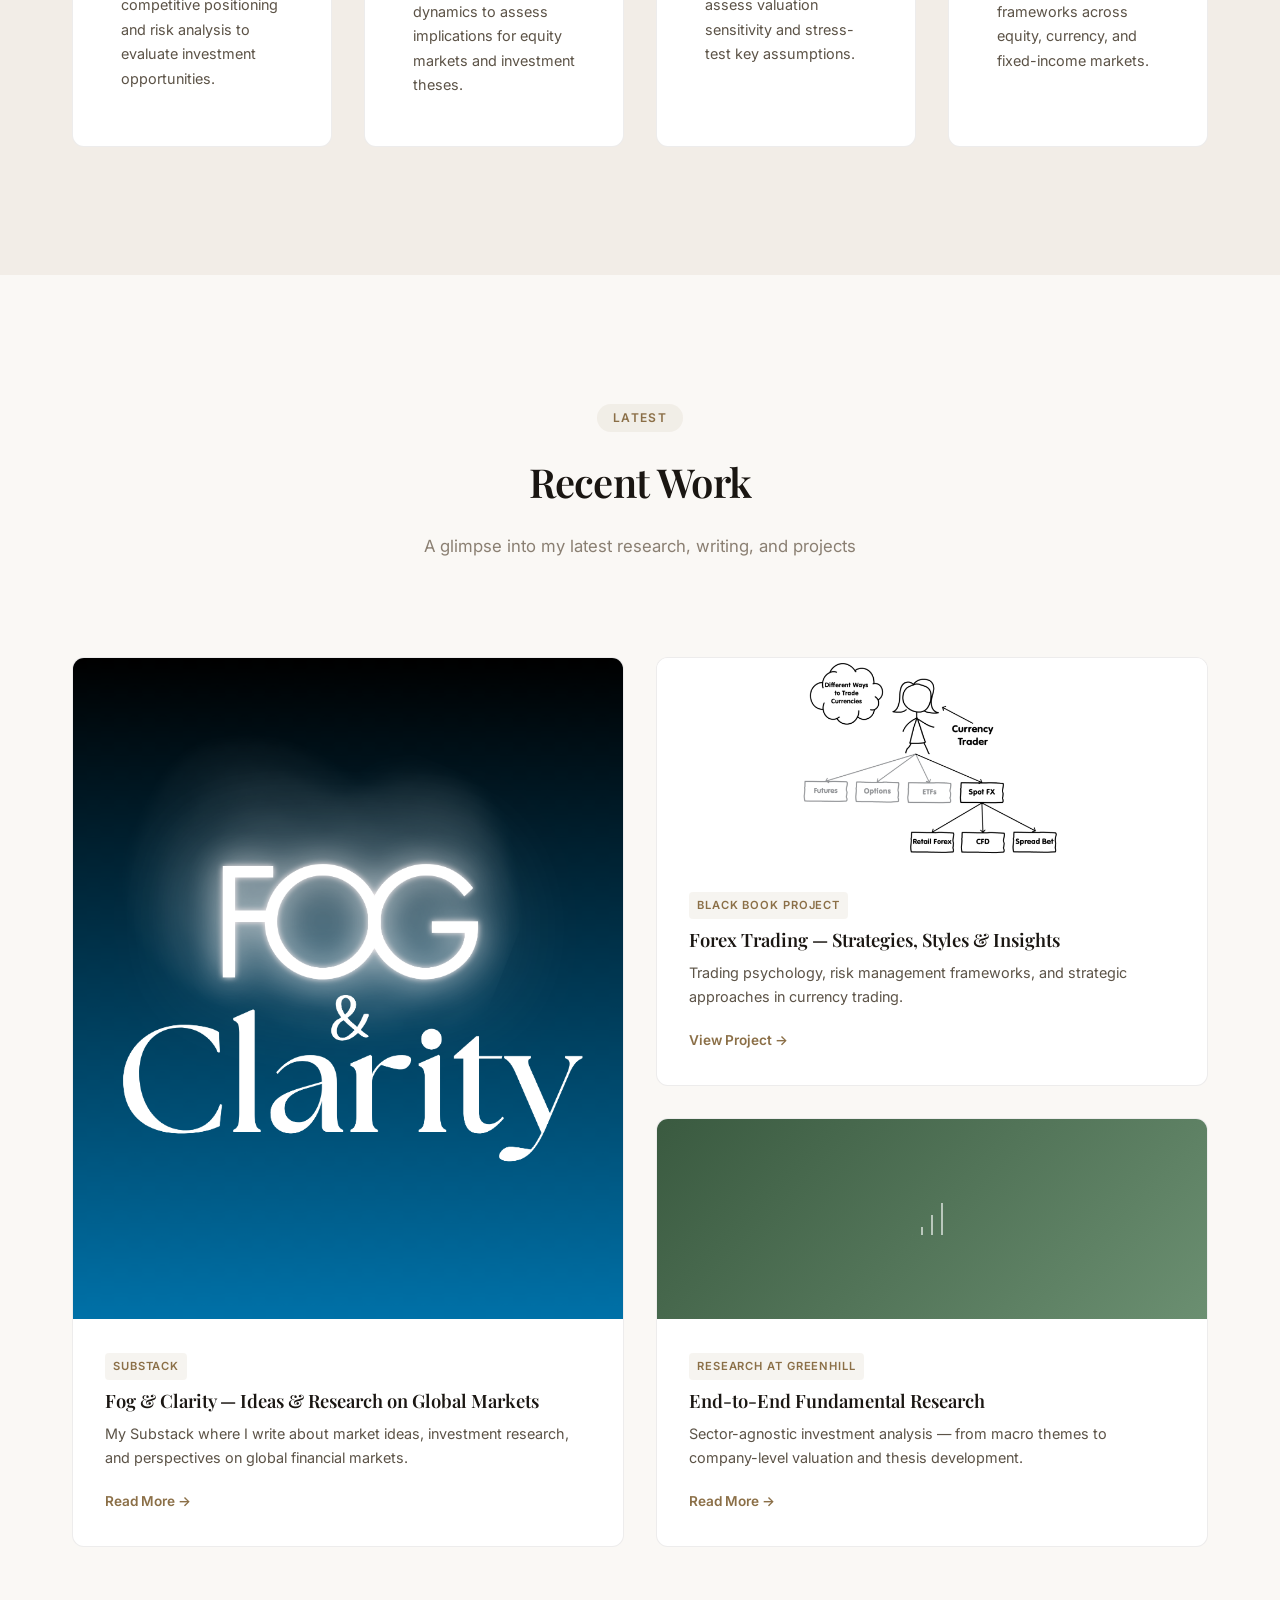
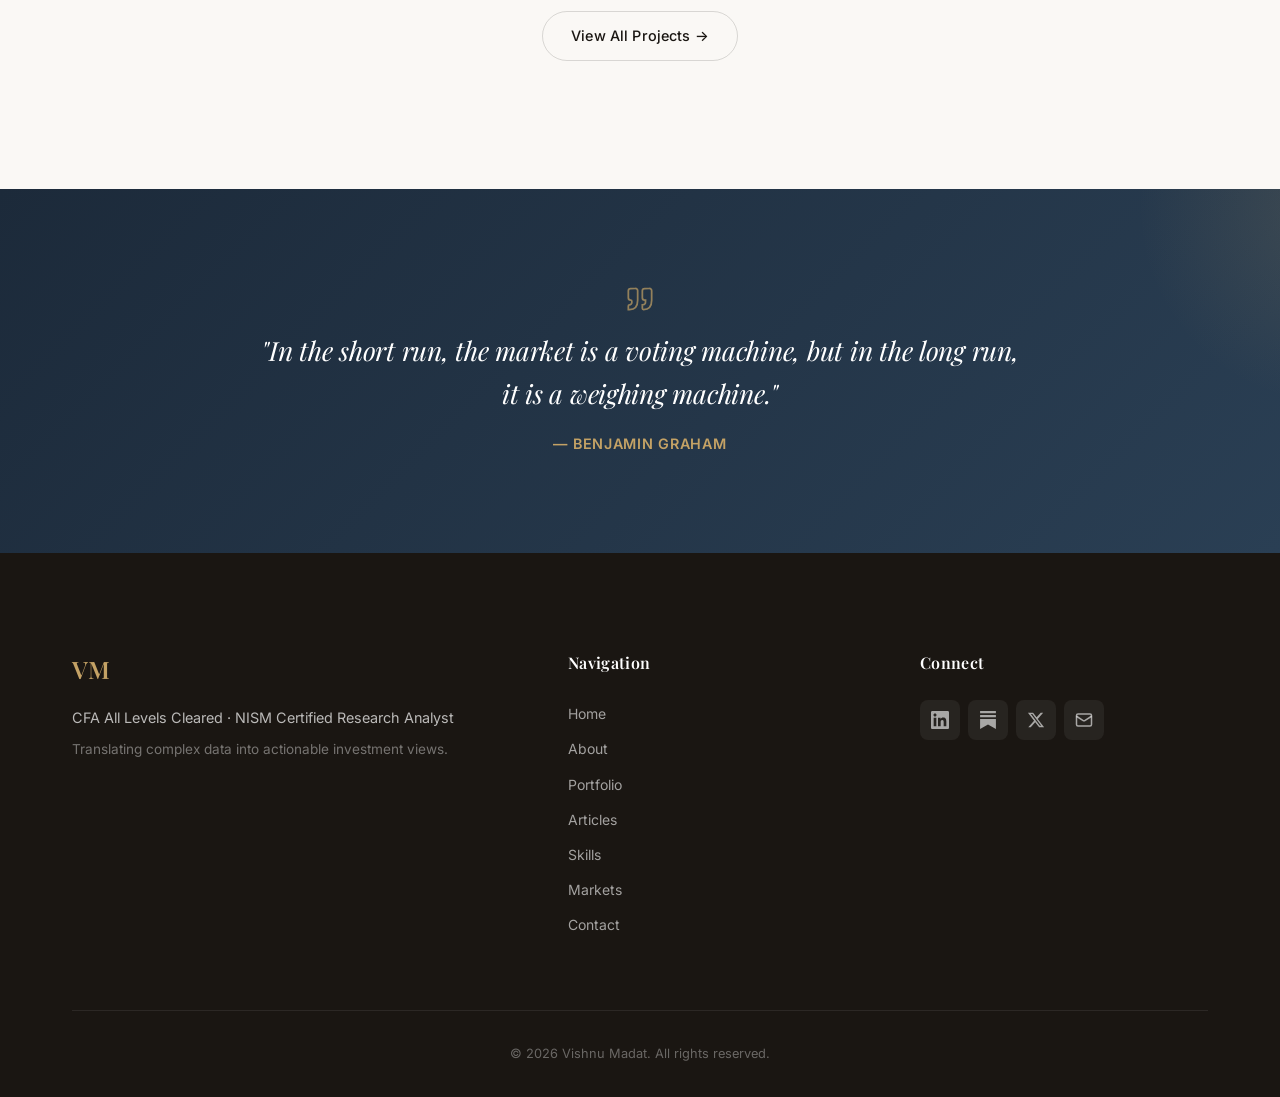
==== commit 5afb9664: "Phase A: Add Market Dashboard, US data pipeline, and GitHub Actions workflow" ====
--- a/index.html
+++ b/index.html
@@ -31,6 +31,7 @@
         <a href="portfolio.html" class="nav-link" data-page="portfolio">Portfolio</a>
         <a href="blog.html" class="nav-link" data-page="blog">Articles</a>
         <a href="skills.html" class="nav-link" data-page="skills">Skills</a>
+        <a href="market-dashboard.html" class="nav-link" data-page="markets">Markets</a>
         <a href="contact.html" class="nav-link" data-page="contact">Contact</a>
       </div>
       <button class="nav-toggle" id="nav-toggle" aria-label="Toggle navigation">
@@ -253,6 +254,7 @@
             <li><a href="portfolio.html">Portfolio</a></li>
             <li><a href="blog.html">Articles</a></li>
             <li><a href="skills.html">Skills</a></li>
+            <li><a href="market-dashboard.html">Markets</a></li>
             <li><a href="contact.html">Contact</a></li>
           </ul>
         </div>
